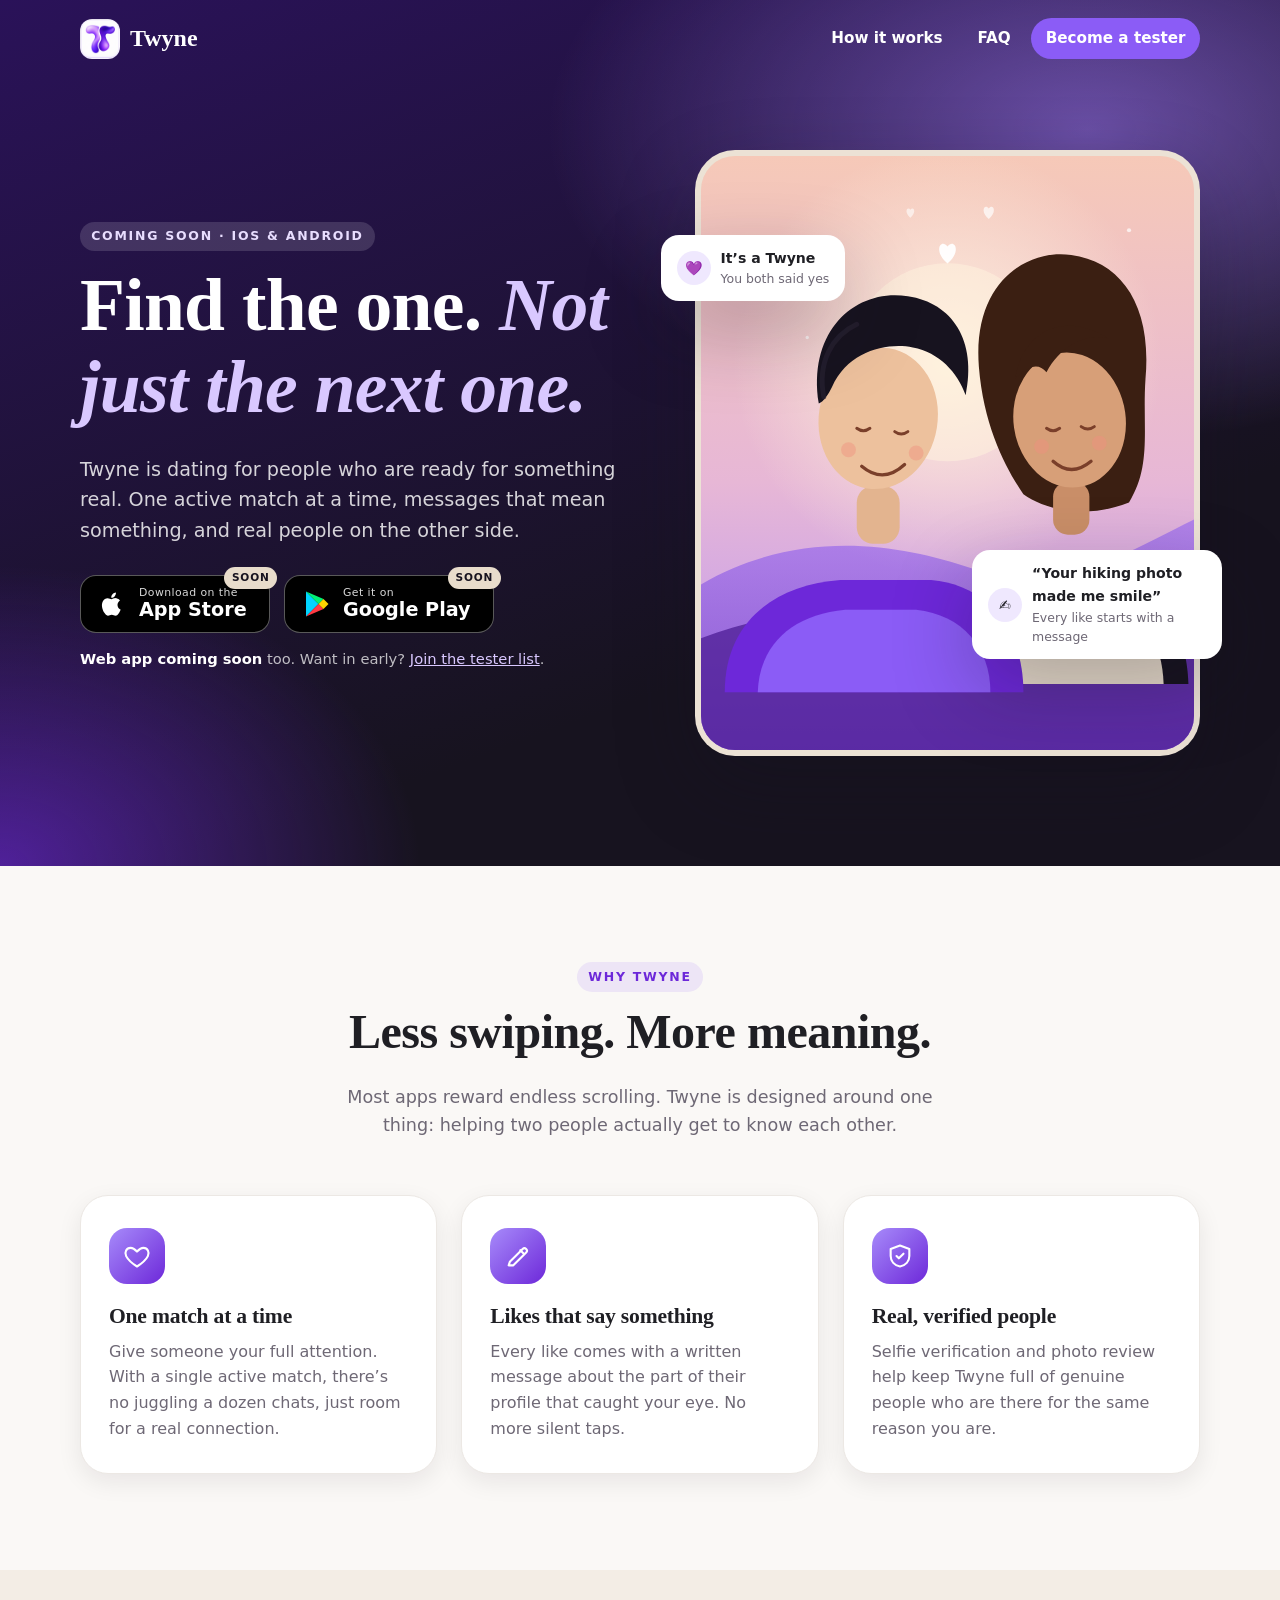
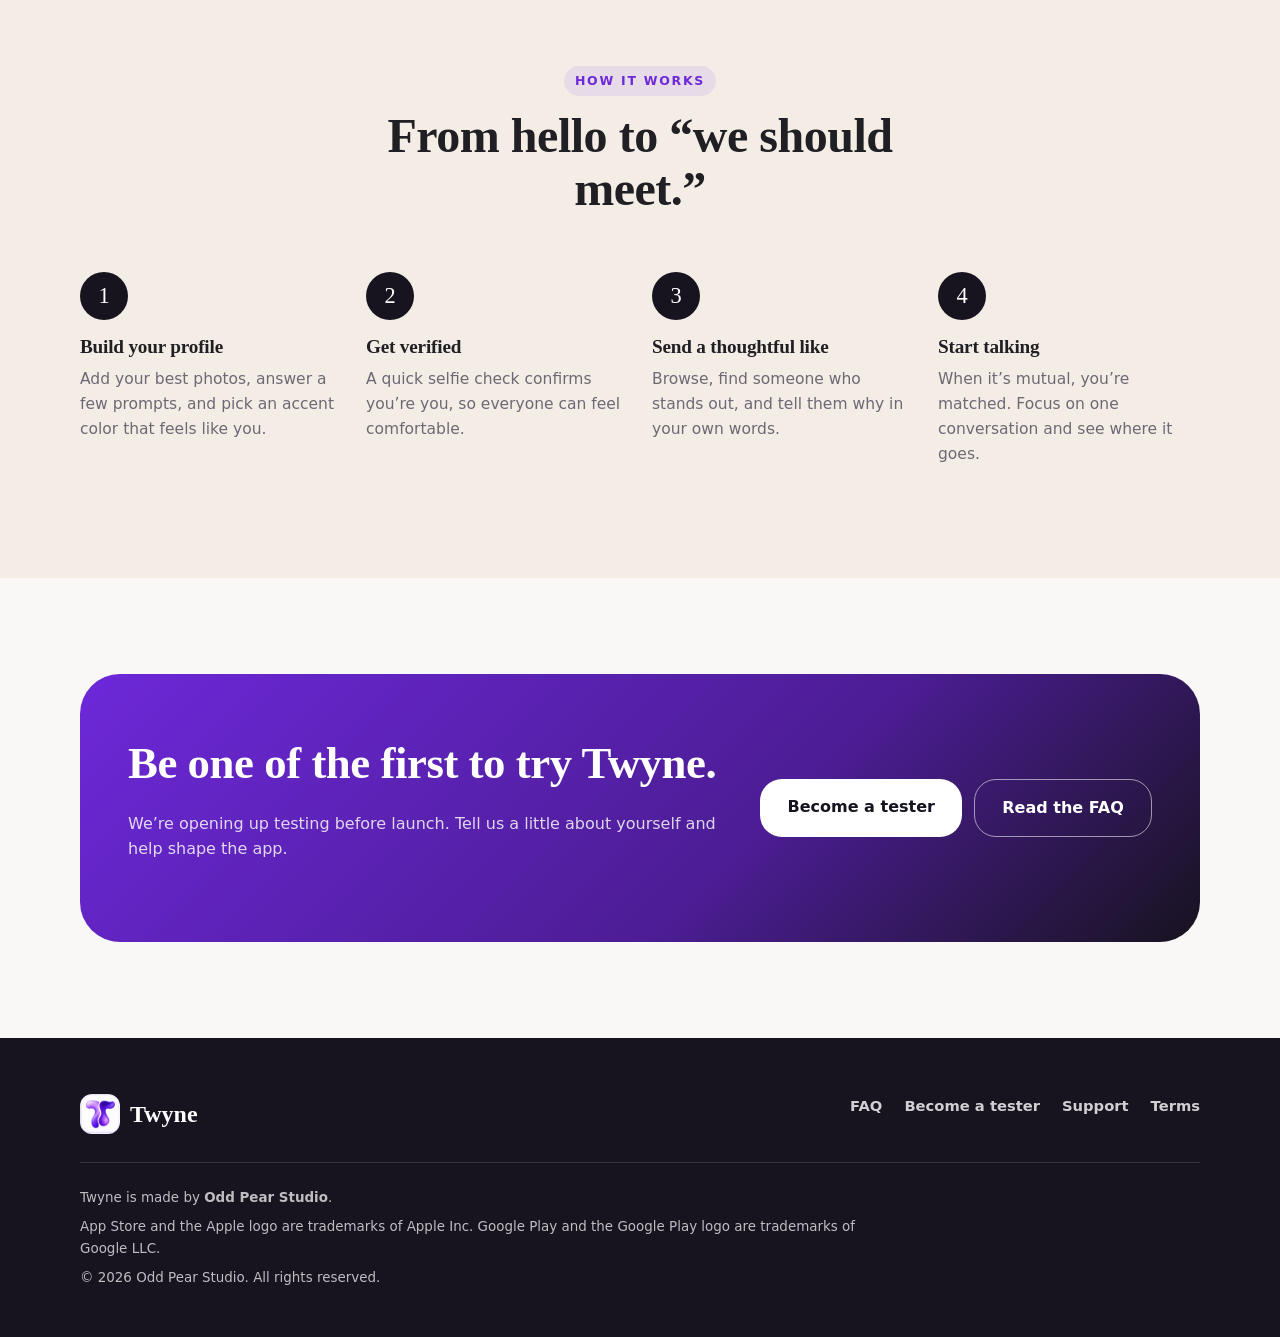
==== index.html @ 993b44e0 "Add support page (with web account-deletion request) and Terms of Service page ADO #266, #267. Foote" ====
<!doctype html>
<html lang="en">
<head>
  <meta charset="utf-8">
  <meta name="viewport" content="width=device-width, initial-scale=1">
  <title>Twyne — Dating for people who want something real</title>
  <meta name="description" content="Twyne is a dating app built for long-term relationships: one active match at a time, thoughtful messages, verified people. Coming soon to the App Store and Google Play.">
  <meta name="theme-color" content="#8B5CF6">
  <link rel="canonical" href="https://twyne-dating.com/">
  <link rel="icon" href="assets/icon-192.png">
  <link rel="apple-touch-icon" href="assets/icon-192.png">
  <meta property="og:type" content="website">
  <meta property="og:title" content="Twyne — Dating for people who want something real">
  <meta property="og:description" content="One match at a time. Thoughtful messages. Verified people. Coming soon to iOS and Android.">
  <meta property="og:url" content="https://twyne-dating.com/">
  <meta property="og:image" content="https://twyne-dating.com/assets/icon-512.png">
  <link rel="stylesheet" href="styles.css">
</head>
<body>

<header class="nav on-dark">
  <div class="wrap">
    <a class="brand" href="./"><img src="assets/icon-192.png" alt="" width="40" height="40">Twyne</a>
    <nav class="nav-links" aria-label="Main">
      <a href="#how">How it works</a>
      <a href="faq.html">FAQ</a>
      <a class="cta" href="testers.html">Become a tester</a>
    </nav>
  </div>
</header>

<main>
  <section class="hero">
    <div class="wrap">
      <div>
        <span class="eyebrow">Coming soon · iOS &amp; Android</span>
        <h1>Find the one. <em>Not just the next one.</em></h1>
        <p class="lead">Twyne is dating for people who are ready for something real. One active match at a time, messages that mean something, and real people on the other side.</p>

        <div class="stores">
          <!-- Replace href="#" with the live store URLs at launch, and remove aria-disabled / the .soon badge. -->
          <a class="store" href="#" aria-disabled="true" aria-label="Download on the App Store — coming soon">
            <svg viewBox="0 0 24 24" fill="#fff" aria-hidden="true"><path d="M16.4 12.6c0-2.3 1.9-3.4 2-3.5-1.1-1.6-2.8-1.8-3.4-1.8-1.4-.1-2.8.9-3.5.9s-1.8-.8-3-.8c-1.5 0-3 .9-3.8 2.3-1.6 2.8-.4 7 1.2 9.3.8 1.1 1.7 2.4 2.9 2.3 1.2 0 1.6-.7 3-.7s1.8.7 3 .7c1.2 0 2-1.1 2.8-2.2.9-1.3 1.2-2.5 1.3-2.6-.1 0-2.5-1-2.5-3.9zM14.2 5.7c.6-.8 1.1-1.8.9-2.9-.9 0-2 .6-2.7 1.4-.6.7-1.1 1.8-1 2.8 1 .1 2-.5 2.8-1.3z"/></svg>
            <span><small>Download on the</small><strong>App Store</strong></span>
            <span class="soon">Soon</span>
          </a>
          <a class="store" href="#" aria-disabled="true" aria-label="Get it on Google Play — coming soon">
            <svg viewBox="0 0 24 24" aria-hidden="true"><path fill="#00D4FF" d="M4 2 14 12 4 22Z"/><path fill="#00F076" d="M4 2 14 12 18 8Z"/><path fill="#FF3A44" d="M4 22 14 12 18 16Z"/><path fill="#FFD400" d="M18 8 22 12 18 16 14 12Z"/></svg>
            <span><small>Get it on</small><strong>Google Play</strong></span>
            <span class="soon">Soon</span>
          </a>
        </div>
        <p class="web-soon"><b>Web app coming soon</b> too. Want in early? <a href="testers.html" style="color:#D9C8FF">Join the tester list</a>.</p>
      </div>

      <div class="hero-art">
        <div class="photo-card">
          <!-- Swap for a real photo any time: save it as assets/couple.jpg and change the src below. -->
          <img src="assets/couple.svg" alt="A couple laughing together, heads leaning in" width="600" height="720">
        </div>
        <div class="chip c1">
          <span class="dot">💜</span>
          <span>It’s a Twyne<small>You both said yes</small></span>
        </div>
        <div class="chip c2">
          <span class="dot">✍️</span>
          <span>“Your hiking photo made me smile”<small>Every like starts with a message</small></span>
        </div>
      </div>
    </div>
  </section>

  <section id="why">
    <div class="wrap">
      <div class="section-head reveal">
        <span class="eyebrow">Why Twyne</span>
        <h2>Less swiping. More meaning.</h2>
        <p>Most apps reward endless scrolling. Twyne is designed around one thing: helping two people actually get to know each other.</p>
      </div>
      <div class="cards">
        <article class="card reveal">
          <div class="icon"><svg viewBox="0 0 24 24"><path d="M12 21s-7-4.4-9.3-8.9C1 8.6 3 5 6.5 5c2 0 3.5 1.1 5.5 3.2C14 6.1 15.5 5 17.5 5 21 5 23 8.6 21.3 12.1 19 16.6 12 21 12 21Z"/></svg></div>
          <h3>One match at a time</h3>
          <p>Give someone your full attention. With a single active match, there’s no juggling a dozen chats, just room for a real connection.</p>
        </article>
        <article class="card reveal">
          <div class="icon"><svg viewBox="0 0 24 24"><path d="M4 20h4L19 9a2.1 2.1 0 0 0-3-3L5 17l-1 3Z"/><path d="m14 7 3 3"/></svg></div>
          <h3>Likes that say something</h3>
          <p>Every like comes with a written message about the part of their profile that caught your eye. No more silent taps.</p>
        </article>
        <article class="card reveal">
          <div class="icon"><svg viewBox="0 0 24 24"><path d="M12 3 4 6v6c0 4.5 3.2 8 8 9 4.8-1 8-4.5 8-9V6l-8-3Z"/><path d="m9 12 2 2 4-4"/></svg></div>
          <h3>Real, verified people</h3>
          <p>Selfie verification and photo review help keep Twyne full of genuine people who are there for the same reason you are.</p>
        </article>
      </div>
    </div>
  </section>

  <section id="how" class="steps">
    <div class="wrap">
      <div class="section-head reveal">
        <span class="eyebrow">How it works</span>
        <h2>From hello to “we should meet.”</h2>
      </div>
      <div class="step-list">
        <div class="step reveal"><h3>Build your profile</h3><p>Add your best photos, answer a few prompts, and pick an accent color that feels like you.</p></div>
        <div class="step reveal"><h3>Get verified</h3><p>A quick selfie check confirms you’re you, so everyone can feel comfortable.</p></div>
        <div class="step reveal"><h3>Send a thoughtful like</h3><p>Browse, find someone who stands out, and tell them why in your own words.</p></div>
        <div class="step reveal"><h3>Start talking</h3><p>When it’s mutual, you’re matched. Focus on one conversation and see where it goes.</p></div>
      </div>
    </div>
  </section>

  <section>
    <div class="wrap">
      <div class="band reveal">
        <div>
          <h2>Be one of the first to try Twyne.</h2>
          <p>We’re opening up testing before launch. Tell us a little about yourself and help shape the app.</p>
        </div>
        <div class="actions">
          <a class="btn light" href="testers.html">Become a tester</a>
          <a class="btn ghost" href="faq.html">Read the FAQ</a>
        </div>
      </div>
    </div>
  </section>
</main>

<footer class="footer">
  <div class="wrap">
    <div class="top">
      <a class="brand" href="./"><img src="assets/icon-192.png" alt="" width="40" height="40">Twyne</a>
      <nav aria-label="Footer"><a href="faq.html">FAQ</a><a href="testers.html">Become a tester</a><a href="support">Support</a><a href="terms">Terms</a></nav>
    </div>
    <div class="fine">
      <p>Twyne is made by <strong>Odd Pear Studio</strong>.</p>
      <p>App Store and the Apple logo are trademarks of Apple Inc. Google Play and the Google Play logo are trademarks of Google LLC.</p>
      <p>&copy; <span id="yr">2026</span> Odd Pear Studio. All rights reserved.</p>
    </div>
  </div>
</footer>

<script src="script.js"></script>
<script>document.getElementById('yr').textContent = new Date().getFullYear();</script>
</body>
</html>
---- styles.css ----
/* Twyne marketing site — theme tokens mirror mobile-app/src/theme/tokens.ts */
:root {
  --bg: #FAF8F6;
  --surface: #FFFFFF;
  --sand: #E8DCCB;
  --sand-soft: #F3EDE5;
  --text: #1F1F24;
  --muted: #6E6875;
  --primary: #8B5CF6;
  --primary-press: #6D28D9;
  --border: #ECE8E4;
  --ink: #17131F;
  --success: #3FAF75;
  --radius-card: 28px;
  --radius-btn: 22px;
  --shadow: 0 8px 24px rgba(23, 19, 31, 0.08);
  --shadow-lg: 0 30px 80px rgba(23, 19, 31, 0.28);
  --serif: "Iowan Old Style", "Palatino Linotype", Palatino, Georgia, "Times New Roman", serif;
  --sans: system-ui, -apple-system, "Segoe UI", Roboto, "Helvetica Neue", Arial, sans-serif;
}

* { box-sizing: border-box; }
html { scroll-behavior: smooth; -webkit-text-size-adjust: 100%; text-size-adjust: 100%; }
body {
  margin: 0;
  font-family: var(--sans);
  color: var(--text);
  background: var(--bg);
  line-height: 1.6;
  -webkit-font-smoothing: antialiased;
}
img, svg { max-width: 100%; display: block; }
a { color: var(--primary-press); }
h1, h2, h3 { font-family: var(--serif); line-height: 1.12; margin: 0 0 .5em; letter-spacing: -0.01em; }
p { margin: 0 0 1em; }

.wrap { width: min(1120px, 100% - 40px); margin-inline: auto; }
.eyebrow {
  display: inline-block; font-size: .78rem; font-weight: 700; letter-spacing: .14em; text-transform: uppercase;
  color: var(--primary-press); background: rgba(139, 92, 246, .12); padding: .4em .9em; border-radius: 999px; margin-bottom: 1em;
}

/* ---------- Nav ---------- */
.nav { position: absolute; inset: 0 0 auto 0; z-index: 10; padding: 18px 0; }
.nav .wrap { display: flex; align-items: center; justify-content: space-between; gap: 12px; flex-wrap: nowrap; }
.nav .brand { min-width: 0; flex: 0 1 auto; }
.nav-links { flex: none; }
.brand { display: flex; align-items: center; gap: 10px; text-decoration: none; color: inherit; font-family: var(--serif); font-size: 1.5rem; font-weight: 700; }
.brand img { width: 40px; height: 40px; border-radius: 12px; }
.nav-links { display: flex; align-items: center; gap: 6px; }
.nav-links a { white-space: nowrap; text-decoration: none; color: inherit; font-weight: 600; font-size: .95rem; padding: .55em .95em; border-radius: 999px; }
.nav-links a:hover { background: rgba(139, 92, 246, .14); }
.nav-links a.cta { background: var(--primary); color: #fff; }
.nav-links a.cta:hover { background: var(--primary-press); }
.nav.on-dark { color: #fff; }
.nav.on-dark .nav-links a:hover { background: rgba(255, 255, 255, .14); }
.nav.on-light { position: relative; background: var(--bg); border-bottom: 1px solid var(--border); }

/* ---------- Hero ---------- */
.hero {
  position: relative; overflow: hidden; color: #fff; padding: 150px 0 110px;
  background:
    radial-gradient(900px 520px at 85% 15%, rgba(167, 128, 255, .55), transparent 60%),
    radial-gradient(700px 500px at 0% 100%, rgba(109, 40, 217, .65), transparent 60%),
    linear-gradient(160deg, #2a1259 0%, #17131F 70%);
}
.hero .wrap { display: grid; grid-template-columns: 1.05fr .95fr; gap: 56px; align-items: center; }
.hero h1 { font-size: clamp(2.6rem, 6vw, 4.6rem); margin-bottom: .35em; }
.hero h1 em { font-style: italic; color: #D9C8FF; }
.hero .lead { font-size: 1.2rem; color: rgba(255, 255, 255, .82); max-width: 34em; }
.hero .eyebrow { background: rgba(255, 255, 255, .14); color: #E9DEFF; }

.stores { display: flex; flex-wrap: wrap; gap: 14px; margin: 28px 0 14px; }
.store {
  position: relative; display: inline-flex; align-items: center; gap: 12px; padding: 11px 22px 11px 16px; min-width: 190px;
  background: #000; color: #fff; text-decoration: none; border-radius: 16px; border: 1px solid rgba(255, 255, 255, .35);
  transition: transform .2s, box-shadow .2s;
}
.store:hover { transform: translateY(-2px); box-shadow: 0 10px 30px rgba(0, 0, 0, .35); }
.store svg { width: 30px; height: 30px; flex: none; }
.store small { display: block; font-size: .68rem; letter-spacing: .04em; opacity: .85; line-height: 1.1; }
.store strong { display: block; font-size: 1.2rem; line-height: 1.15; font-weight: 600; }
.store .soon {
  position: absolute; top: -9px; right: -8px; background: var(--sand); color: var(--ink); font-size: .66rem; font-weight: 800;
  letter-spacing: .08em; text-transform: uppercase; padding: .25em .7em; border-radius: 999px;
}
.web-soon { font-size: .92rem; color: rgba(255, 255, 255, .72); }
.web-soon b { color: #fff; }

.hero-art { position: relative; }
.photo-card {
  position: relative; border-radius: 40px; overflow: hidden; box-shadow: var(--shadow-lg); border: 6px solid rgba(255, 255, 255, .18);
  aspect-ratio: 5 / 6; background: var(--sand);
}
.photo-card img { width: 100%; height: 100%; object-fit: cover; }
.chip {
  position: absolute; background: var(--surface); color: var(--text); border-radius: 18px; padding: 12px 16px; font-size: .88rem;
  box-shadow: var(--shadow-lg); display: flex; align-items: center; gap: 10px; font-weight: 600; max-width: 250px;
}
.chip .dot { width: 34px; height: 34px; border-radius: 50%; display: grid; place-items: center; background: rgba(139, 92, 246, .14); flex: none; }
.chip small { display: block; font-weight: 400; color: var(--muted); font-size: .78rem; }
.chip.c1 { left: -34px; top: 14%; animation: float 6s ease-in-out infinite; }
.chip.c2 { right: -22px; bottom: 16%; animation: float 7s ease-in-out -2s infinite; }
@keyframes float { 50% { transform: translateY(-10px); } }

/* ---------- Sections ---------- */
section { padding: 96px 0; }
.center { text-align: center; }
.section-head { max-width: 40em; margin: 0 auto 56px; text-align: center; }
.section-head h2 { font-size: clamp(2rem, 4vw, 3rem); }
.section-head p { color: var(--muted); font-size: 1.1rem; }

.cards { display: grid; grid-template-columns: repeat(3, 1fr); gap: 24px; }
.card {
  background: var(--surface); border: 1px solid var(--border); border-radius: var(--radius-card); padding: 32px 28px; box-shadow: var(--shadow);
  transition: transform .25s, box-shadow .25s;
}
.card:hover { transform: translateY(-4px); box-shadow: 0 16px 40px rgba(139, 92, 246, .16); }
.card .icon { width: 56px; height: 56px; border-radius: 18px; display: grid; place-items: center; background: linear-gradient(135deg, #A78BFA, var(--primary-press)); margin-bottom: 20px; }
.card .icon svg { width: 28px; height: 28px; stroke: #fff; fill: none; stroke-width: 1.8; stroke-linecap: round; stroke-linejoin: round; }
.card h3 { font-size: 1.35rem; }
.card p { color: var(--muted); margin: 0; }

.steps { background: var(--sand-soft); }
.step-list { display: grid; grid-template-columns: repeat(4, 1fr); gap: 24px; counter-reset: s; }
.step { position: relative; padding-top: 64px; }
.step::before {
  counter-increment: s; content: counter(s); position: absolute; top: 0; left: 0; width: 48px; height: 48px; border-radius: 50%;
  background: var(--ink); color: #fff; display: grid; place-items: center; font-family: var(--serif); font-size: 1.4rem;
}
.step h3 { font-size: 1.2rem; }
.step p { color: var(--muted); font-size: .97rem; }

.band {
  background: linear-gradient(135deg, var(--primary-press), #4c1d95 60%, var(--ink)); color: #fff; border-radius: 40px; padding: 64px 48px;
  display: grid; grid-template-columns: 1.2fr .8fr; gap: 32px; align-items: center; position: relative; overflow: hidden;
}
.band h2 { font-size: clamp(1.8rem, 3.6vw, 2.8rem); }
.band p { color: rgba(255, 255, 255, .82); }
.band .actions { display: flex; flex-wrap: wrap; gap: 12px; justify-content: flex-end; }

.btn {
  display: inline-block; text-decoration: none; font-weight: 700; padding: .95em 1.7em; border-radius: var(--radius-btn);
  background: var(--primary); color: #fff; transition: background .2s, transform .2s; border: 0; cursor: pointer; font-size: 1rem;
}
.btn:hover { background: var(--primary-press); transform: translateY(-1px); }
.btn.light { background: #fff; color: var(--ink); }
.btn.light:hover { background: var(--sand); }
.btn.ghost { background: transparent; color: #fff; border: 1.5px solid rgba(255, 255, 255, .55); }
.btn.ghost:hover { background: rgba(255, 255, 255, .12); }

/* ---------- Page header (inner pages) ---------- */
.page-head { padding: 72px 0 40px; text-align: center; background: linear-gradient(180deg, var(--sand-soft), var(--bg)); }
.page-head h1 { font-size: clamp(2.2rem, 5vw, 3.6rem); }
.page-head p { color: var(--muted); font-size: 1.15rem; max-width: 36em; margin-inline: auto; }

/* ---------- FAQ ---------- */
.faq-wrap { max-width: 800px; margin-inline: auto; padding-bottom: 96px; }
.faq-group { margin: 48px 0 14px; font-size: 1.5rem; }
details {
  background: var(--surface); border: 1px solid var(--border); border-radius: 22px; margin-bottom: 12px; box-shadow: var(--shadow); overflow: hidden;
  transition: border-color .2s;
}
details[open] { border-color: var(--primary); }
summary {
  list-style: none; cursor: pointer; padding: 20px 24px; font-weight: 650; font-size: 1.05rem; display: flex; justify-content: space-between; align-items: center; gap: 16px;
}
summary::-webkit-details-marker { display: none; }
summary::after {
  content: ""; flex: none; width: 12px; height: 12px; border-right: 2.5px solid var(--primary); border-bottom: 2.5px solid var(--primary);
  transform: rotate(45deg); transition: transform .25s; margin-top: -4px;
}
details[open] summary::after { transform: rotate(-135deg); margin-top: 4px; }
summary:focus-visible, .btn:focus-visible, a:focus-visible { outline: 3px solid var(--primary); outline-offset: 2px; }
details .answer { padding: 0 24px 22px; color: var(--muted); }
details .answer p:last-child { margin-bottom: 0; }
.faq-tools { display: flex; justify-content: flex-end; margin-top: 8px; }
.linkbtn { background: none; border: 0; color: var(--primary-press); font-weight: 600; cursor: pointer; font-size: .95rem; }

/* ---------- Testers ---------- */
.tester-grid { display: grid; grid-template-columns: .8fr 1.2fr; gap: 40px; align-items: start; padding-bottom: 96px; }
.perks { list-style: none; margin: 0 0 24px; padding: 0; }
.perks li { display: flex; gap: 12px; padding: 10px 0; }
.perks li::before {
  content: "✓"; flex: none; width: 26px; height: 26px; border-radius: 50%; background: rgba(63, 175, 117, .16); color: var(--success);
  display: grid; place-items: center; font-weight: 800; font-size: .85rem; margin-top: 2px;
}
.form-card { background: var(--surface); border: 1px solid var(--border); border-radius: var(--radius-card); box-shadow: var(--shadow); padding: 12px; overflow: hidden; }
.form-card iframe { width: 100%; height: 1330px; border: 0; border-radius: 20px; display: block; }
.form-placeholder { padding: 64px 32px; text-align: center; color: var(--muted); }
.form-placeholder h3 { color: var(--text); }

/* ---------- Footer ---------- */
.footer { background: var(--ink); color: rgba(255, 255, 255, .72); padding: 56px 0 40px; font-size: .92rem; }
.footer .top { display: flex; flex-wrap: wrap; justify-content: space-between; gap: 24px; margin-bottom: 28px; }
.footer .brand { color: #fff; }
.footer nav a { color: rgba(255, 255, 255, .8); margin-left: 22px; text-decoration: none; font-weight: 600; }
.footer nav a:hover { color: #fff; }
.footer .fine { border-top: 1px solid rgba(255, 255, 255, .14); padding-top: 24px; font-size: .84rem; }
.footer .fine p { margin: 0 0 .6em; max-width: 60em; }
.footer .fine a { color: #D9C8FF; }

/* ---------- Reveal ---------- */
.reveal { opacity: 0; transform: translateY(24px); transition: opacity .7s, transform .7s; }
.reveal.in { opacity: 1; transform: none; }
@media (prefers-reduced-motion: reduce) {
  .reveal { opacity: 1; transform: none; transition: none; }
  .chip { animation: none !important; }
  html { scroll-behavior: auto; }
}

/* ---------- Responsive ---------- */
@media (max-width: 900px) {
  .hero { padding: 120px 0 80px; }
  .hero .wrap { grid-template-columns: 1fr; gap: 48px; }
  .hero-art { max-width: 440px; margin-inline: auto; }
  .chip.c1 { left: -8px; } .chip.c2 { right: -8px; }
  .cards { grid-template-columns: 1fr; }
  .step-list { grid-template-columns: 1fr 1fr; }
  .band { grid-template-columns: 1fr; padding: 44px 28px; }
  .band .actions { justify-content: flex-start; }
  .tester-grid { grid-template-columns: 1fr; }
  section { padding: 72px 0; }
}
@media (max-width: 560px) {
  .step-list { grid-template-columns: 1fr; }
  .nav-links a:not(.cta) { display: none; }
  .brand { font-size: 1.25rem; gap: 8px; }
  .brand img { width: 34px; height: 34px; border-radius: 10px; }
  .nav-links a.cta { font-size: .88rem; padding: .5em .9em; }
  .store { flex: 1 1 100%; }
  .footer nav a { margin: 0 18px 0 0; }
}

/* ---------- Support ---------- */
.support-wrap { max-width: 800px; margin-inline: auto; padding-bottom: 96px; }
.support-cards { display: grid; grid-template-columns: repeat(auto-fit, minmax(220px, 1fr)); gap: 16px; margin-top: 8px; }
.support-card { display: block; background: var(--surface); border: 1px solid var(--border); border-radius: var(--radius-card); box-shadow: var(--shadow); padding: 22px 24px; text-decoration: none; color: inherit; transition: border-color .2s, transform .2s; }
.support-card:hover { border-color: var(--primary); transform: translateY(-2px); }
.support-card h2 { font-size: 1.2rem; margin: 0 0 .4em; }
.support-card p { margin: 0; color: var(--muted); font-size: .96rem; }
.delete-box { background: var(--surface); border: 1px solid var(--border); border-radius: var(--radius-card); box-shadow: var(--shadow); padding: 28px; }
.delete-box h3 { margin-top: 0; }
.delete-box h3:not(:first-child) { margin-top: 1.8em; }
.delete-box p, .delete-box li { color: var(--muted); }
.support-form label { display: block; font-weight: 600; margin: 16px 0 6px; }
.support-form .opt { color: var(--muted); font-weight: 400; }
.support-form input, .support-form textarea { width: 100%; font: inherit; padding: .7em .9em; border: 1.5px solid var(--border); border-radius: 14px; background: var(--bg); color: var(--text); }
.support-form input:focus-visible, .support-form textarea:focus-visible { outline: 3px solid var(--primary); outline-offset: 1px; }
.support-form .btn { margin-top: 18px; border: 0; cursor: pointer; font: inherit; font-weight: 700; }
.form-msg { color: #B3261E; font-weight: 600; margin: 12px 0 0; }
.form-note { font-size: .88rem; margin-top: 14px; }
.support-legal { text-align: center; color: var(--muted); margin-top: 40px; }

/* ---------- Legal ---------- */
.legal { max-width: 800px; padding-bottom: 96px; }
.legal h2 { font-size: 1.4rem; margin: 2em 0 .5em; }
.legal li { margin-bottom: .45em; }
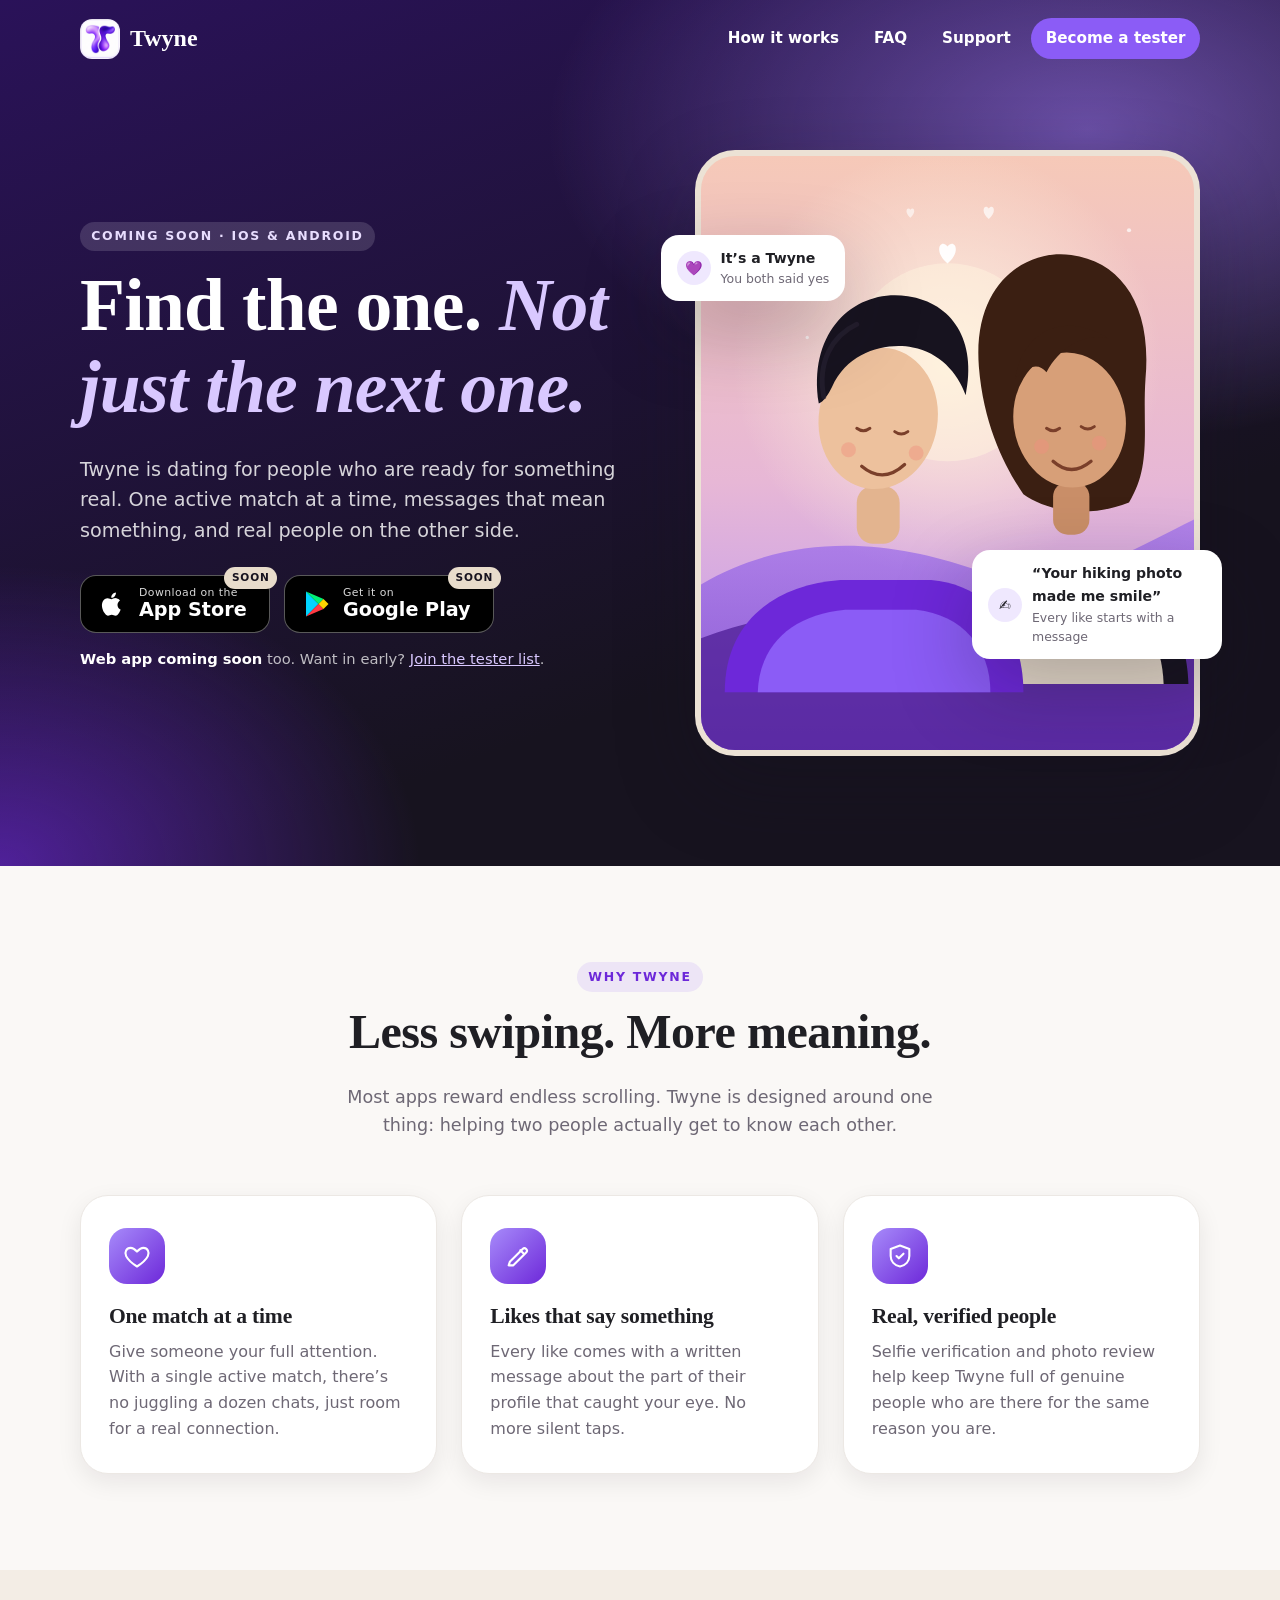
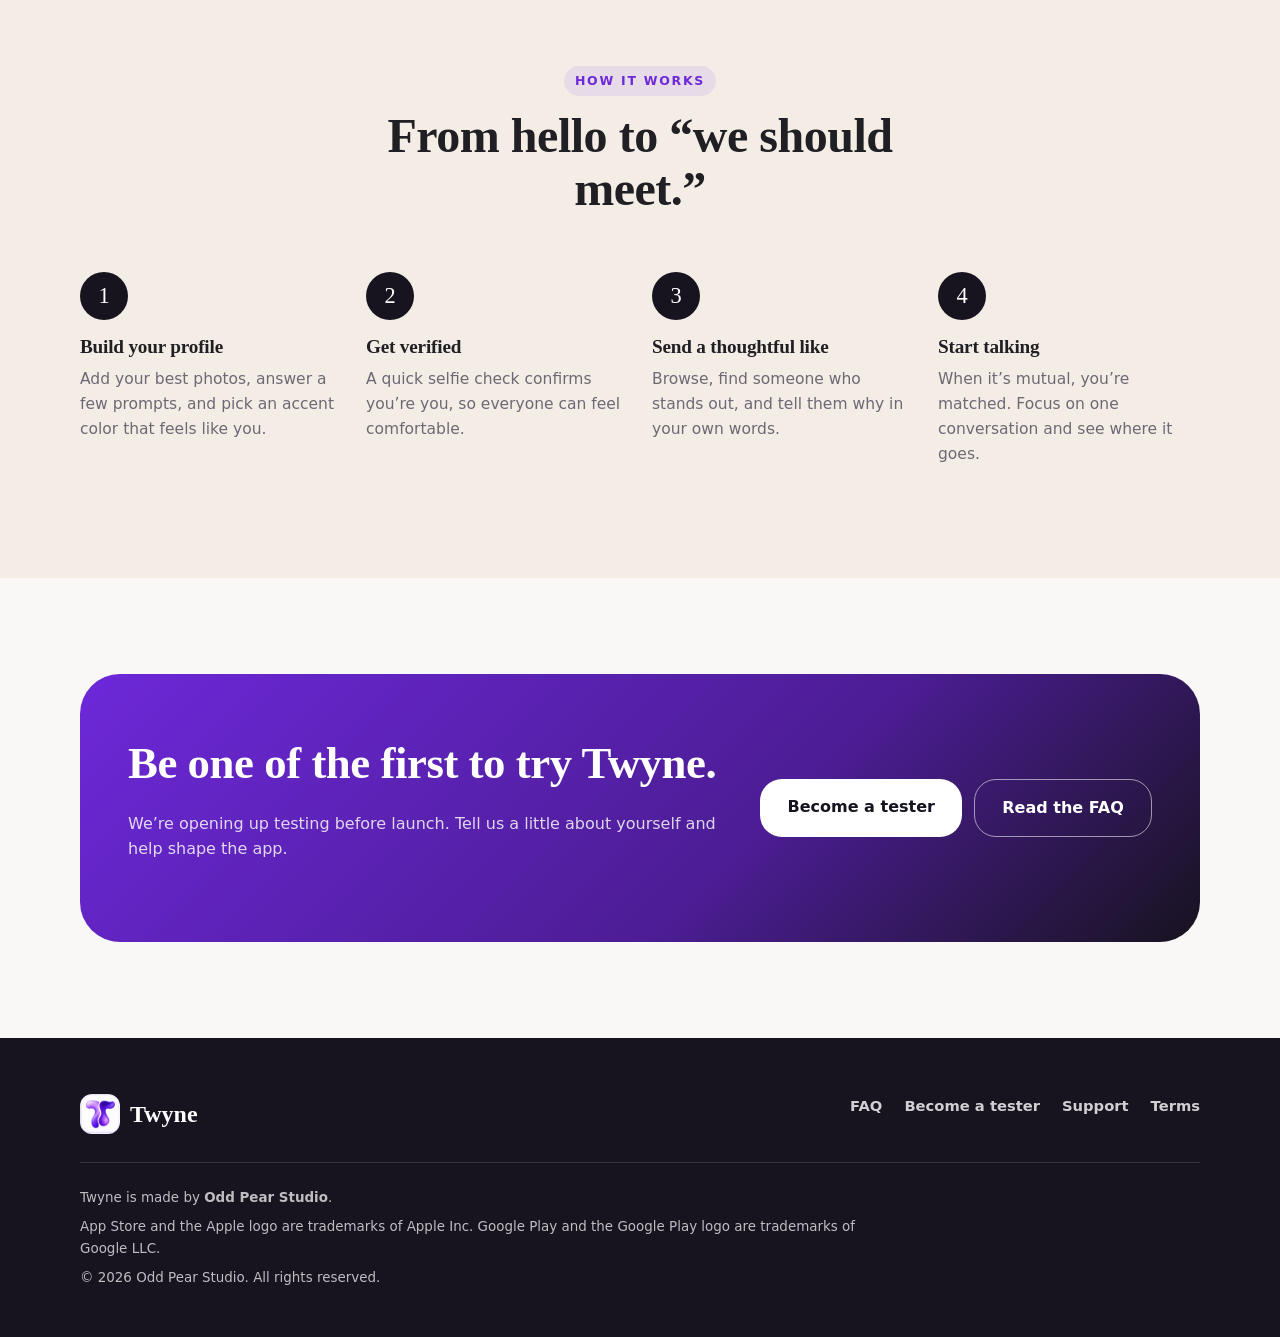
==== commit 8afdcbf2: "Align support/terms with in-app legal copy (#206): Settings path, retention, ban/suspension; add Sup" ====
--- a/index.html
+++ b/index.html
@@ -24,6 +24,7 @@
     <nav class="nav-links" aria-label="Main">
       <a href="#how">How it works</a>
       <a href="faq.html">FAQ</a>
+      <a href="support">Support</a>
       <a class="cta" href="testers.html">Become a tester</a>
     </nav>
   </div>
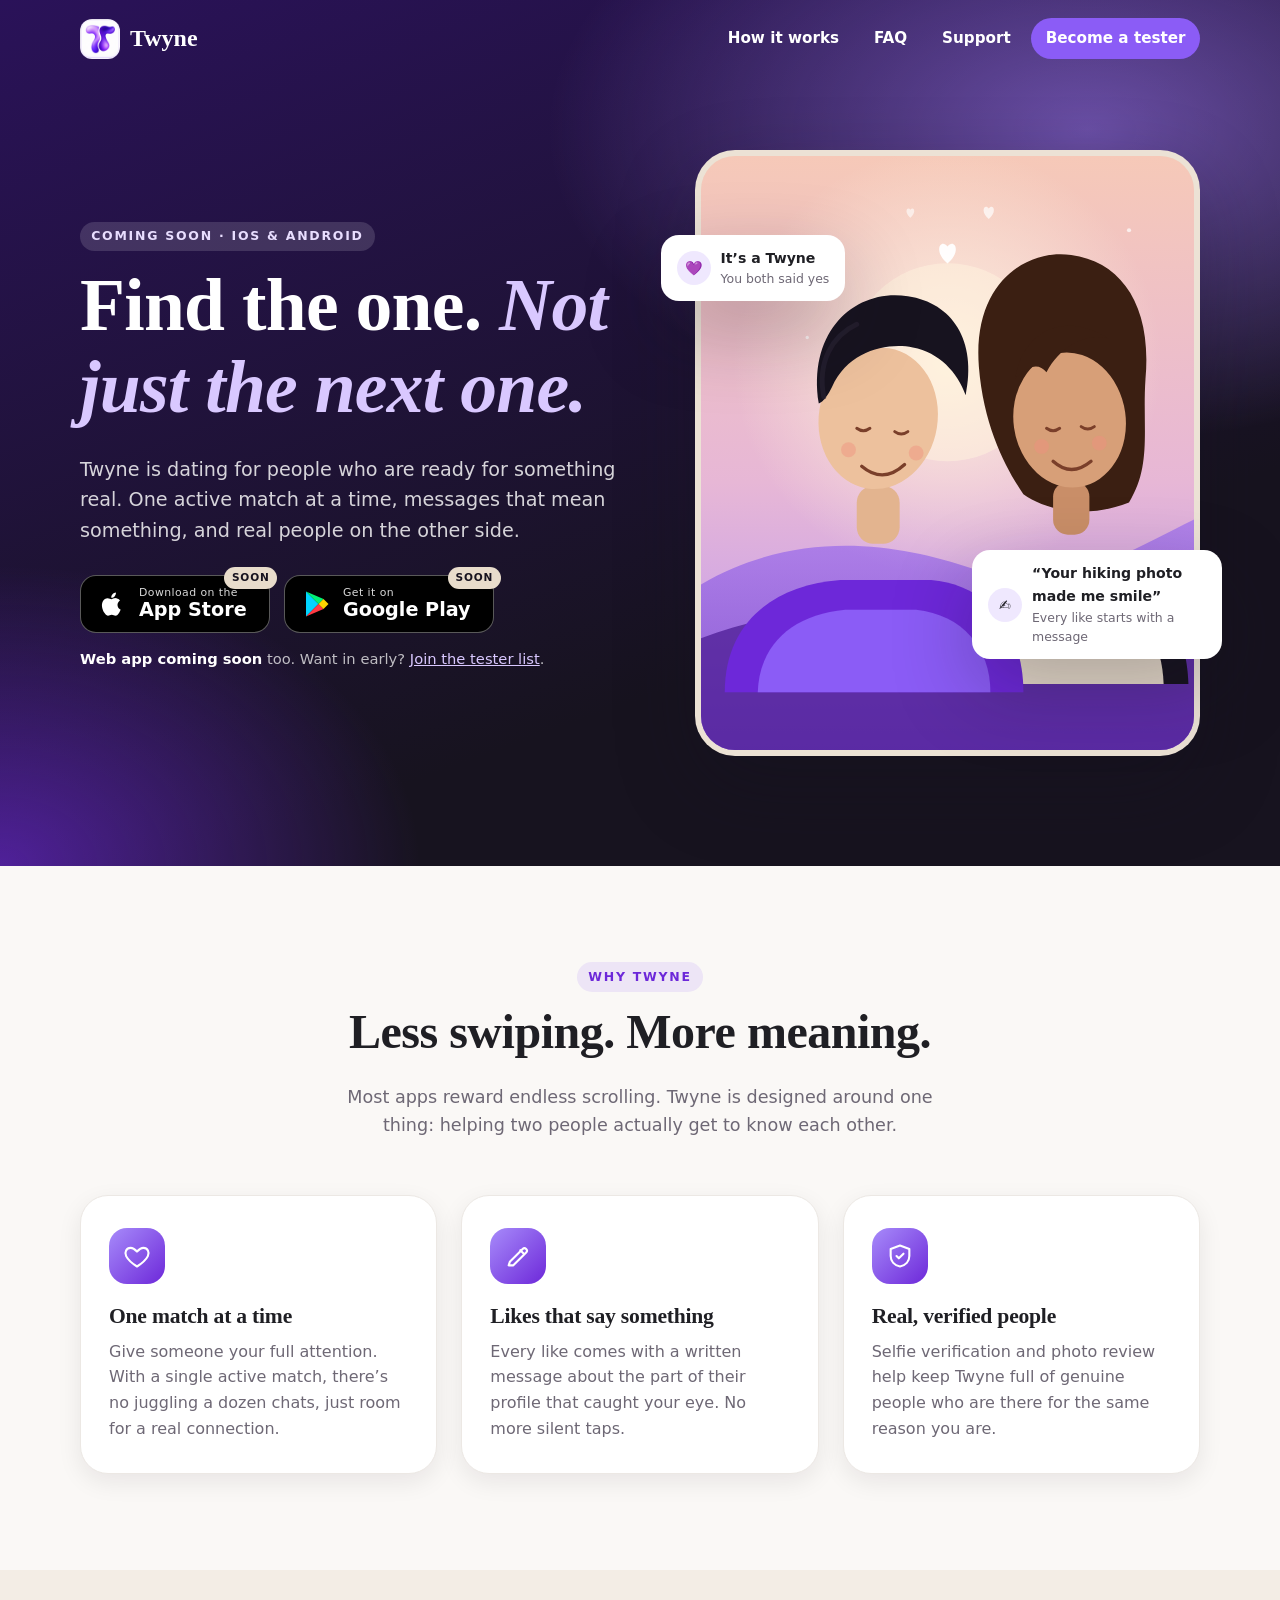
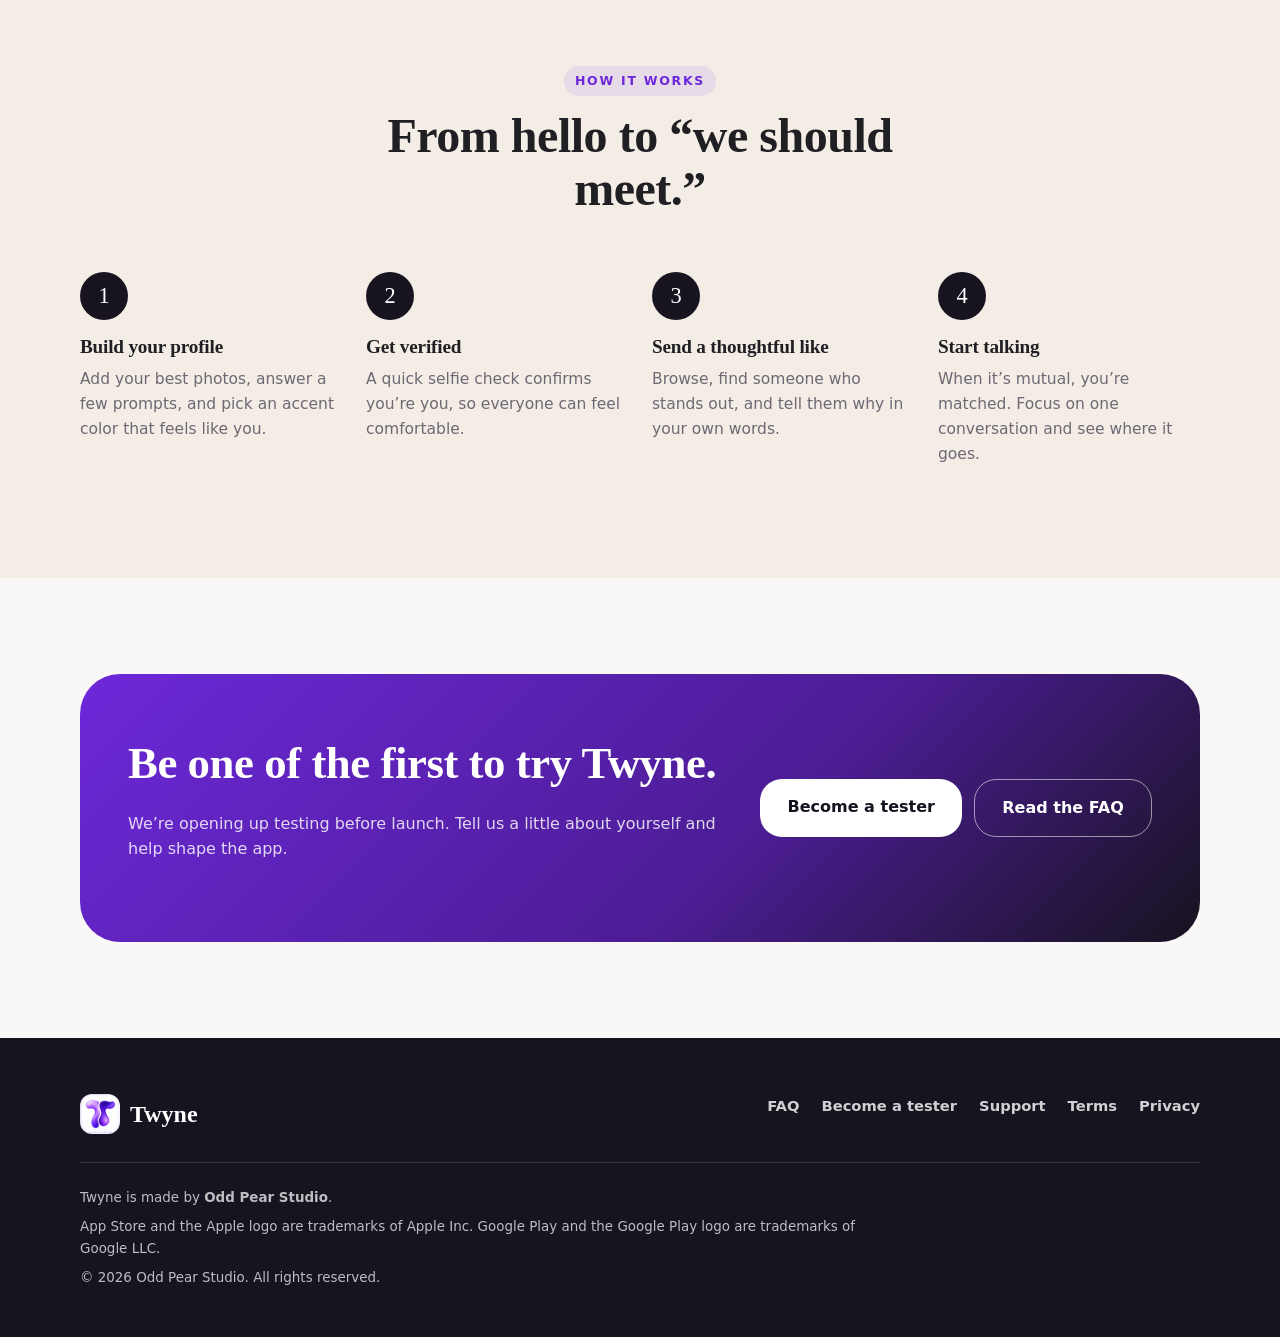
==== commit 4b1751da: "Add Privacy Policy page; link from footer, support and terms (ADO #270) Co-Authored-By: Claude Sonne" ====
--- a/index.html
+++ b/index.html
@@ -133,7 +133,7 @@
   <div class="wrap">
     <div class="top">
       <a class="brand" href="./"><img src="assets/icon-192.png" alt="" width="40" height="40">Twyne</a>
-      <nav aria-label="Footer"><a href="faq.html">FAQ</a><a href="testers.html">Become a tester</a><a href="support">Support</a><a href="terms">Terms</a></nav>
+      <nav aria-label="Footer"><a href="faq.html">FAQ</a><a href="testers.html">Become a tester</a><a href="support">Support</a><a href="terms">Terms</a><a href="privacy">Privacy</a></nav>
     </div>
     <div class="fine">
       <p>Twyne is made by <strong>Odd Pear Studio</strong>.</p>
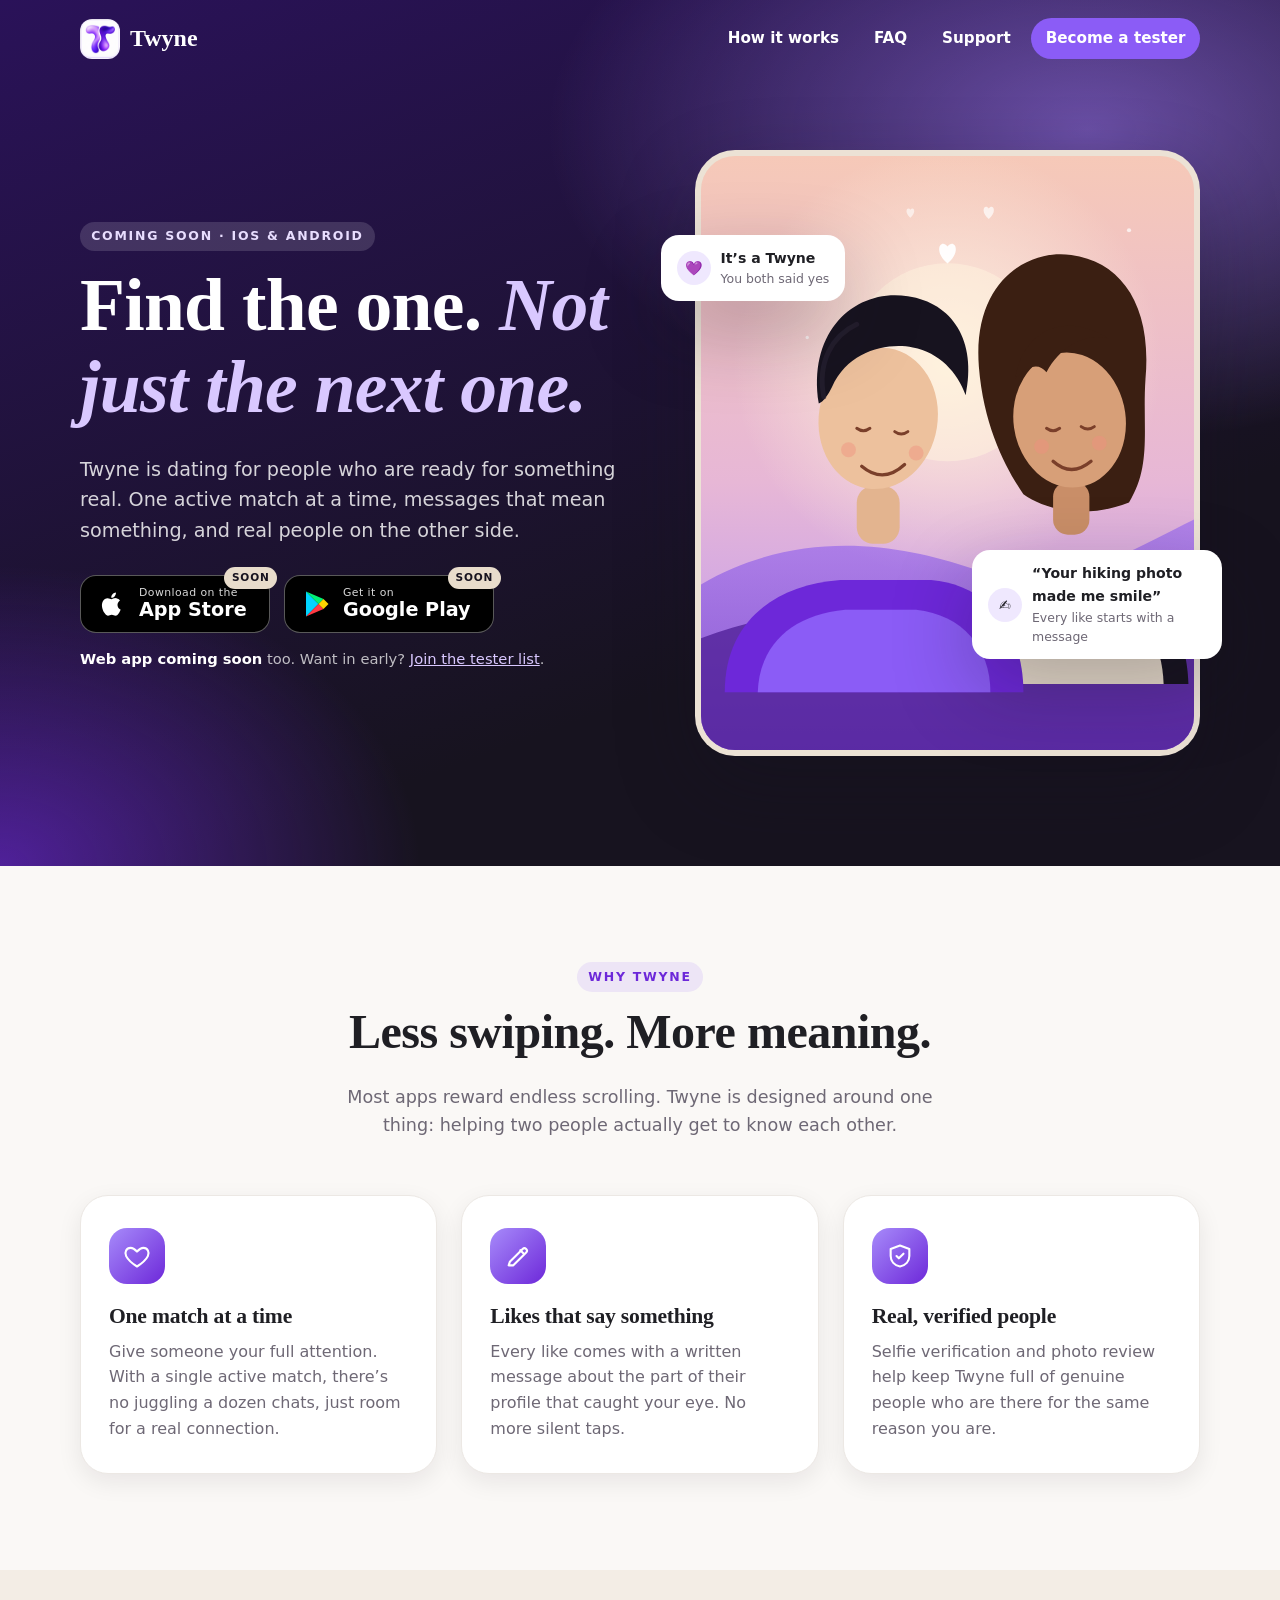
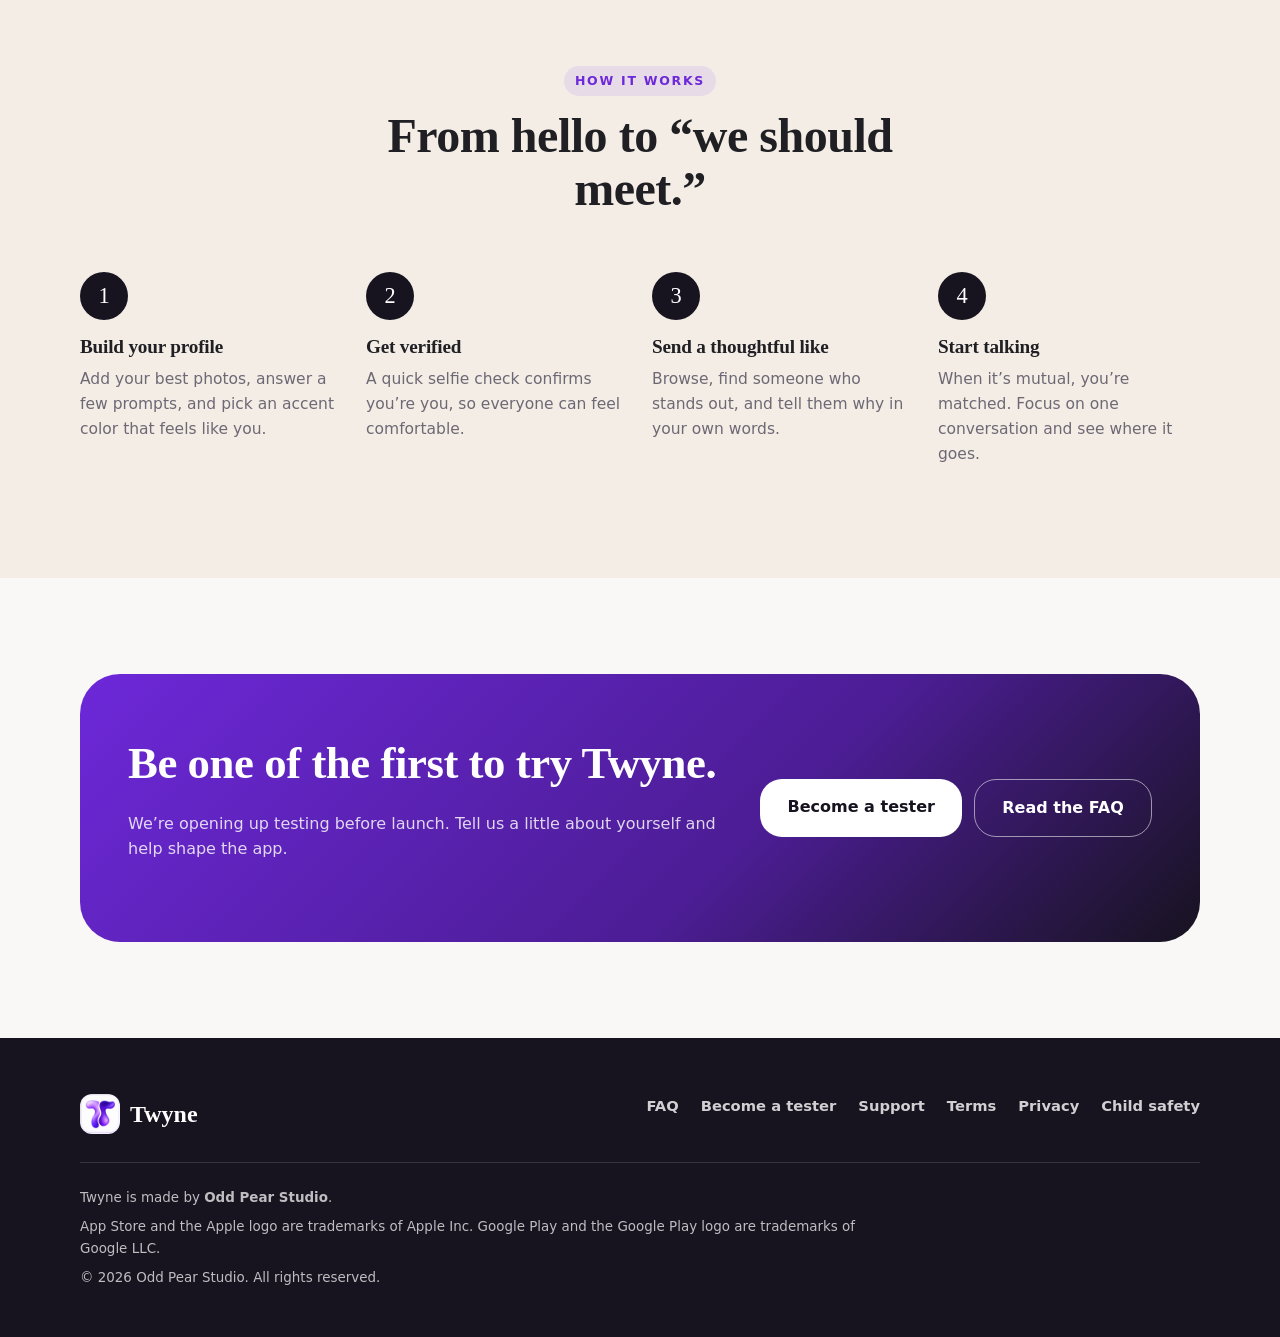
==== commit 87d4804e: "Add Child Safety Standards page (Google Play CSAE requirement); link from footers Co-Authored-By: Cl" ====
--- a/index.html
+++ b/index.html
@@ -133,7 +133,7 @@
   <div class="wrap">
     <div class="top">
       <a class="brand" href="./"><img src="assets/icon-192.png" alt="" width="40" height="40">Twyne</a>
-      <nav aria-label="Footer"><a href="faq.html">FAQ</a><a href="testers.html">Become a tester</a><a href="support">Support</a><a href="terms">Terms</a><a href="privacy">Privacy</a></nav>
+      <nav aria-label="Footer"><a href="faq.html">FAQ</a><a href="testers.html">Become a tester</a><a href="support">Support</a><a href="terms">Terms</a><a href="privacy">Privacy</a><a href="child-safety">Child safety</a></nav>
     </div>
     <div class="fine">
       <p>Twyne is made by <strong>Odd Pear Studio</strong>.</p>
--- a/styles.css
+++ b/styles.css
@@ -256,3 +256,14 @@
 .legal { max-width: 800px; padding-bottom: 96px; }
 .legal h2 { font-size: 1.4rem; margin: 2em 0 .5em; }
 .legal li { margin-bottom: .45em; }
+
+.support-form select { width: 100%; font: inherit; padding: .7em .9em; border: 1.5px solid var(--border); border-radius: 14px; background: var(--bg); color: var(--text); }
+.support-form select:focus-visible { outline: 3px solid var(--primary); outline-offset: 1px; }
+.support-form .hp { position: absolute; left: -9999px; width: 1px; height: 1px; overflow: hidden; }
+.form-success { text-align: center; padding: 24px 8px; }
+.form-success h3 { margin: 0 0 .4em; }
+.form-success p { margin: 0; color: var(--muted); }
+
+.deletion-note { background: var(--sand-soft); border: 1px solid var(--sand); border-radius: 18px; padding: 4px 18px; margin-top: 16px; }
+.deletion-note[hidden], [data-subject-row][hidden] { display: none; }
+.deletion-note p { margin: .8em 0; color: var(--text); font-size: .95rem; }
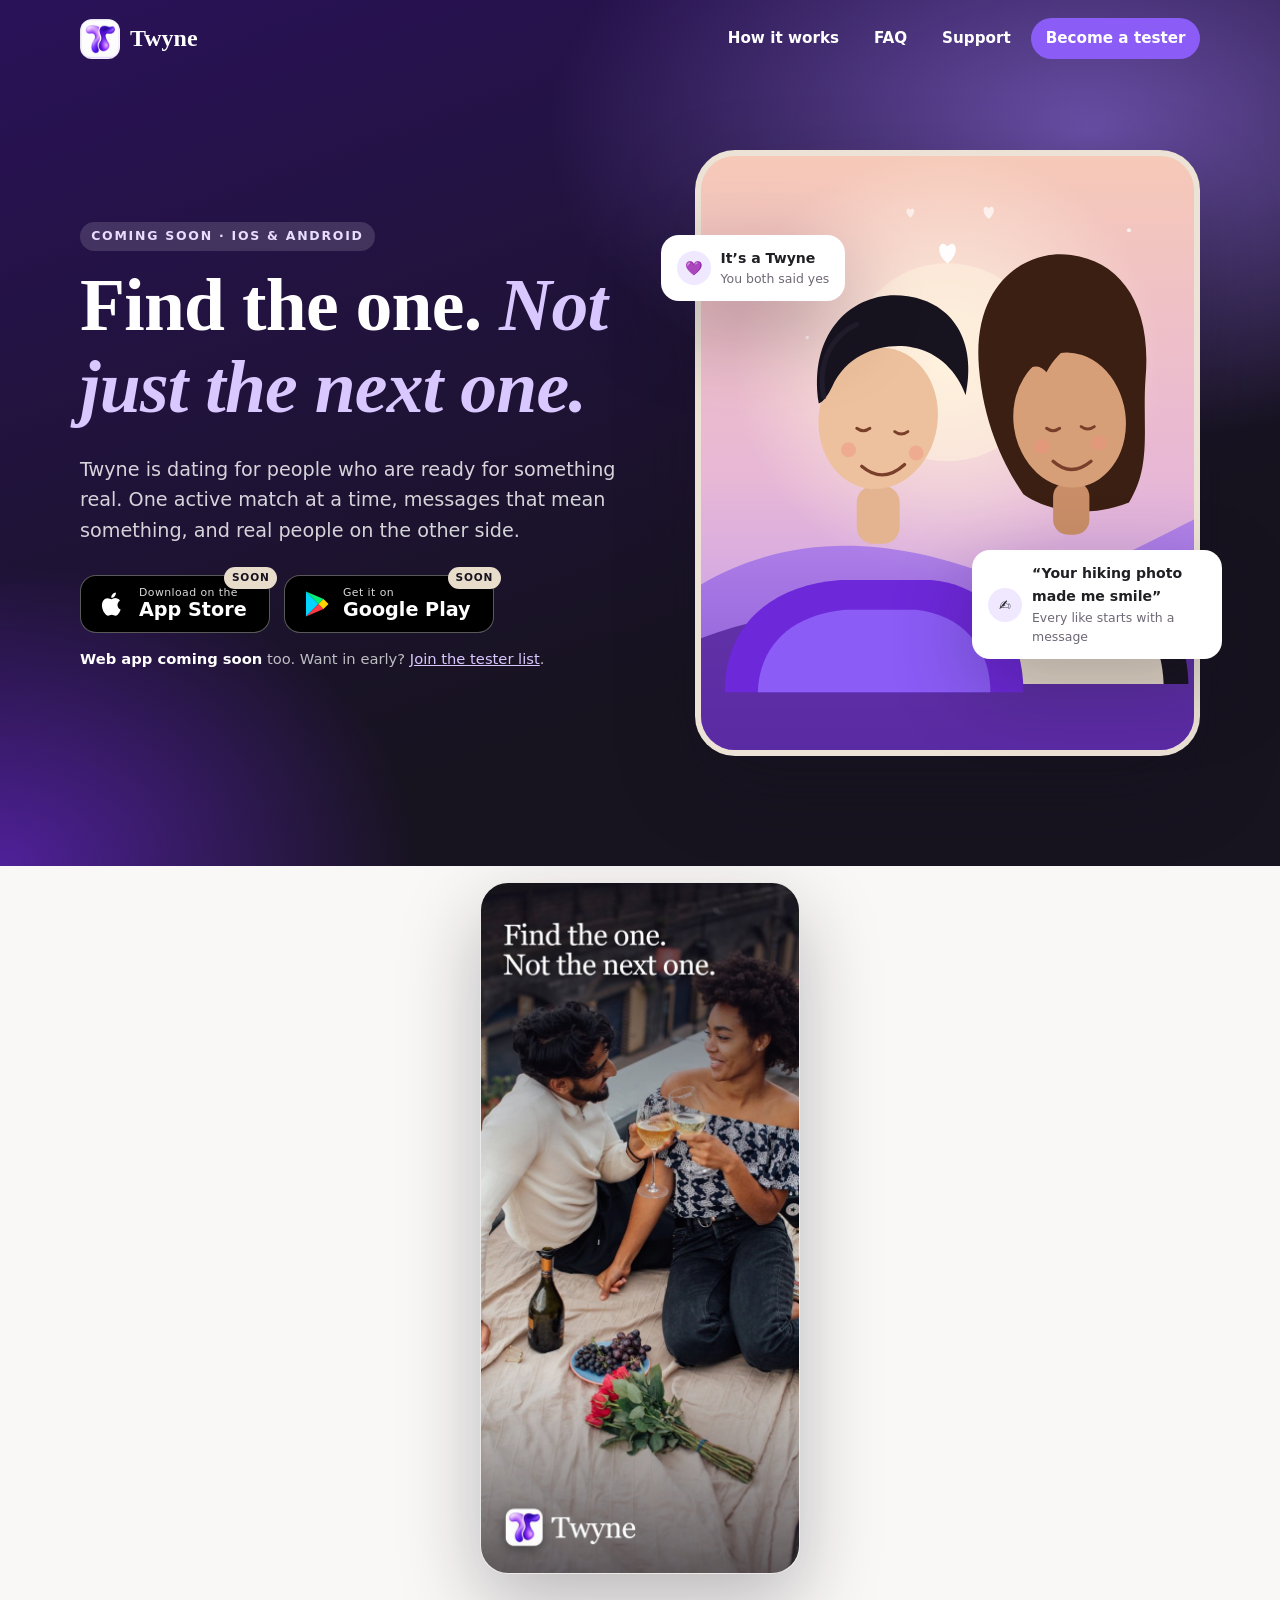
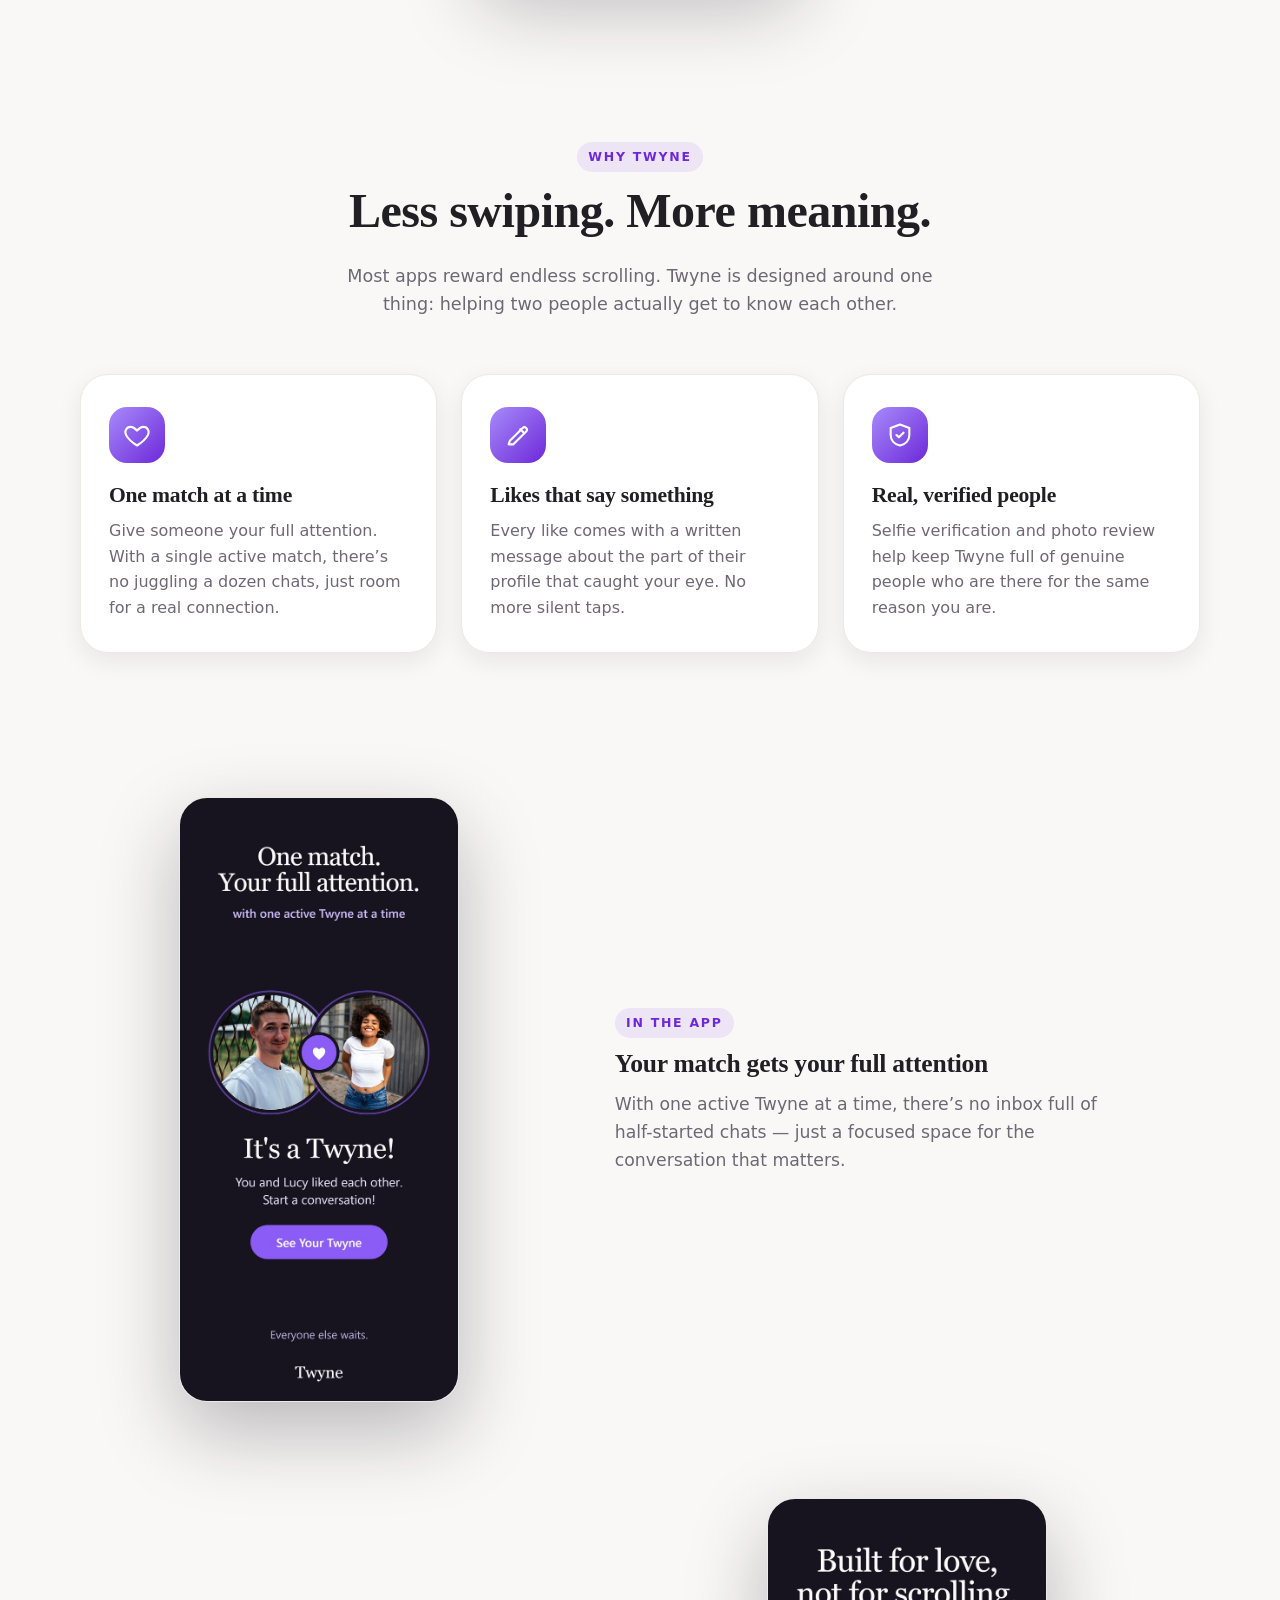
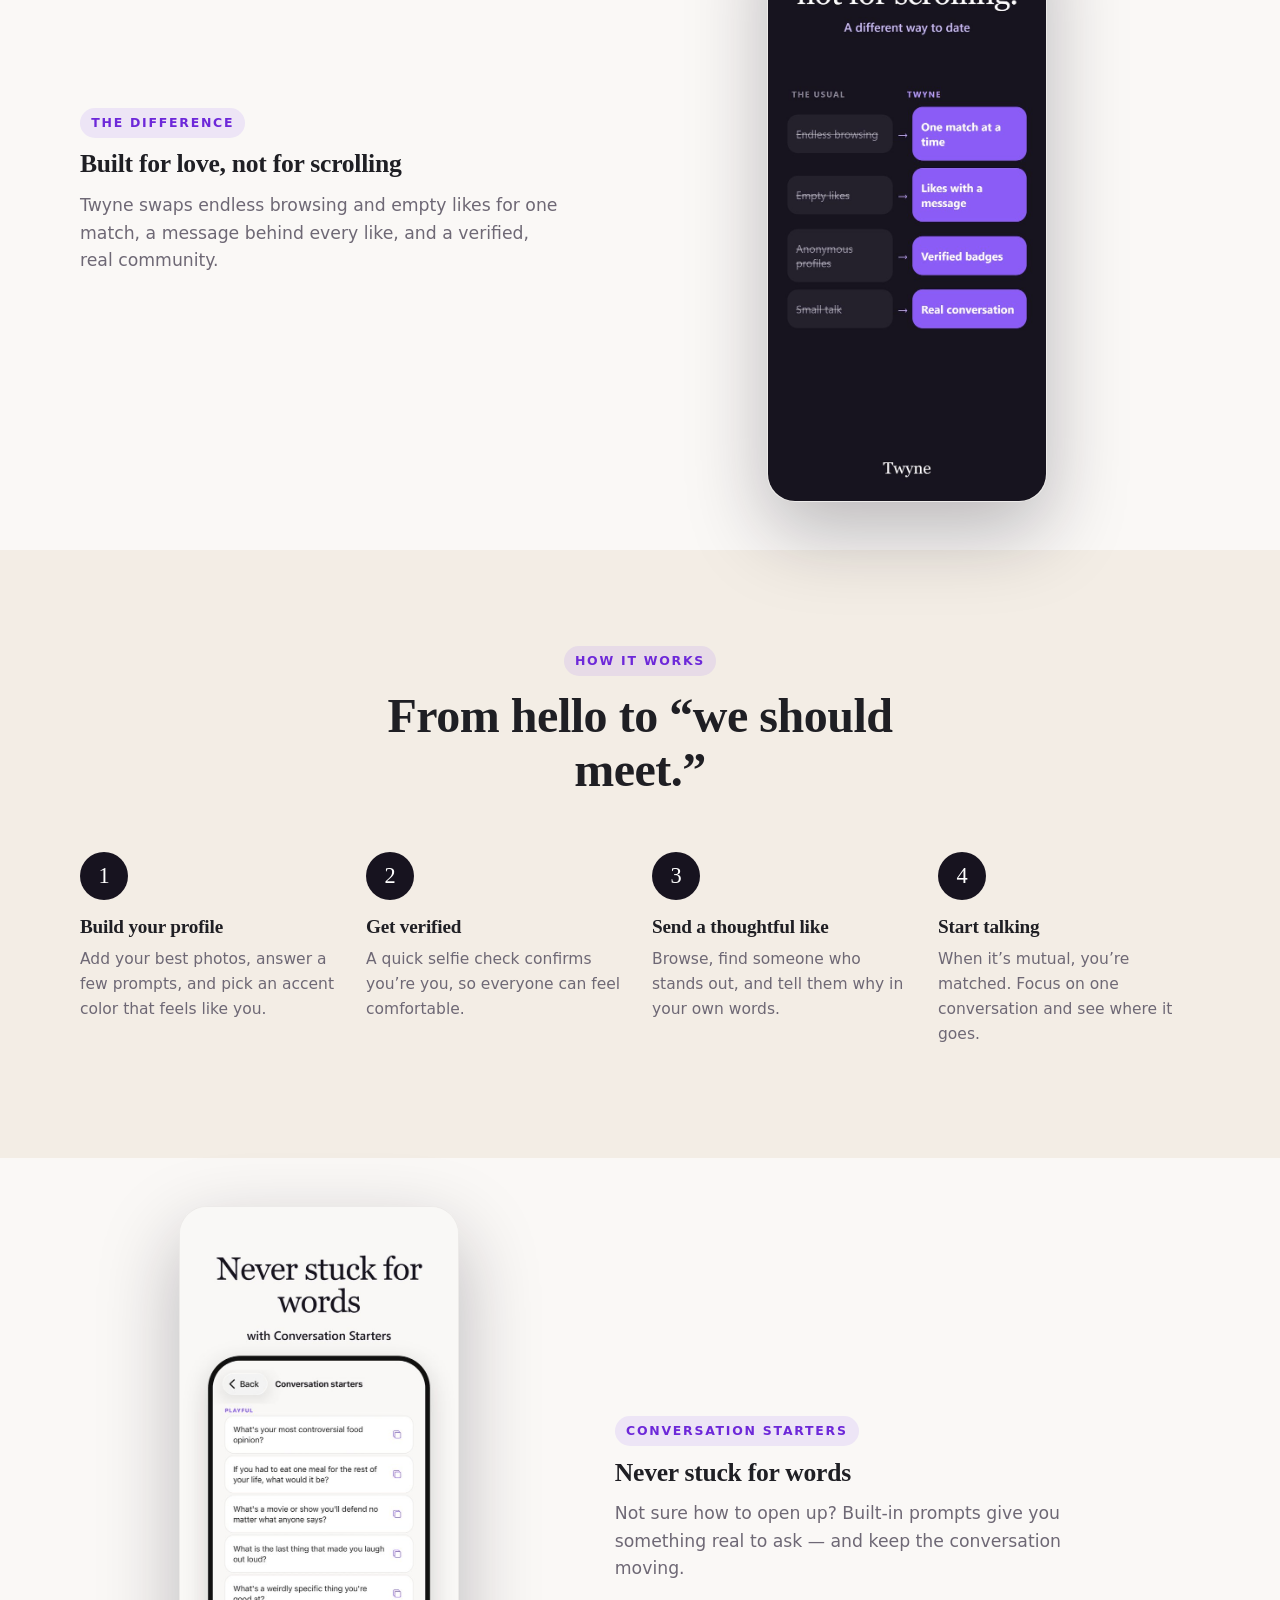
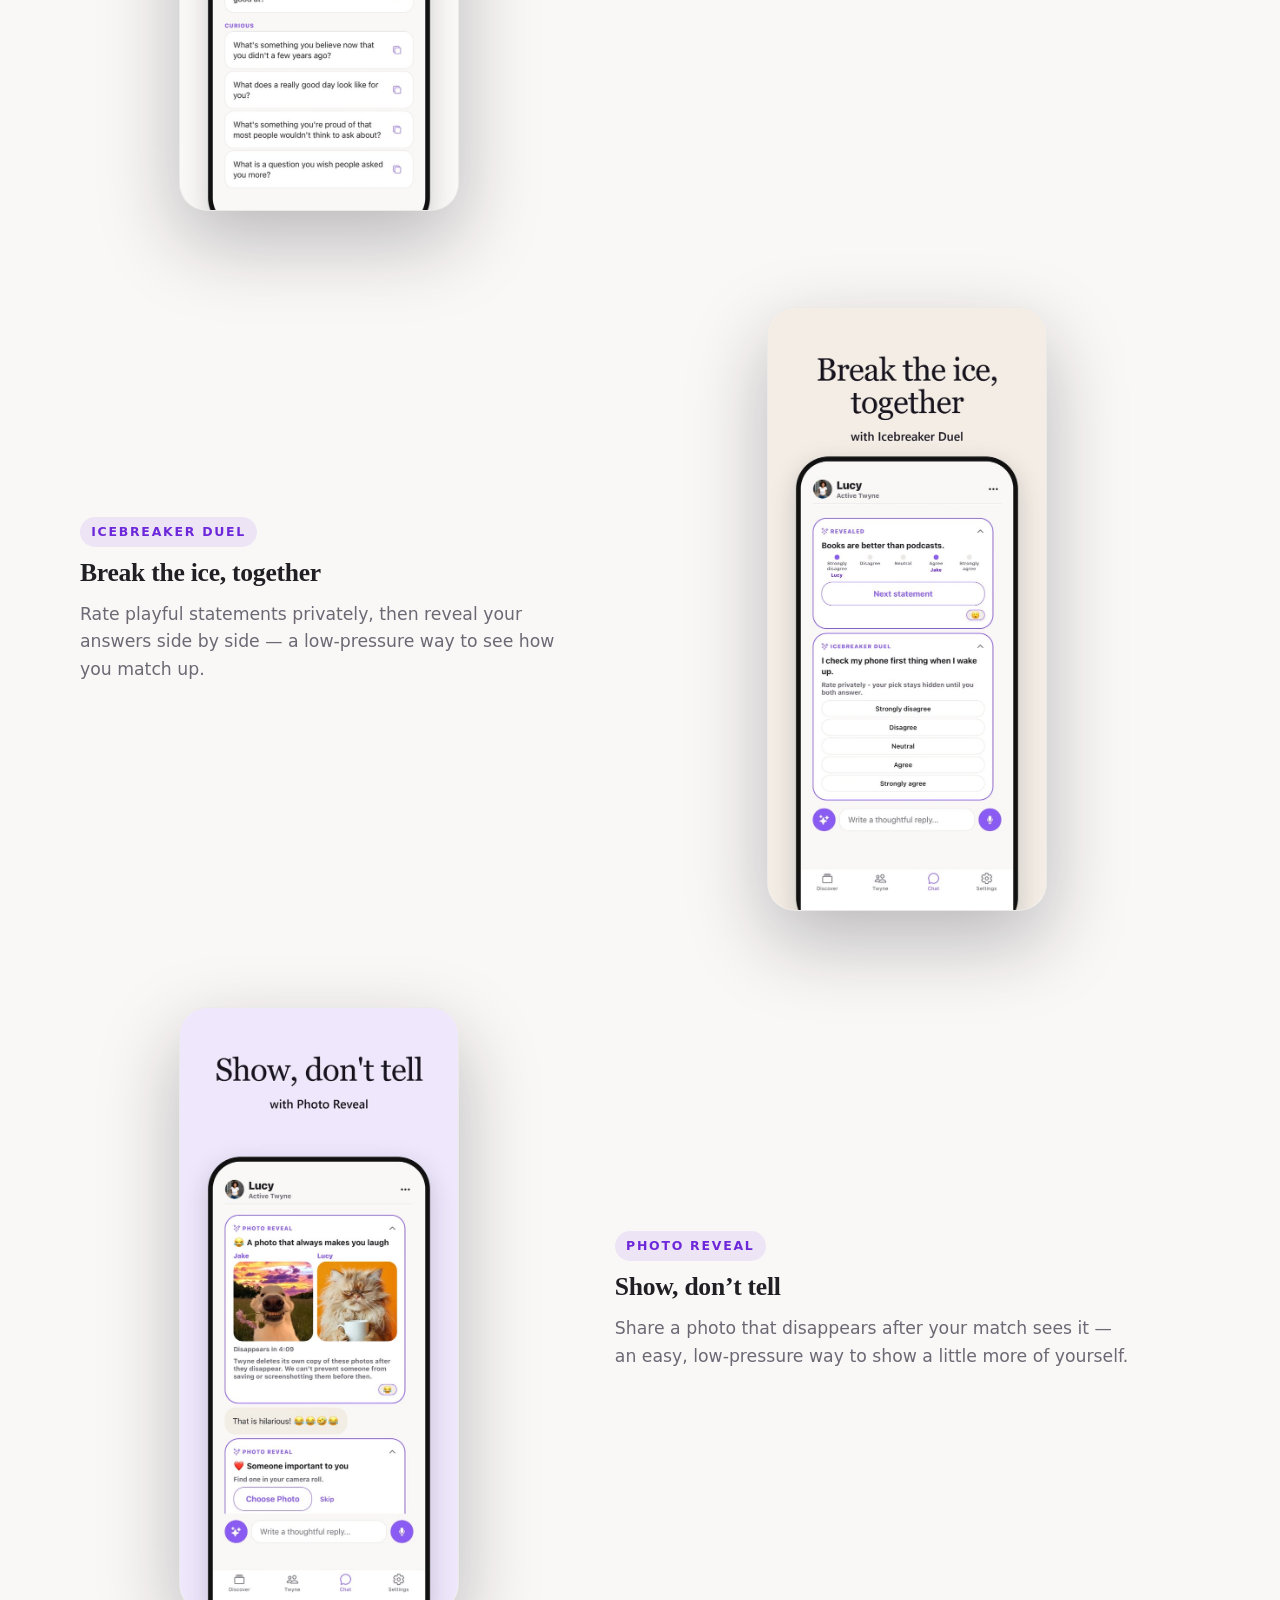
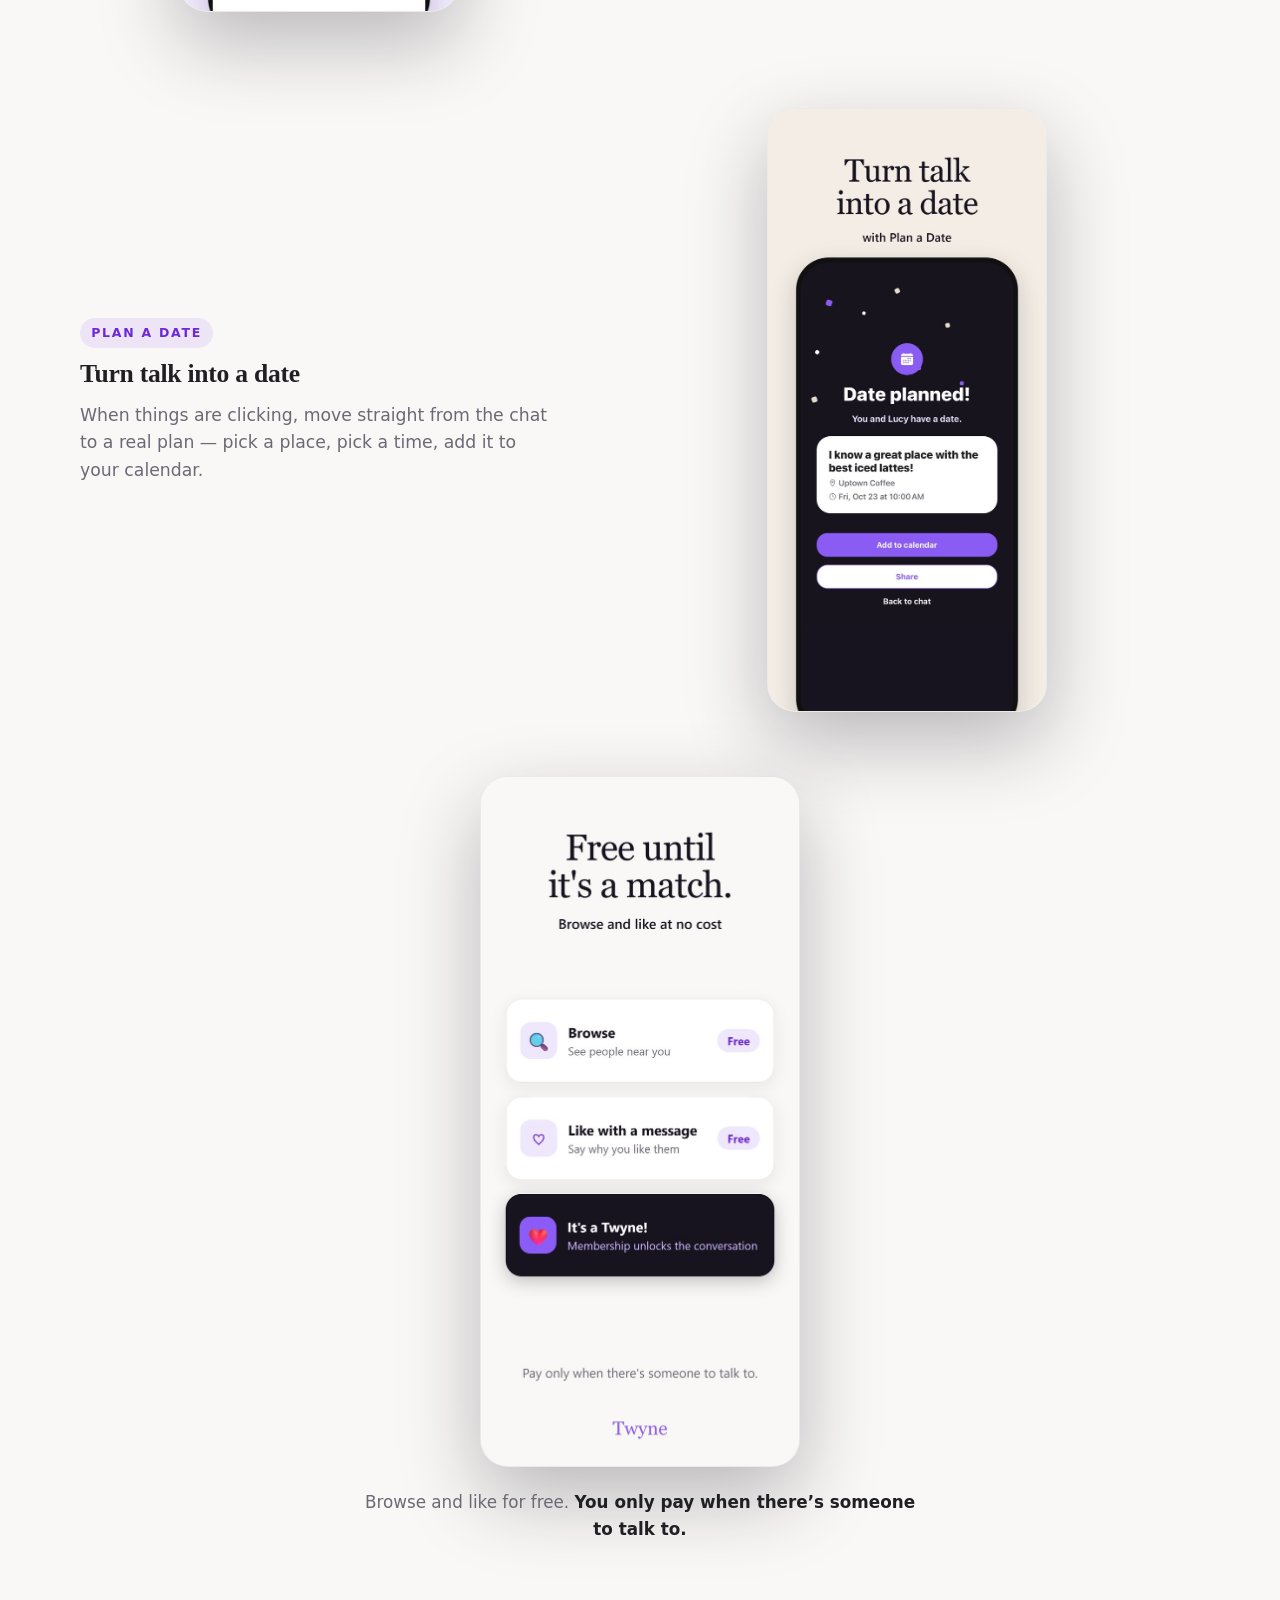
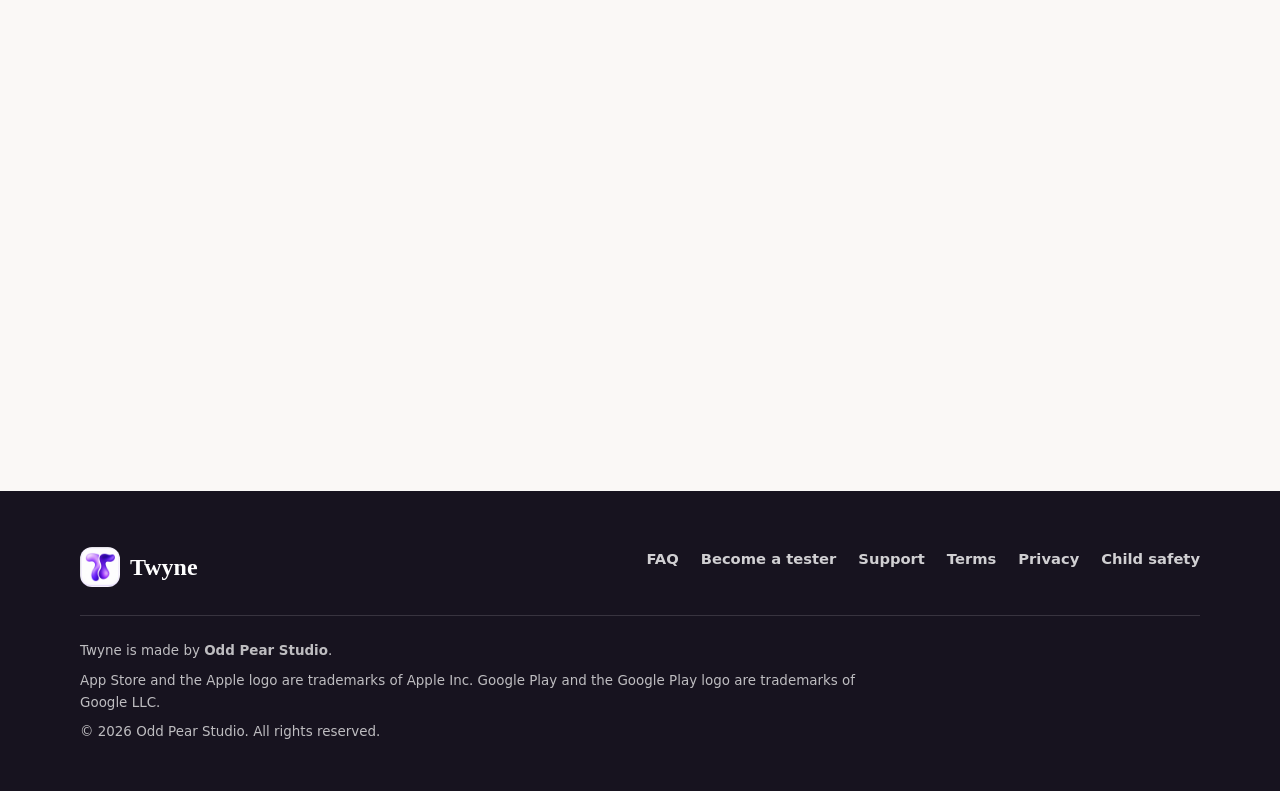
==== commit ac1c3145: "Showcase iOS app screens on homepage" ====
--- a/index.html
+++ b/index.html
@@ -71,6 +71,14 @@
     </div>
   </section>
 
+  <section class="showcase-banner">
+    <div class="wrap">
+      <div class="shot reveal">
+        <img src="assets/screens/twyne-ios-7.jpg" alt="Twyne app screenshot: a couple toasting on a rooftop picnic, with the headline 'Find the one. Not the next one.'" width="640" height="1387" loading="lazy">
+      </div>
+    </div>
+  </section>
+
   <section id="why">
     <div class="wrap">
       <div class="section-head reveal">
@@ -98,6 +106,32 @@
     </div>
   </section>
 
+  <section class="showcase">
+    <div class="wrap">
+      <div class="shot-col shot reveal">
+        <img src="assets/screens/twyne-ios-6a.jpg" alt="Twyne app screenshot showing a match screen: It's a Twyne! You and Lucy liked each other." width="640" height="1387" loading="lazy">
+      </div>
+      <div class="text-col reveal">
+        <span class="eyebrow">In the app</span>
+        <h3>Your match gets your full attention</h3>
+        <p>With one active Twyne at a time, there’s no inbox full of half-started chats — just a focused space for the conversation that matters.</p>
+      </div>
+    </div>
+  </section>
+
+  <section class="showcase flip">
+    <div class="wrap">
+      <div class="shot-col shot reveal">
+        <img src="assets/screens/twyne-ios-9b.jpg" alt="Twyne app screenshot comparing 'the usual' dating app habits to Twyne: one match at a time, likes with a message, verified badges, real conversation." width="640" height="1387" loading="lazy">
+      </div>
+      <div class="text-col reveal">
+        <span class="eyebrow">The difference</span>
+        <h3>Built for love, not for scrolling</h3>
+        <p>Twyne swaps endless browsing and empty likes for one match, a message behind every like, and a verified, real community.</p>
+      </div>
+    </div>
+  </section>
+
   <section id="how" class="steps">
     <div class="wrap">
       <div class="section-head reveal">
@@ -113,6 +147,67 @@
     </div>
   </section>
 
+  <section class="showcase">
+    <div class="wrap">
+      <div class="shot-col shot reveal">
+        <img src="assets/screens/twyne-ios-5.jpg" alt="Twyne app screenshot of the Conversation Starters screen with playful and curious prompts." width="640" height="1387" loading="lazy">
+      </div>
+      <div class="text-col reveal">
+        <span class="eyebrow">Conversation starters</span>
+        <h3>Never stuck for words</h3>
+        <p>Not sure how to open up? Built-in prompts give you something real to ask — and keep the conversation moving.</p>
+      </div>
+    </div>
+  </section>
+
+  <section class="showcase flip">
+    <div class="wrap">
+      <div class="shot-col shot reveal">
+        <img src="assets/screens/twyne-ios-10.jpg" alt="Twyne app screenshot of Icebreaker Duel, where both people privately rate a statement and reveal their answers together." width="640" height="1387" loading="lazy">
+      </div>
+      <div class="text-col reveal">
+        <span class="eyebrow">Icebreaker Duel</span>
+        <h3>Break the ice, together</h3>
+        <p>Rate playful statements privately, then reveal your answers side by side — a low-pressure way to see how you match up.</p>
+      </div>
+    </div>
+  </section>
+
+  <section class="showcase">
+    <div class="wrap">
+      <div class="shot-col shot reveal">
+        <img src="assets/screens/twyne-ios-11.jpg" alt="Twyne app screenshot of Photo Reveal, sharing a photo that disappears after a few minutes." width="640" height="1387" loading="lazy">
+      </div>
+      <div class="text-col reveal">
+        <span class="eyebrow">Photo Reveal</span>
+        <h3>Show, don’t tell</h3>
+        <p>Share a photo that disappears after your match sees it — an easy, low-pressure way to show a little more of yourself.</p>
+      </div>
+    </div>
+  </section>
+
+  <section class="showcase flip">
+    <div class="wrap">
+      <div class="shot-col shot reveal">
+        <img src="assets/screens/twyne-ios-13.jpg" alt="Twyne app screenshot of Plan a Date, confirming a coffee date with location and time." width="640" height="1387" loading="lazy">
+      </div>
+      <div class="text-col reveal">
+        <span class="eyebrow">Plan a date</span>
+        <h3>Turn talk into a date</h3>
+        <p>When things are clicking, move straight from the chat to a real plan — pick a place, pick a time, add it to your calendar.</p>
+      </div>
+    </div>
+  </section>
+
+  <section class="showcase-banner">
+    <div class="wrap">
+      <div class="shot reveal">
+        <img src="assets/screens/twyne-ios-8a.jpg" alt="Twyne app screenshot: Free until it's a match. Browsing and liking are free; membership unlocks the conversation." width="640" height="1387" loading="lazy">
+      </div>
+      <p class="caption">Browse and like for free. <b>You only pay when there’s someone to talk to.</b></p>
+    </div>
+  </section>
+
   <section>
     <div class="wrap">
       <div class="band reveal">
--- a/styles.css
+++ b/styles.css
@@ -252,6 +252,32 @@
 .form-note { font-size: .88rem; margin-top: 14px; }
 .support-legal { text-align: center; color: var(--muted); margin-top: 40px; }
 
+/* ---------- Screenshot showcase ---------- */
+.shot { border-radius: 28px; overflow: hidden; box-shadow: var(--shadow-lg); max-width: 280px; margin: 0 auto; border: 1px solid rgba(23, 19, 31, .06); }
+.shot img { width: 100%; height: auto; display: block; }
+
+.showcase { padding: 48px 0; }
+.showcase .wrap { display: grid; grid-template-columns: .9fr 1.1fr; gap: 56px; align-items: center; }
+.showcase .shot-col { order: 1; }
+.showcase .text-col { order: 2; }
+.showcase.flip .shot-col { order: 2; }
+.showcase.flip .text-col { order: 1; }
+.showcase h3 { font-size: 1.6rem; }
+.showcase .text-col p { color: var(--muted); font-size: 1.08rem; max-width: 30em; }
+
+.showcase-banner { padding: 16px 0 72px; text-align: center; }
+.showcase-banner .shot { max-width: 320px; }
+.showcase-banner .caption { margin-top: 22px; color: var(--muted); font-size: 1.05rem; max-width: 34em; margin-inline: auto; }
+.showcase-banner .caption b { color: var(--text); }
+
+@media (max-width: 900px) {
+  .showcase .wrap { grid-template-columns: 1fr; text-align: center; gap: 28px; }
+  .showcase .shot-col, .showcase.flip .shot-col { order: 1; }
+  .showcase .text-col, .showcase.flip .text-col { order: 2; }
+  .showcase .text-col p { margin-inline: auto; }
+  .showcase { padding: 32px 0; }
+}
+
 /* ---------- Legal ---------- */
 .legal { max-width: 800px; padding-bottom: 96px; }
 .legal h2 { font-size: 1.4rem; margin: 2em 0 .5em; }
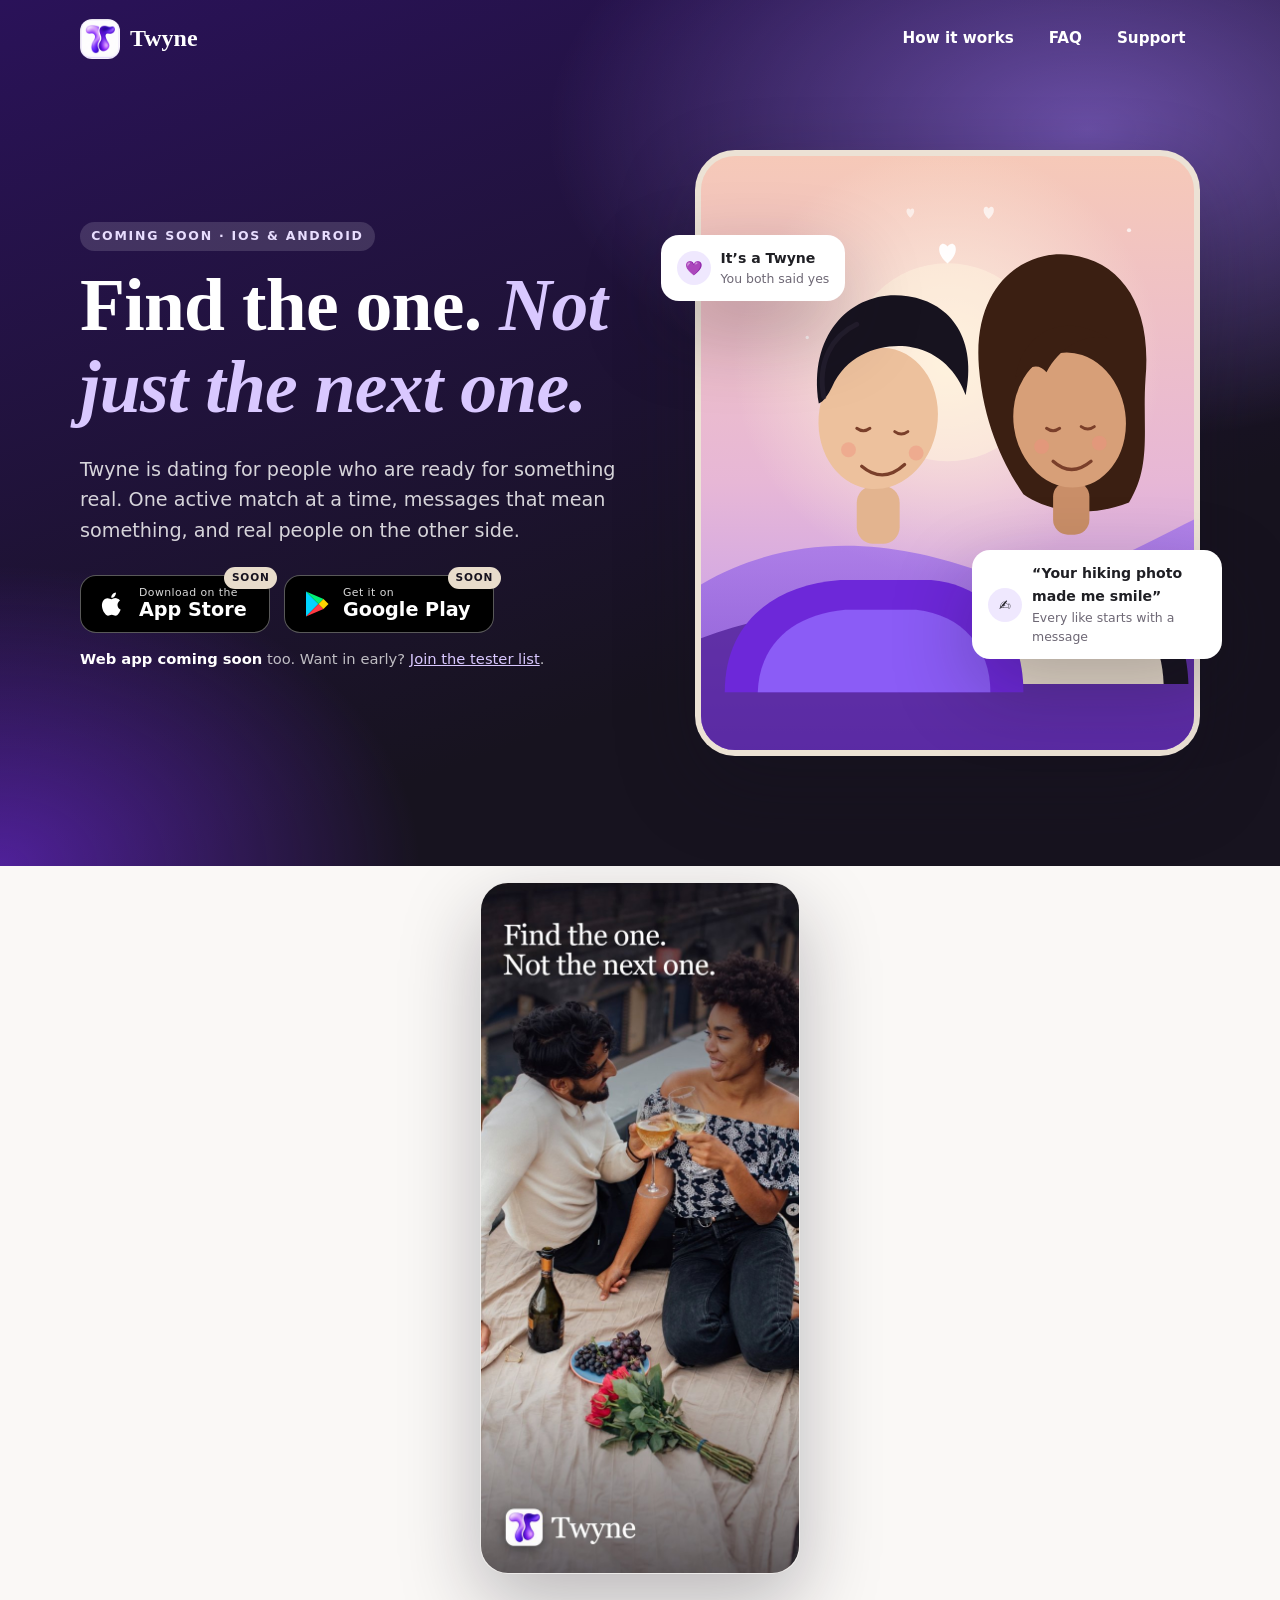
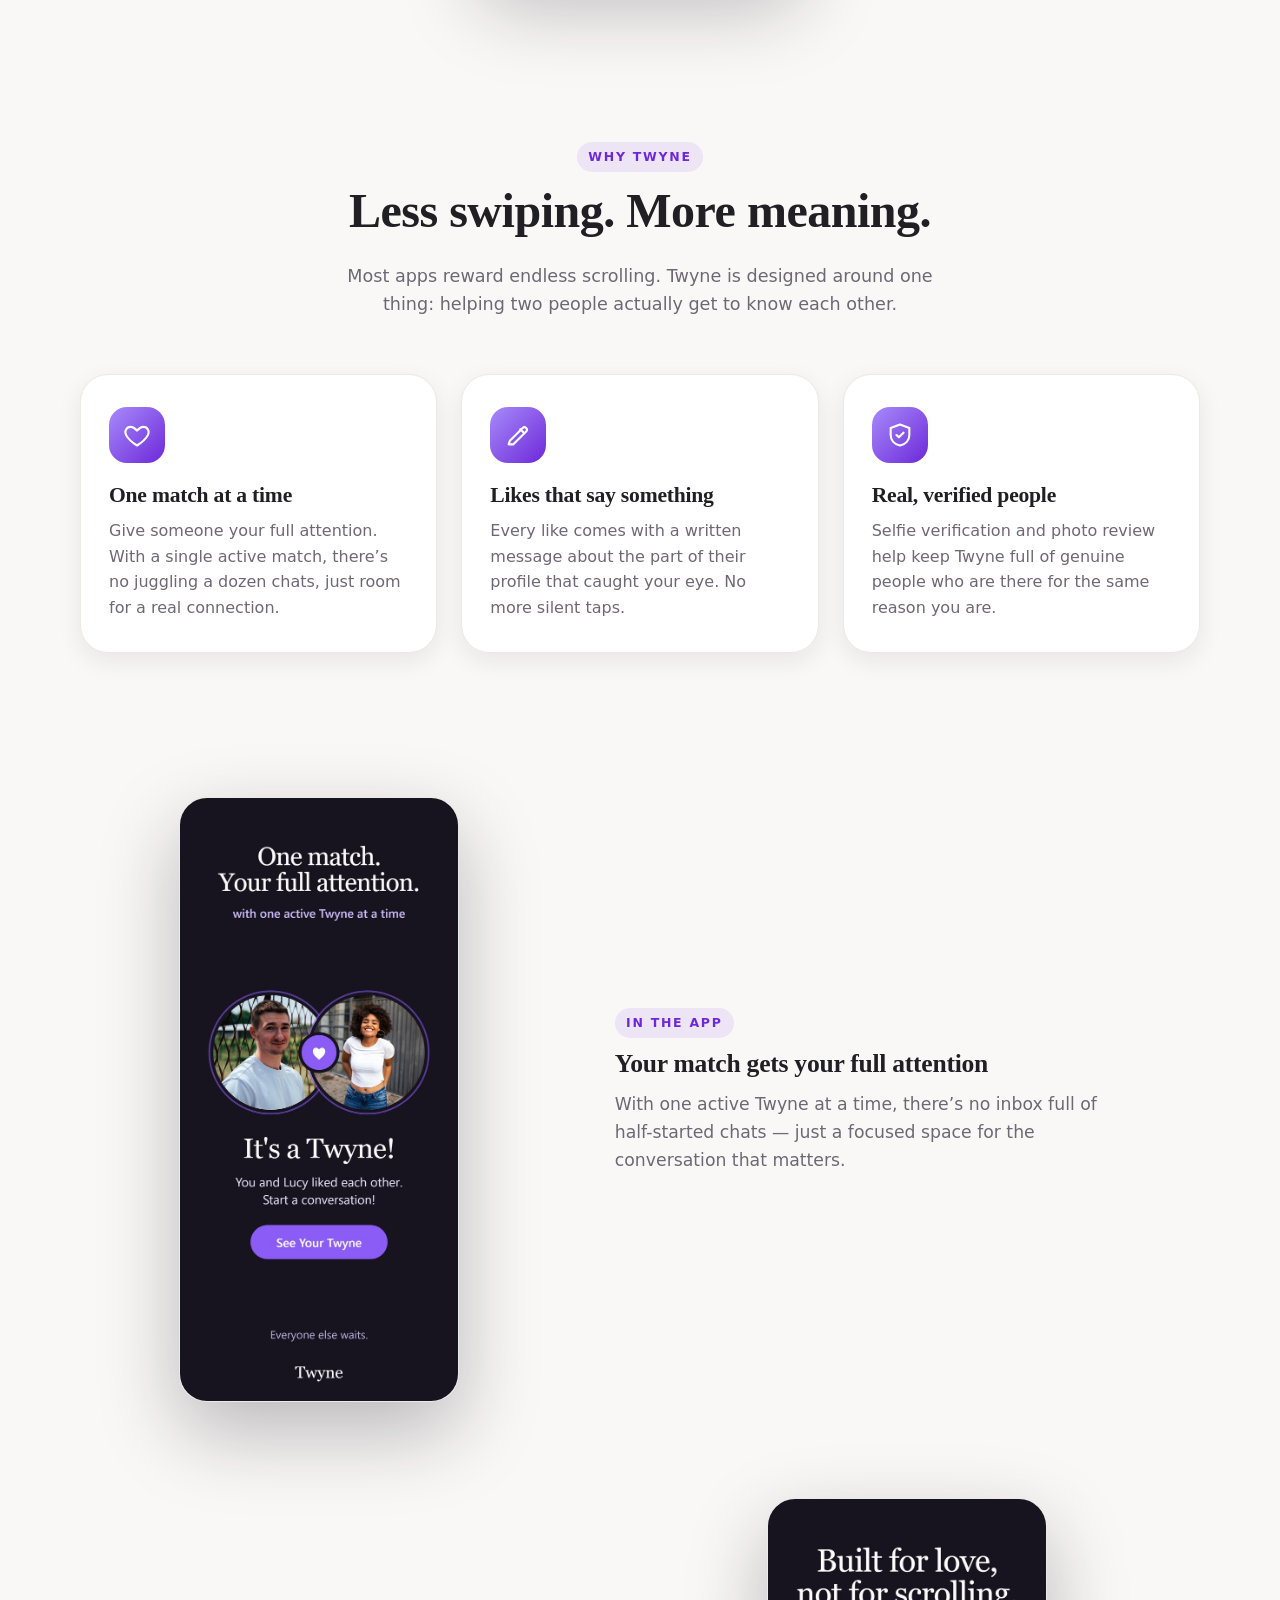
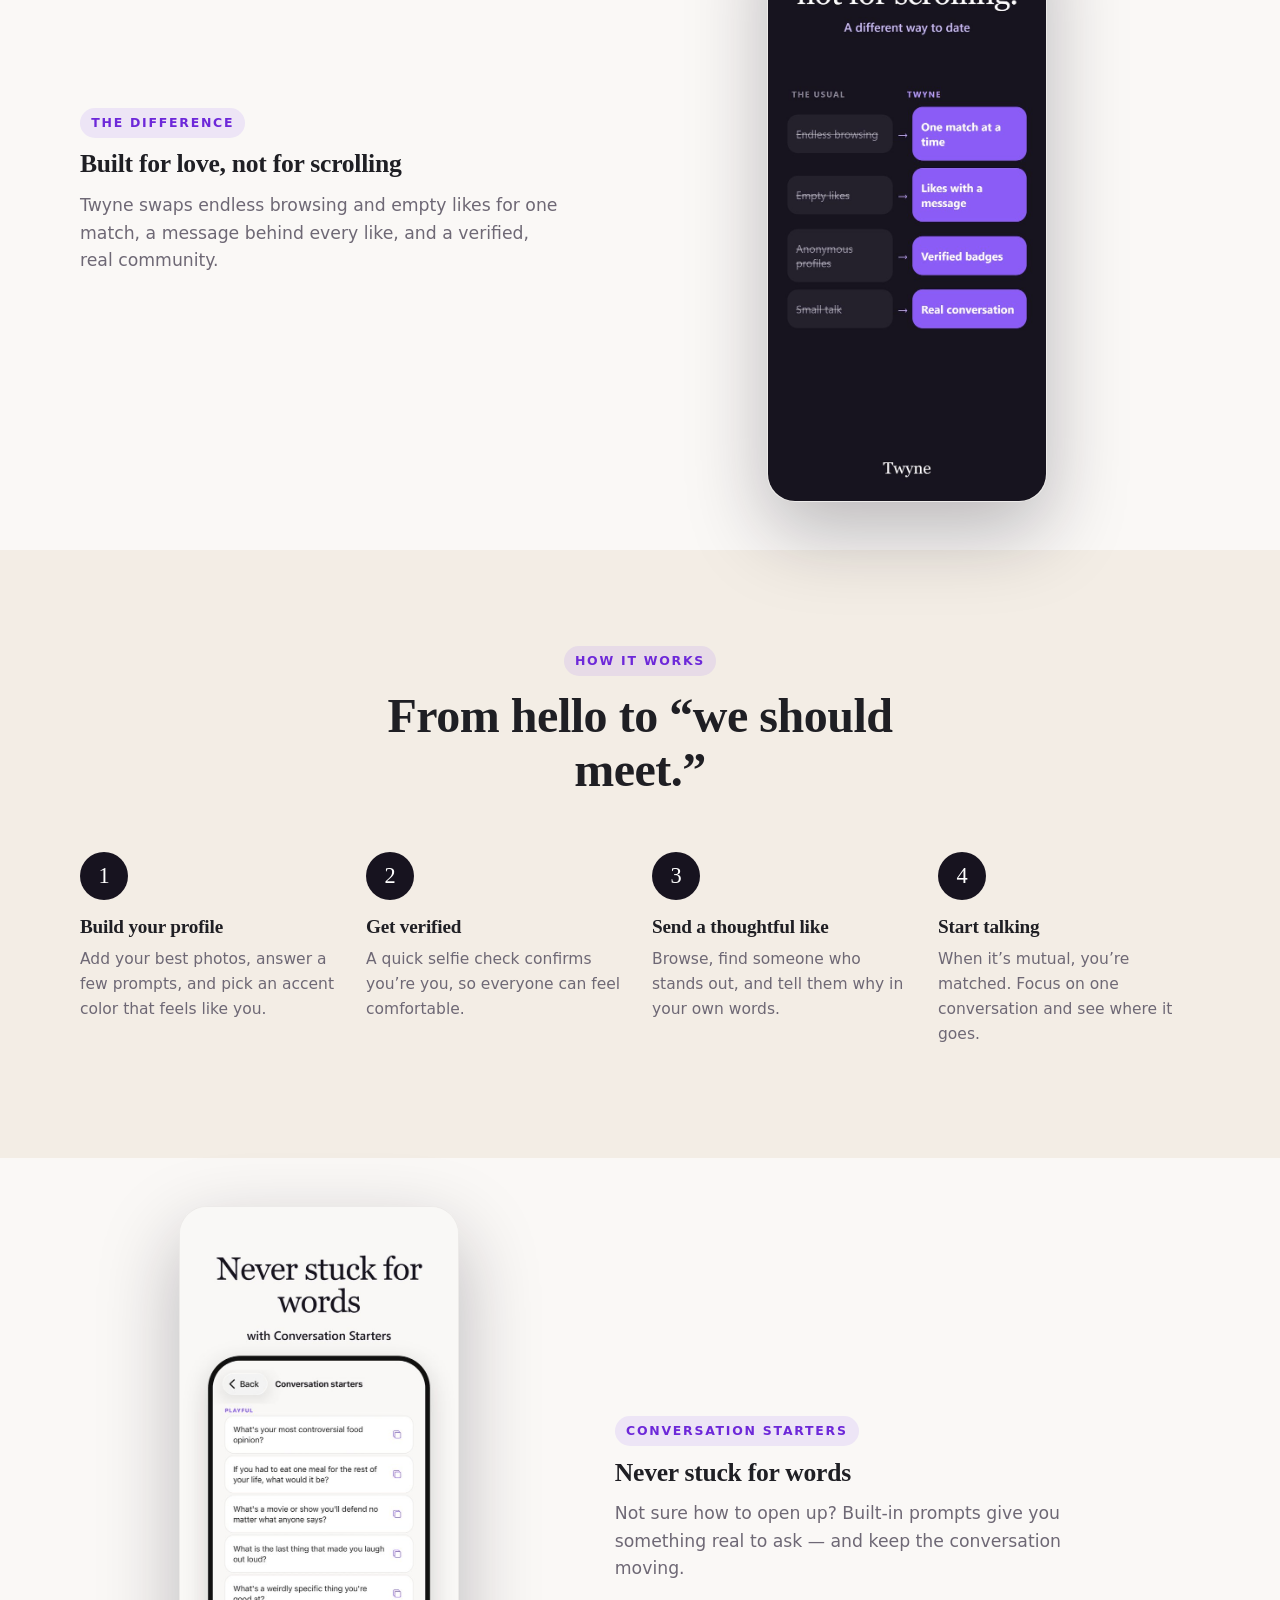
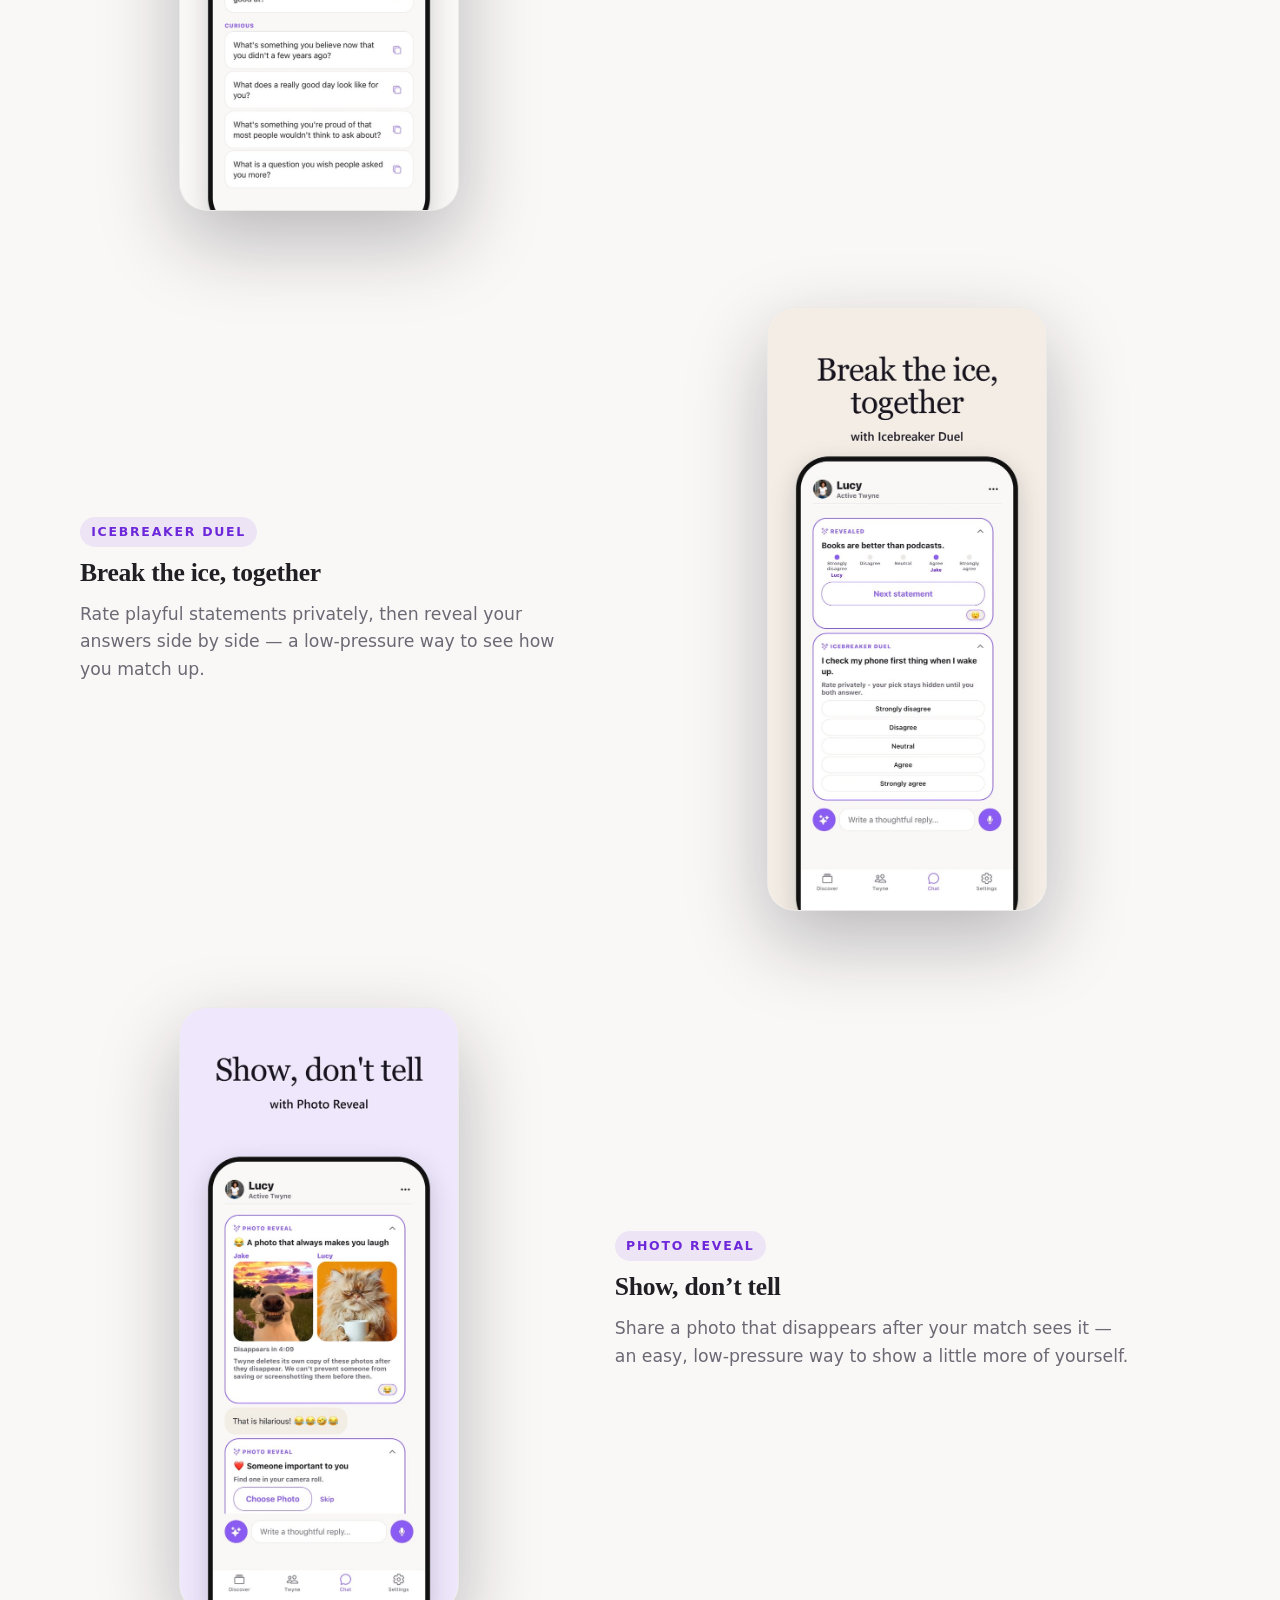
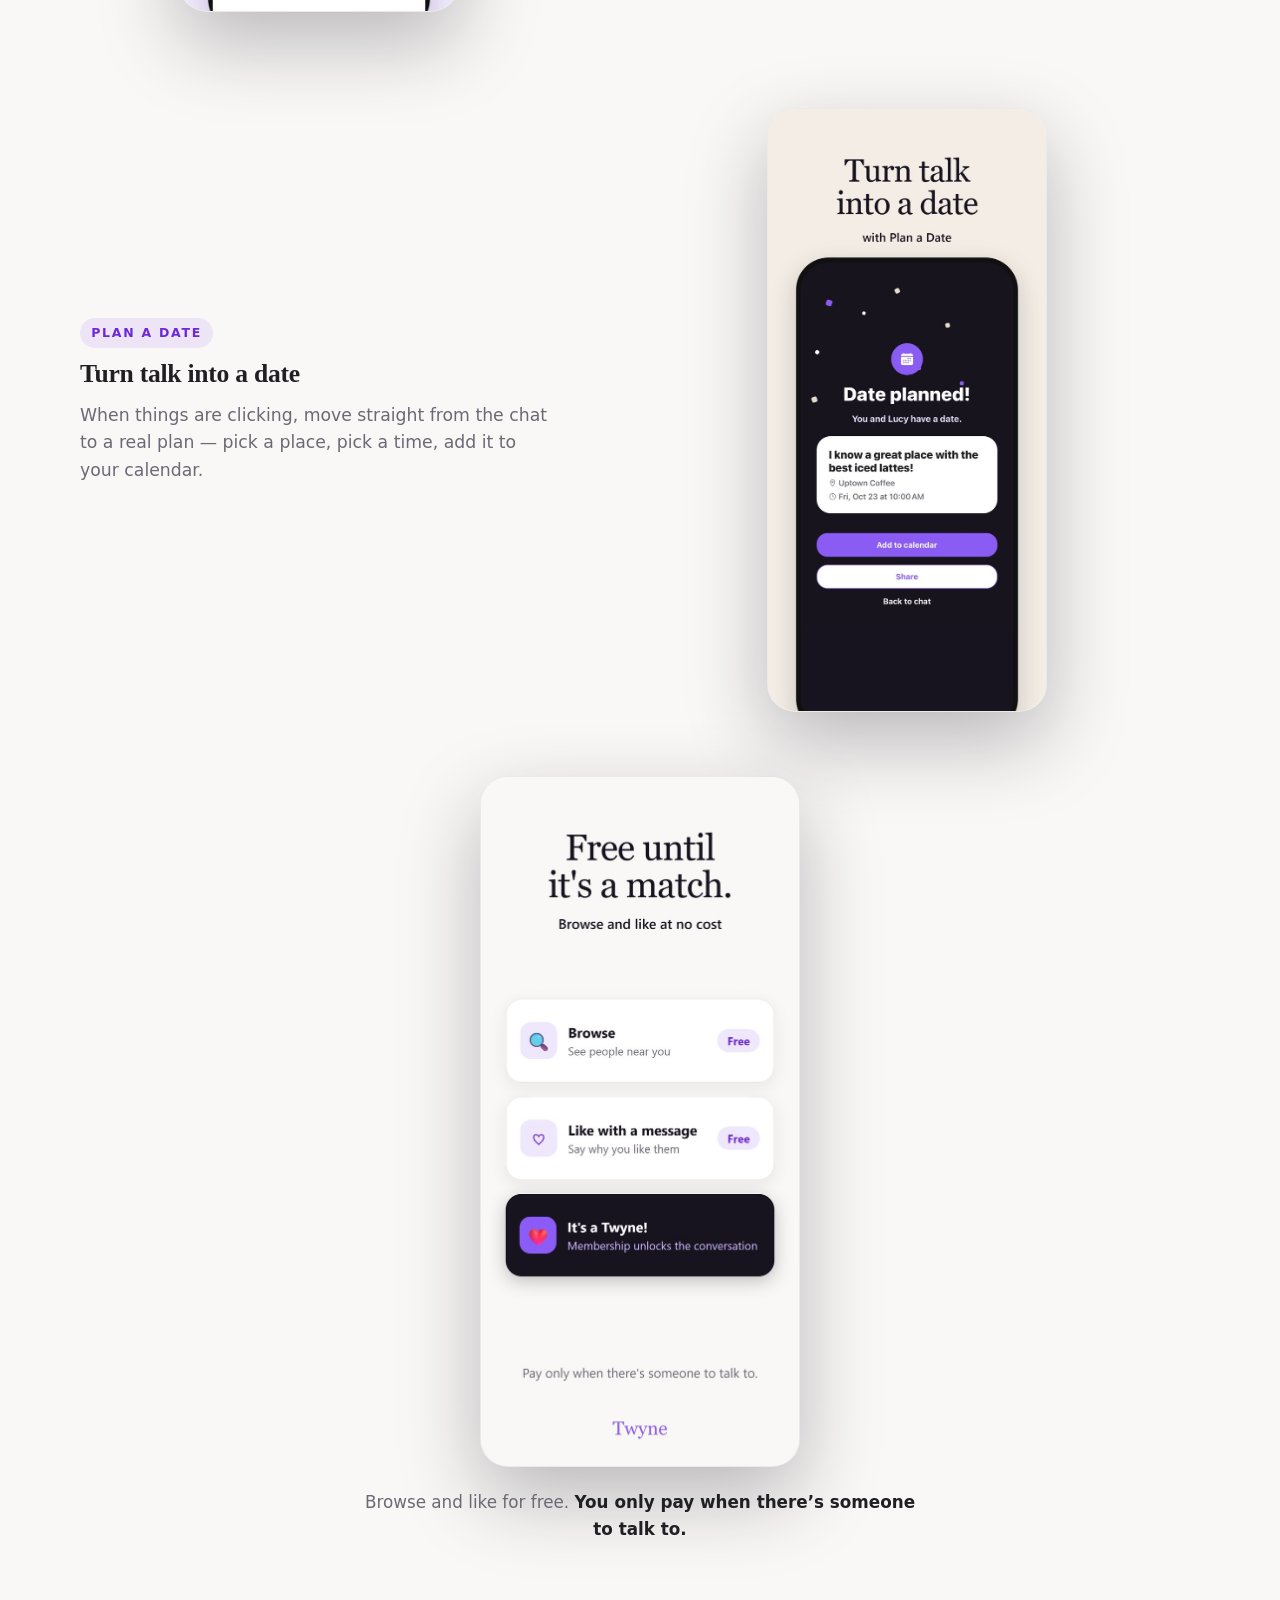
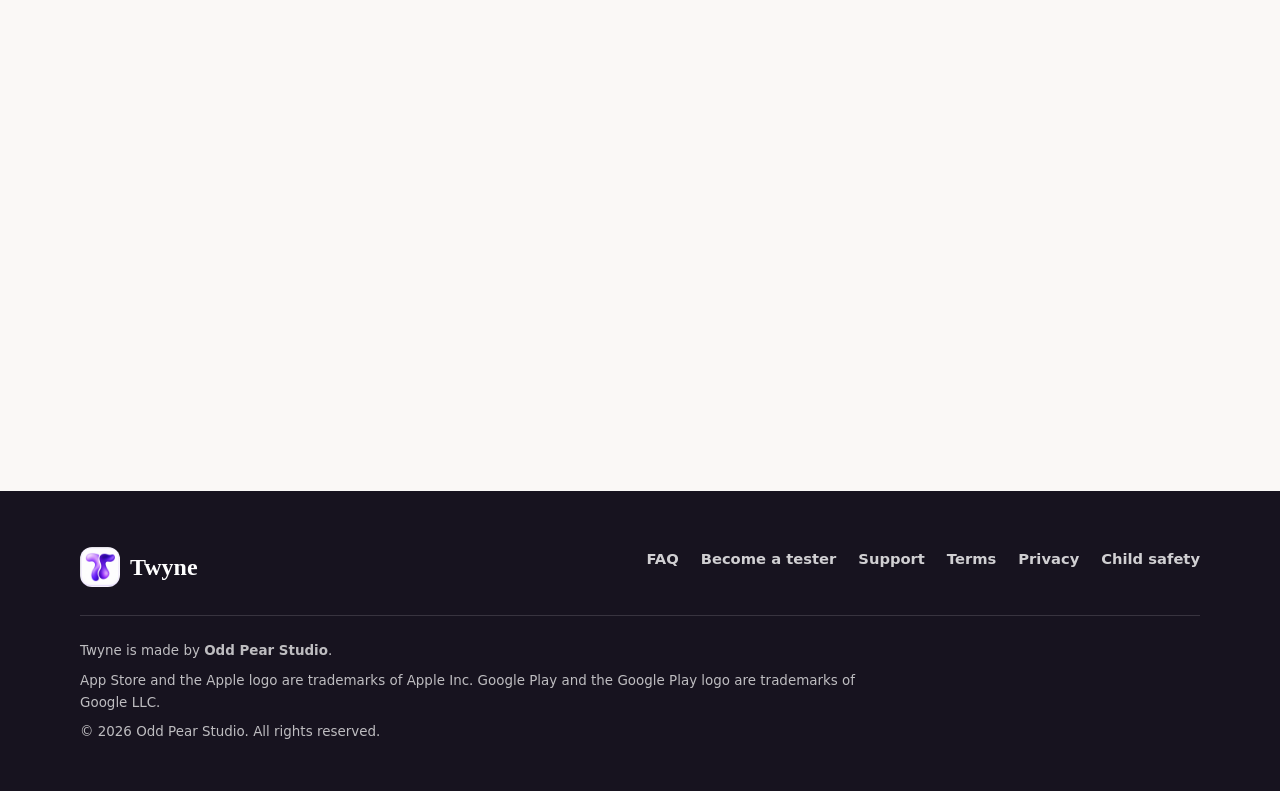
==== commit 850c496e: "Remove homepage tester buttons" ====
--- a/index.html
+++ b/index.html
@@ -25,7 +25,6 @@
       <a href="#how">How it works</a>
       <a href="faq.html">FAQ</a>
       <a href="support">Support</a>
-      <a class="cta" href="testers.html">Become a tester</a>
     </nav>
   </div>
 </header>
@@ -216,7 +215,6 @@
           <p>We’re opening up testing before launch. Tell us a little about yourself and help shape the app.</p>
         </div>
         <div class="actions">
-          <a class="btn light" href="testers.html">Become a tester</a>
           <a class="btn ghost" href="faq.html">Read the FAQ</a>
         </div>
       </div>
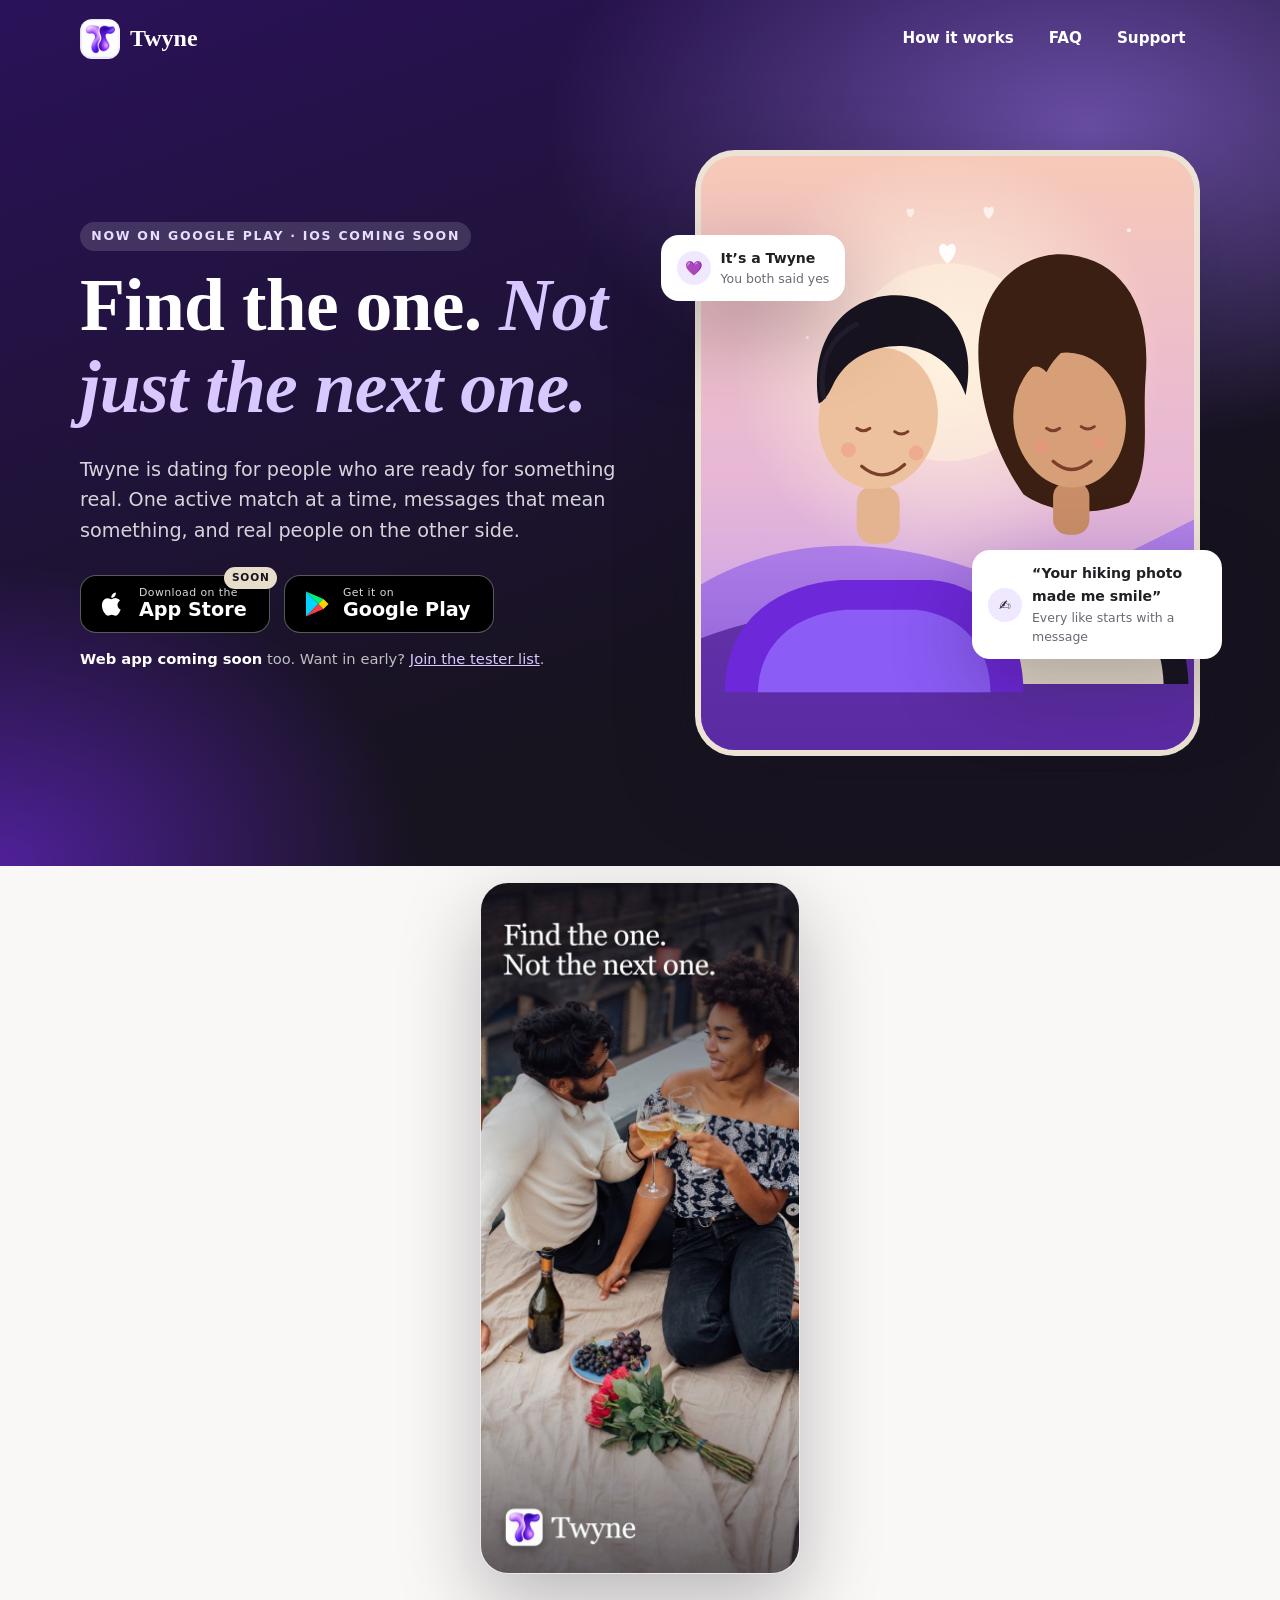
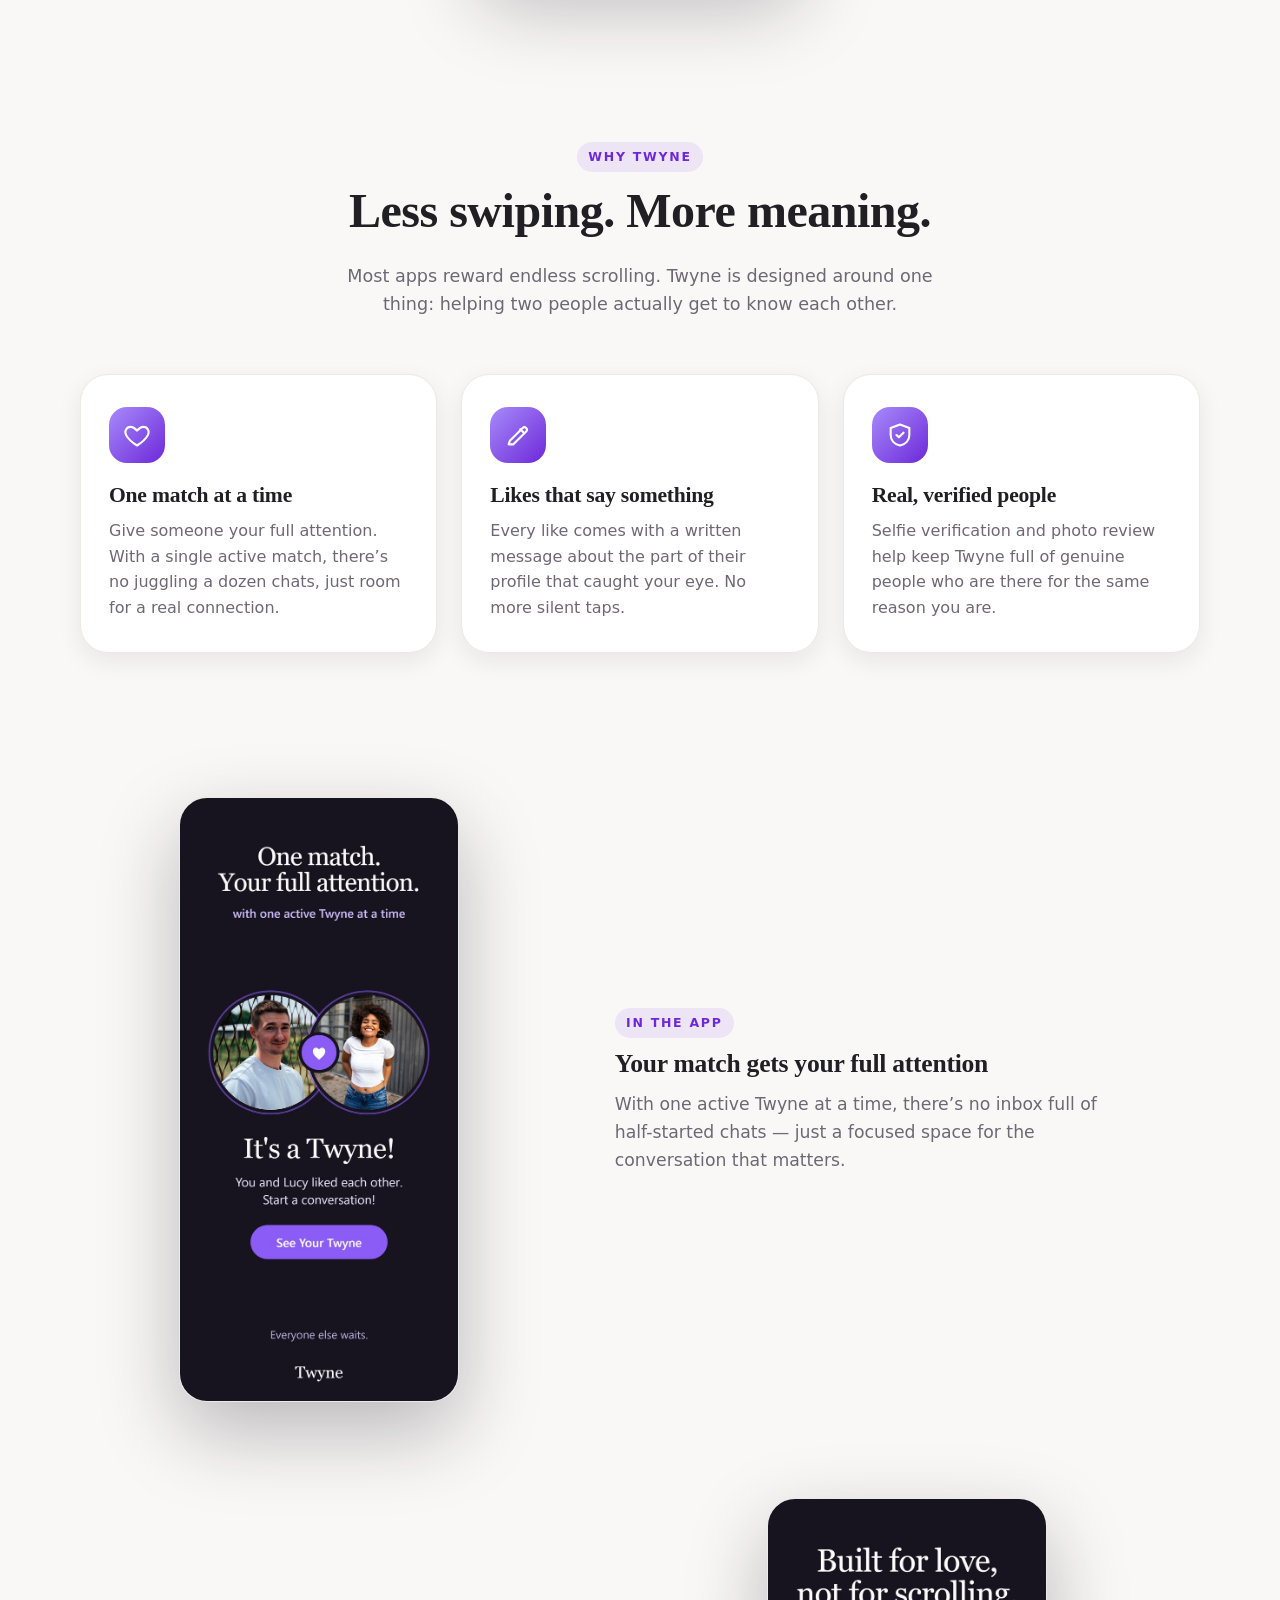
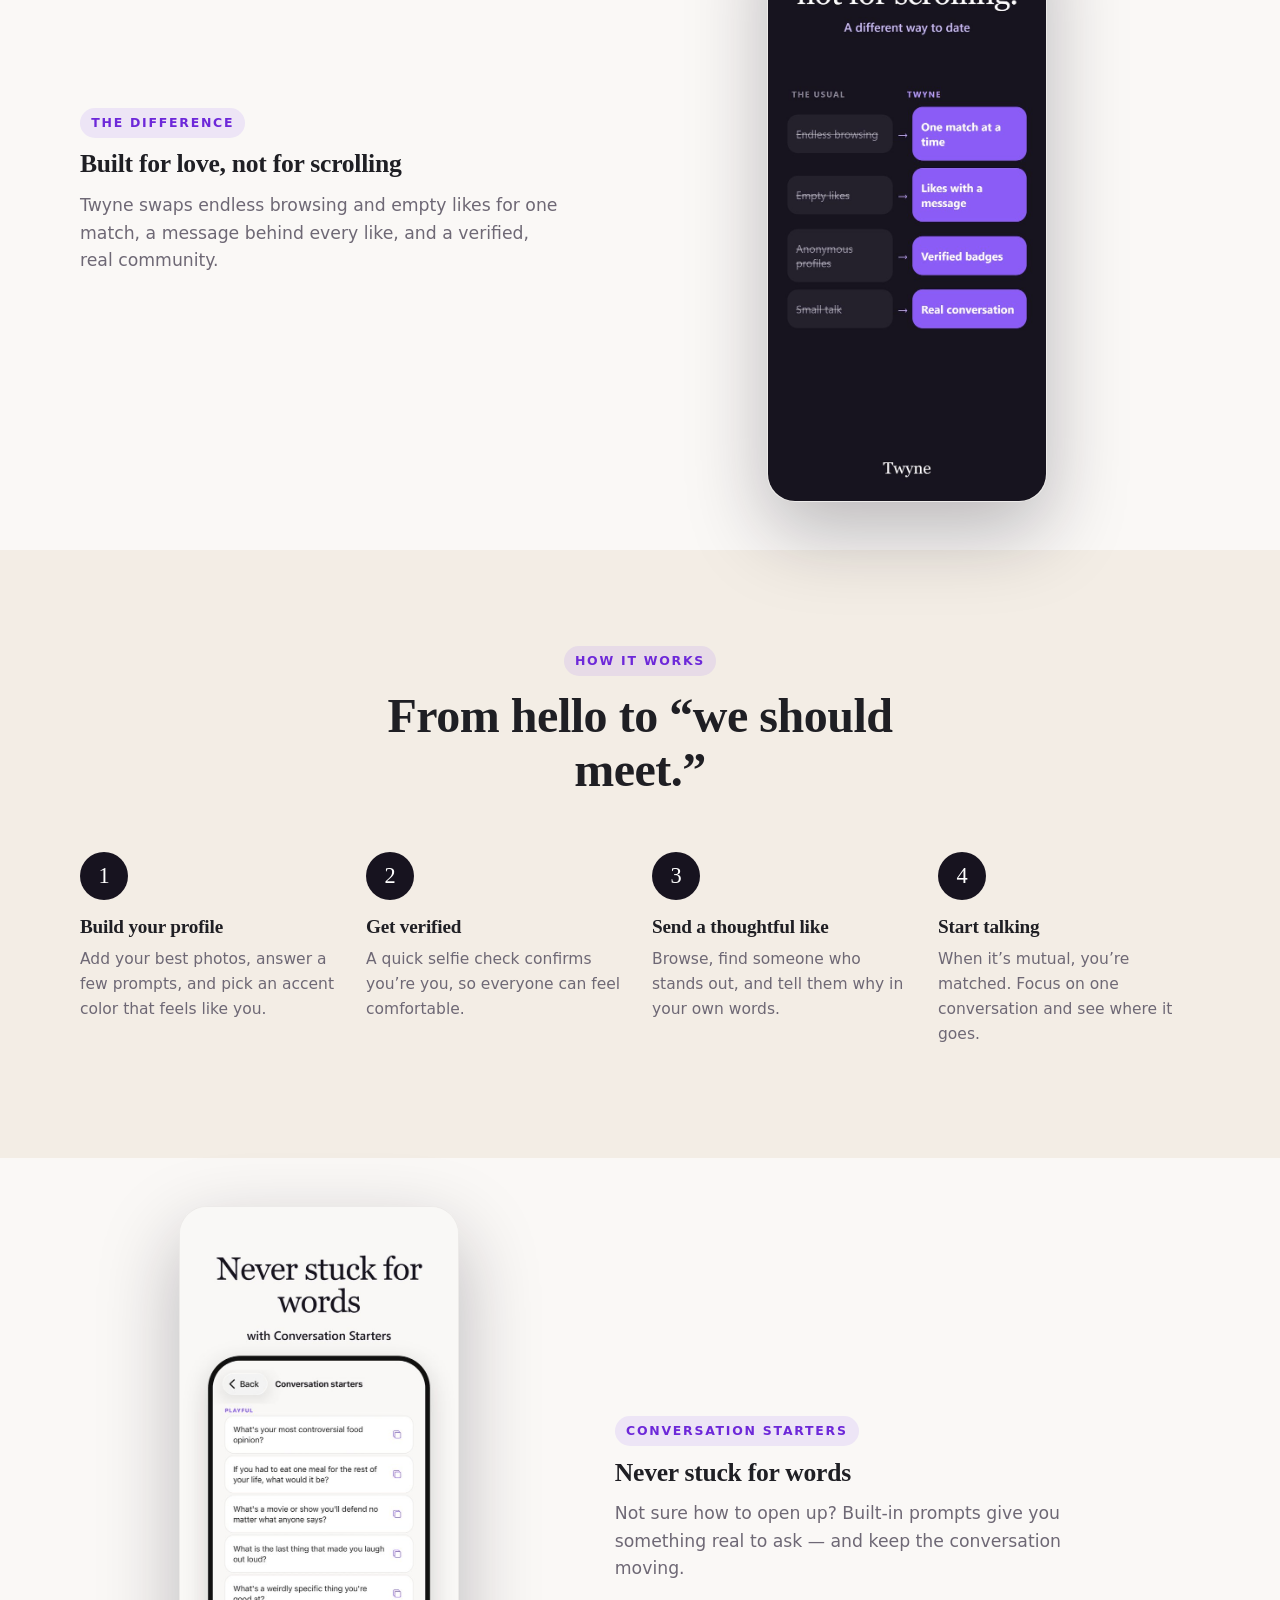
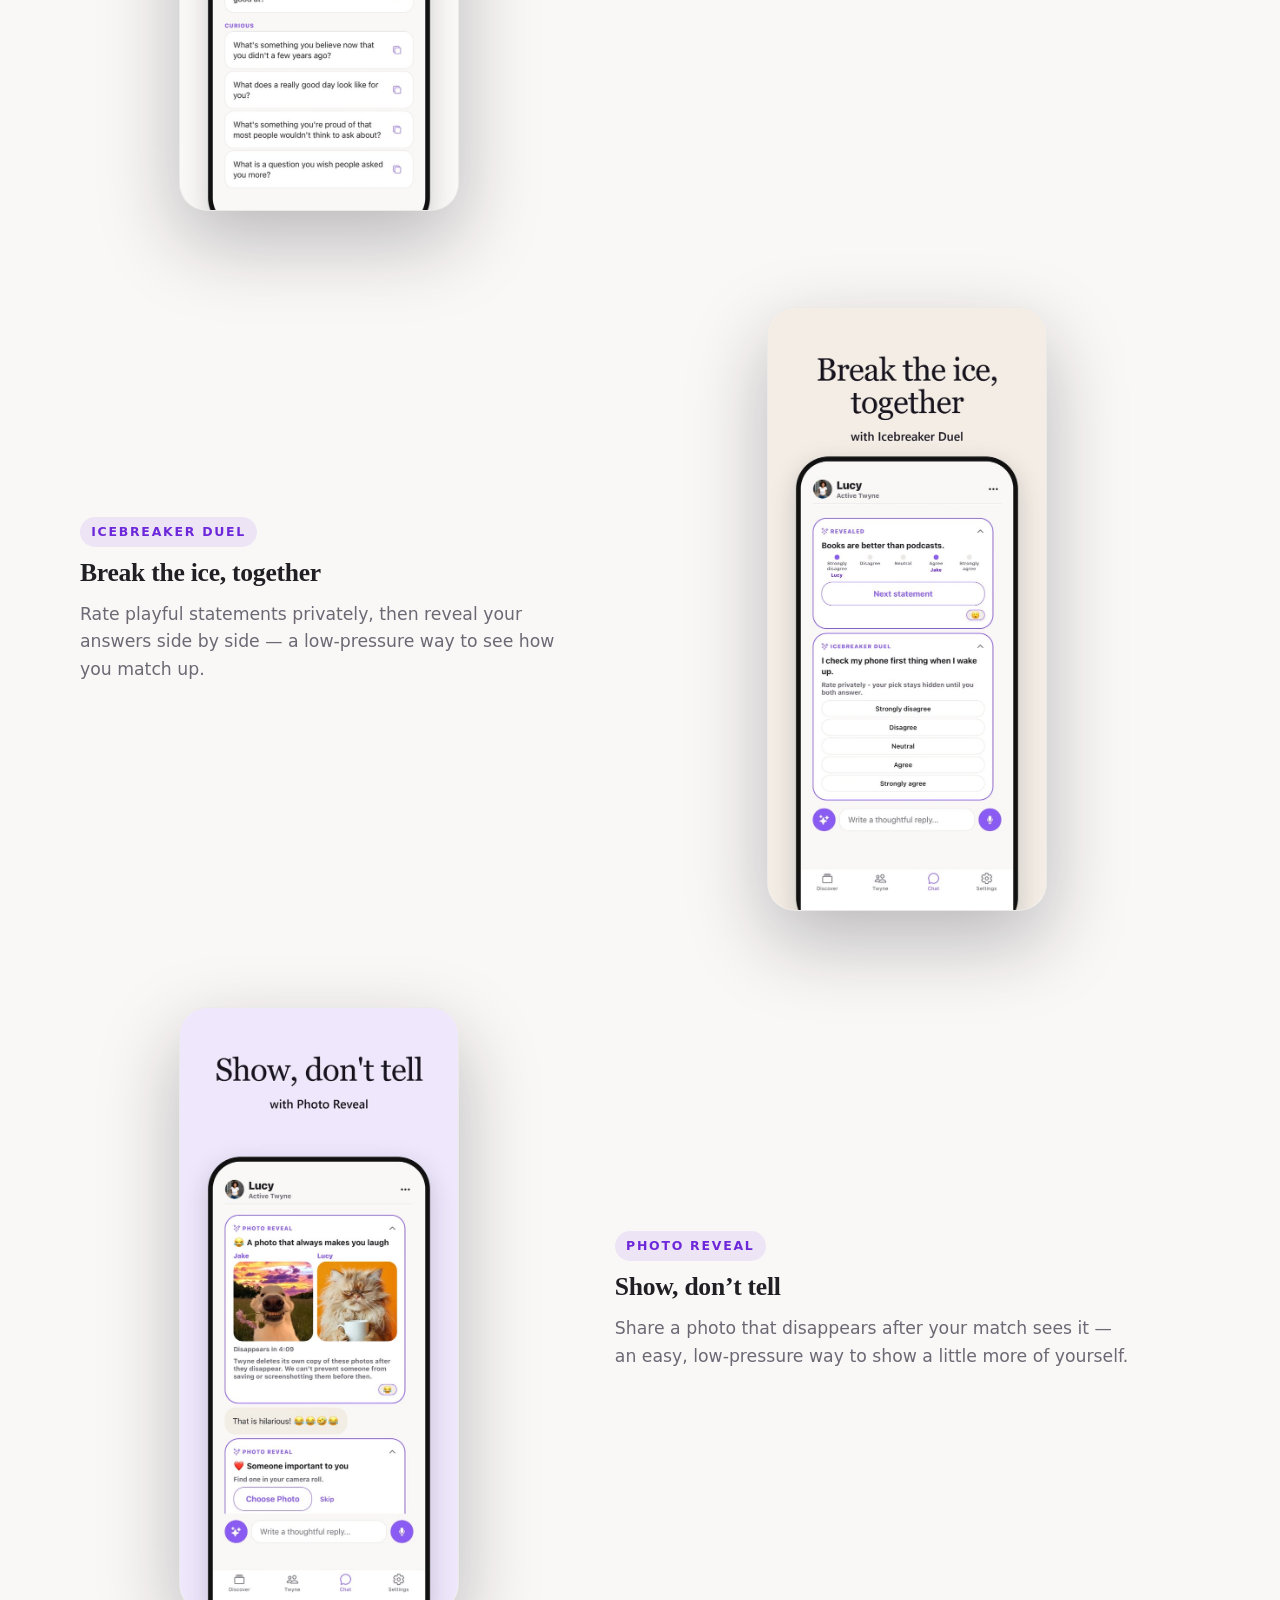
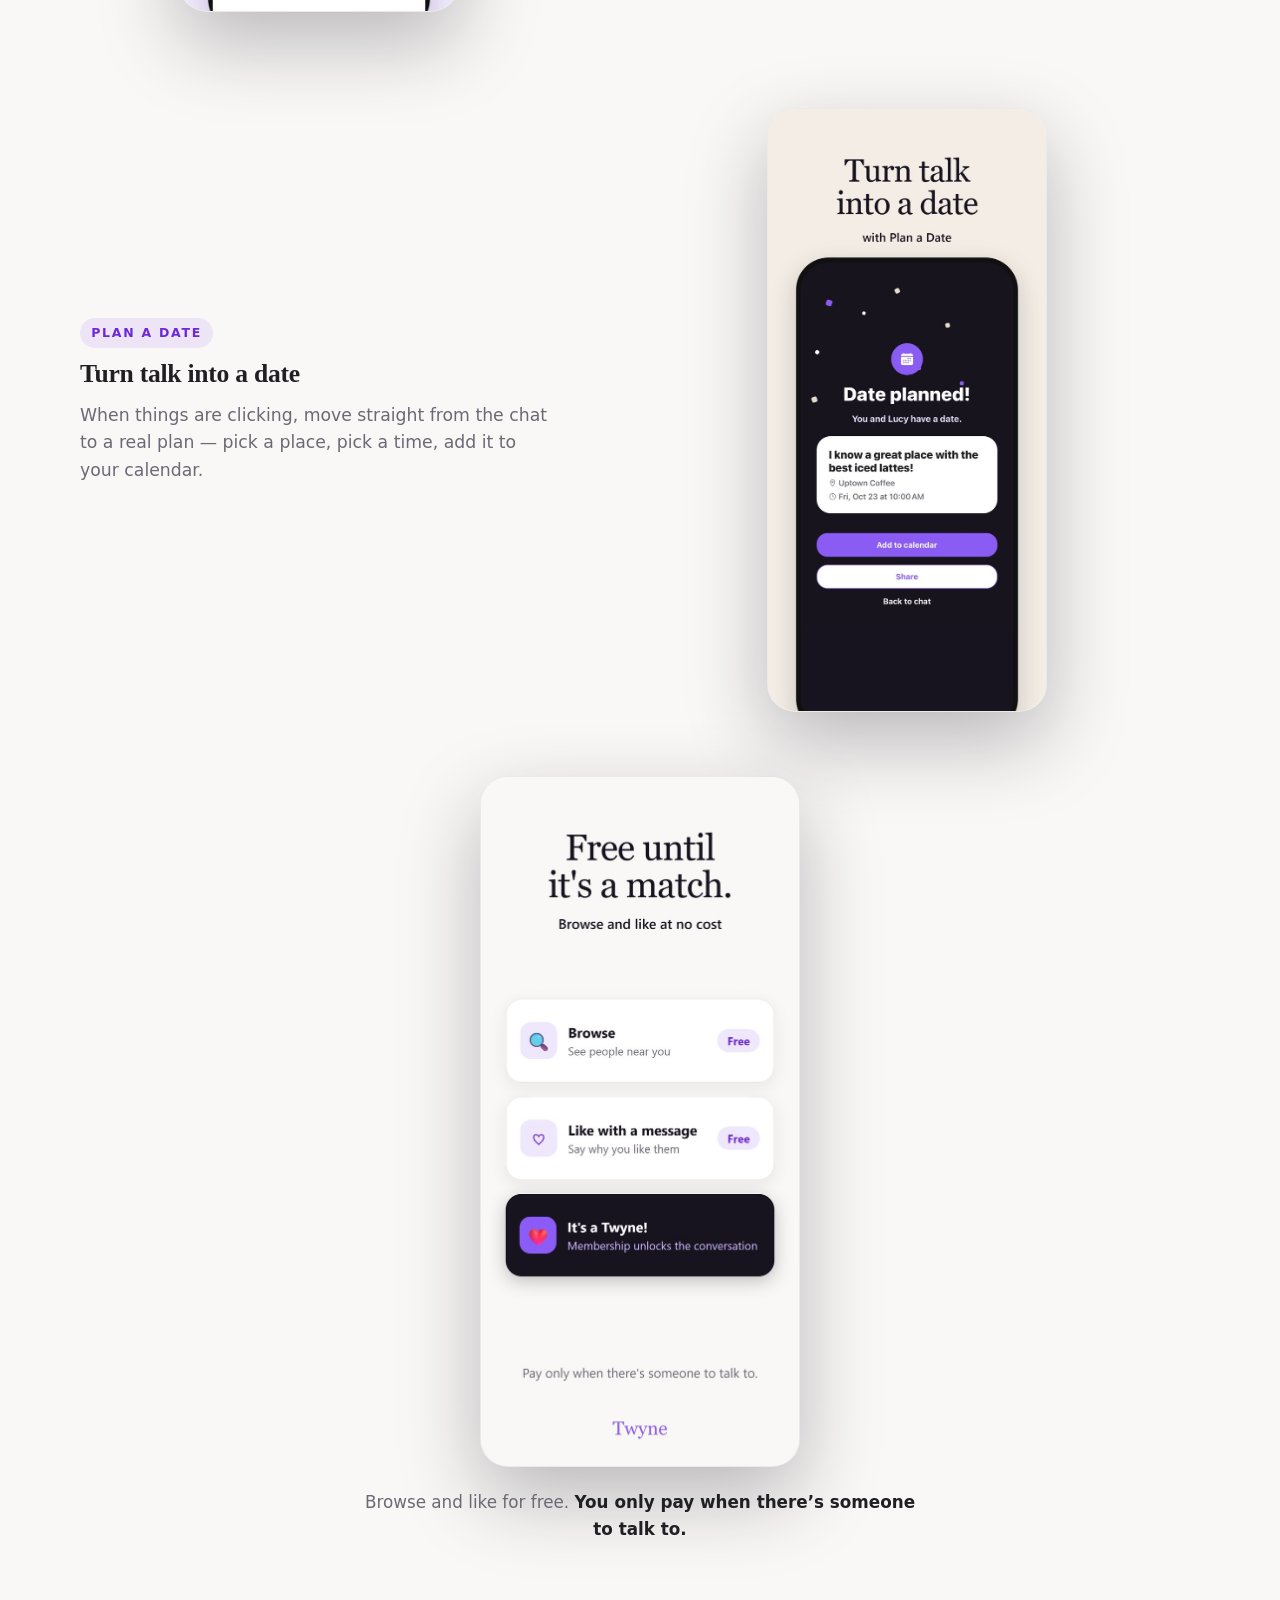
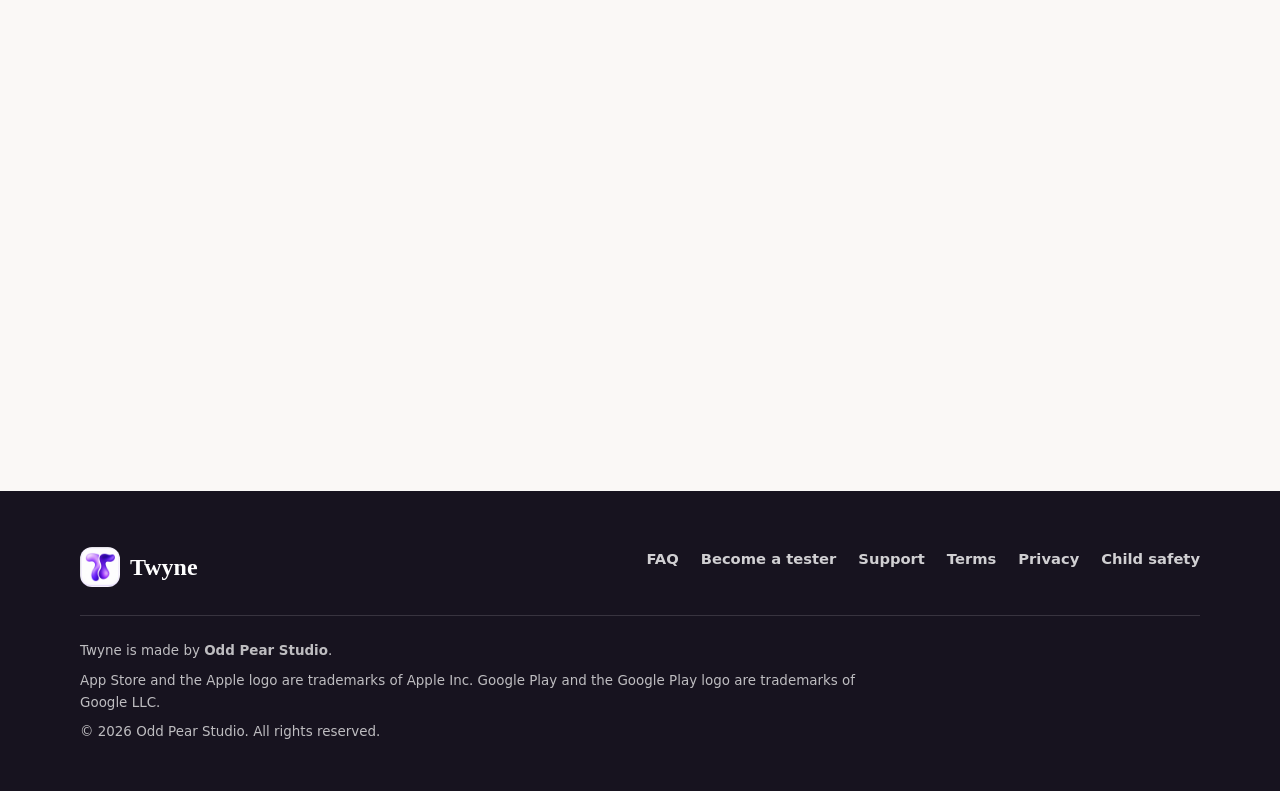
==== commit f75cb006: "Link homepage to Google Play listing" ====
--- a/index.html
+++ b/index.html
@@ -4,14 +4,14 @@
   <meta charset="utf-8">
   <meta name="viewport" content="width=device-width, initial-scale=1">
   <title>Twyne — Dating for people who want something real</title>
-  <meta name="description" content="Twyne is a dating app built for long-term relationships: one active match at a time, thoughtful messages, verified people. Coming soon to the App Store and Google Play.">
+  <meta name="description" content="Twyne is a dating app built for long-term relationships: one active match at a time, thoughtful messages, verified people. Available now on Google Play.">
   <meta name="theme-color" content="#8B5CF6">
   <link rel="canonical" href="https://twyne-dating.com/">
   <link rel="icon" href="assets/icon-192.png">
   <link rel="apple-touch-icon" href="assets/icon-192.png">
   <meta property="og:type" content="website">
   <meta property="og:title" content="Twyne — Dating for people who want something real">
-  <meta property="og:description" content="One match at a time. Thoughtful messages. Verified people. Coming soon to iOS and Android.">
+  <meta property="og:description" content="One match at a time. Thoughtful messages. Verified people. Available now on Google Play.">
   <meta property="og:url" content="https://twyne-dating.com/">
   <meta property="og:image" content="https://twyne-dating.com/assets/icon-512.png">
   <link rel="stylesheet" href="styles.css">
@@ -33,21 +33,20 @@
   <section class="hero">
     <div class="wrap">
       <div>
-        <span class="eyebrow">Coming soon · iOS &amp; Android</span>
+        <span class="eyebrow">Now on Google Play · iOS coming soon</span>
         <h1>Find the one. <em>Not just the next one.</em></h1>
         <p class="lead">Twyne is dating for people who are ready for something real. One active match at a time, messages that mean something, and real people on the other side.</p>
 
         <div class="stores">
-          <!-- Replace href="#" with the live store URLs at launch, and remove aria-disabled / the .soon badge. -->
+          <!-- Replace the App Store placeholder at iOS launch and remove aria-disabled / the .soon badge. -->
           <a class="store" href="#" aria-disabled="true" aria-label="Download on the App Store — coming soon">
             <svg viewBox="0 0 24 24" fill="#fff" aria-hidden="true"><path d="M16.4 12.6c0-2.3 1.9-3.4 2-3.5-1.1-1.6-2.8-1.8-3.4-1.8-1.4-.1-2.8.9-3.5.9s-1.8-.8-3-.8c-1.5 0-3 .9-3.8 2.3-1.6 2.8-.4 7 1.2 9.3.8 1.1 1.7 2.4 2.9 2.3 1.2 0 1.6-.7 3-.7s1.8.7 3 .7c1.2 0 2-1.1 2.8-2.2.9-1.3 1.2-2.5 1.3-2.6-.1 0-2.5-1-2.5-3.9zM14.2 5.7c.6-.8 1.1-1.8.9-2.9-.9 0-2 .6-2.7 1.4-.6.7-1.1 1.8-1 2.8 1 .1 2-.5 2.8-1.3z"/></svg>
             <span><small>Download on the</small><strong>App Store</strong></span>
             <span class="soon">Soon</span>
           </a>
-          <a class="store" href="#" aria-disabled="true" aria-label="Get it on Google Play — coming soon">
+          <a class="store" href="https://play.google.com/store/apps/details?id=app.twyne.dating" aria-label="Get Twyne on Google Play">
             <svg viewBox="0 0 24 24" aria-hidden="true"><path fill="#00D4FF" d="M4 2 14 12 4 22Z"/><path fill="#00F076" d="M4 2 14 12 18 8Z"/><path fill="#FF3A44" d="M4 22 14 12 18 16Z"/><path fill="#FFD400" d="M18 8 22 12 18 16 14 12Z"/></svg>
             <span><small>Get it on</small><strong>Google Play</strong></span>
-            <span class="soon">Soon</span>
           </a>
         </div>
         <p class="web-soon"><b>Web app coming soon</b> too. Want in early? <a href="testers.html" style="color:#D9C8FF">Join the tester list</a>.</p>
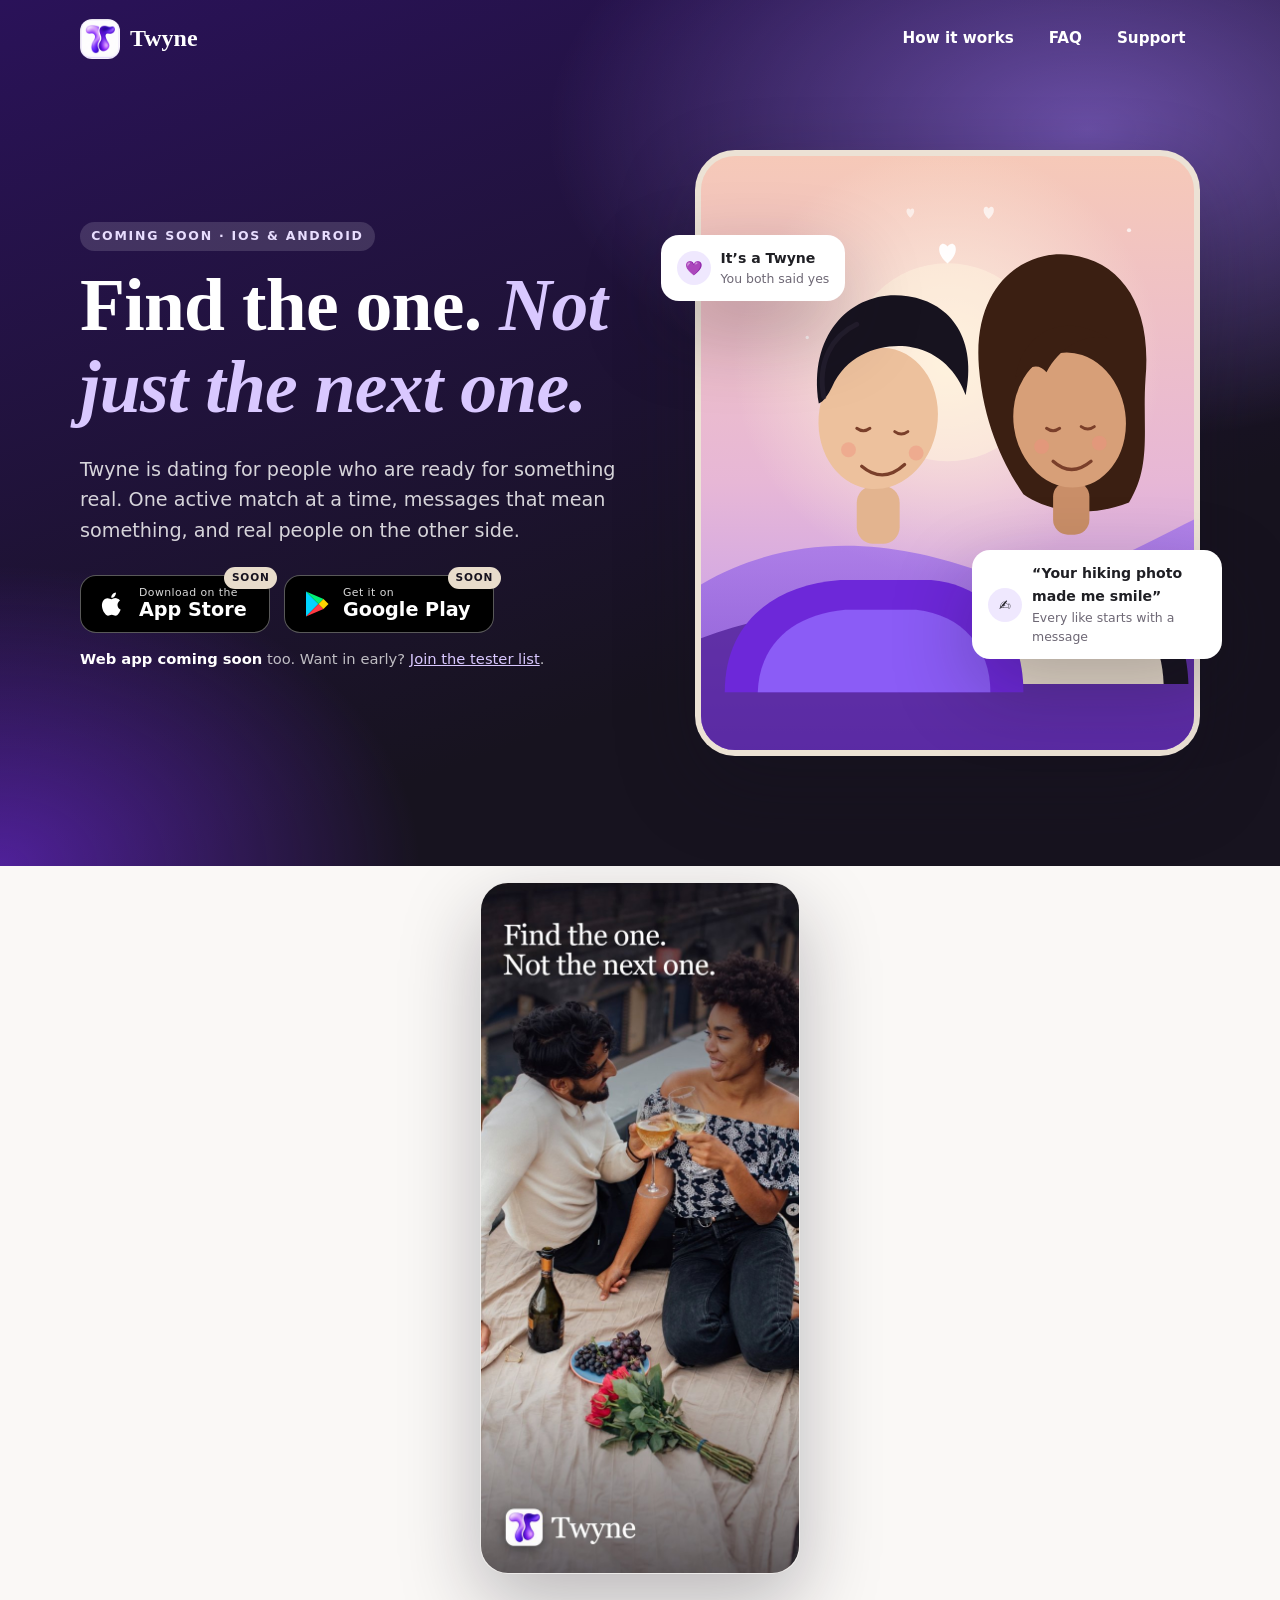
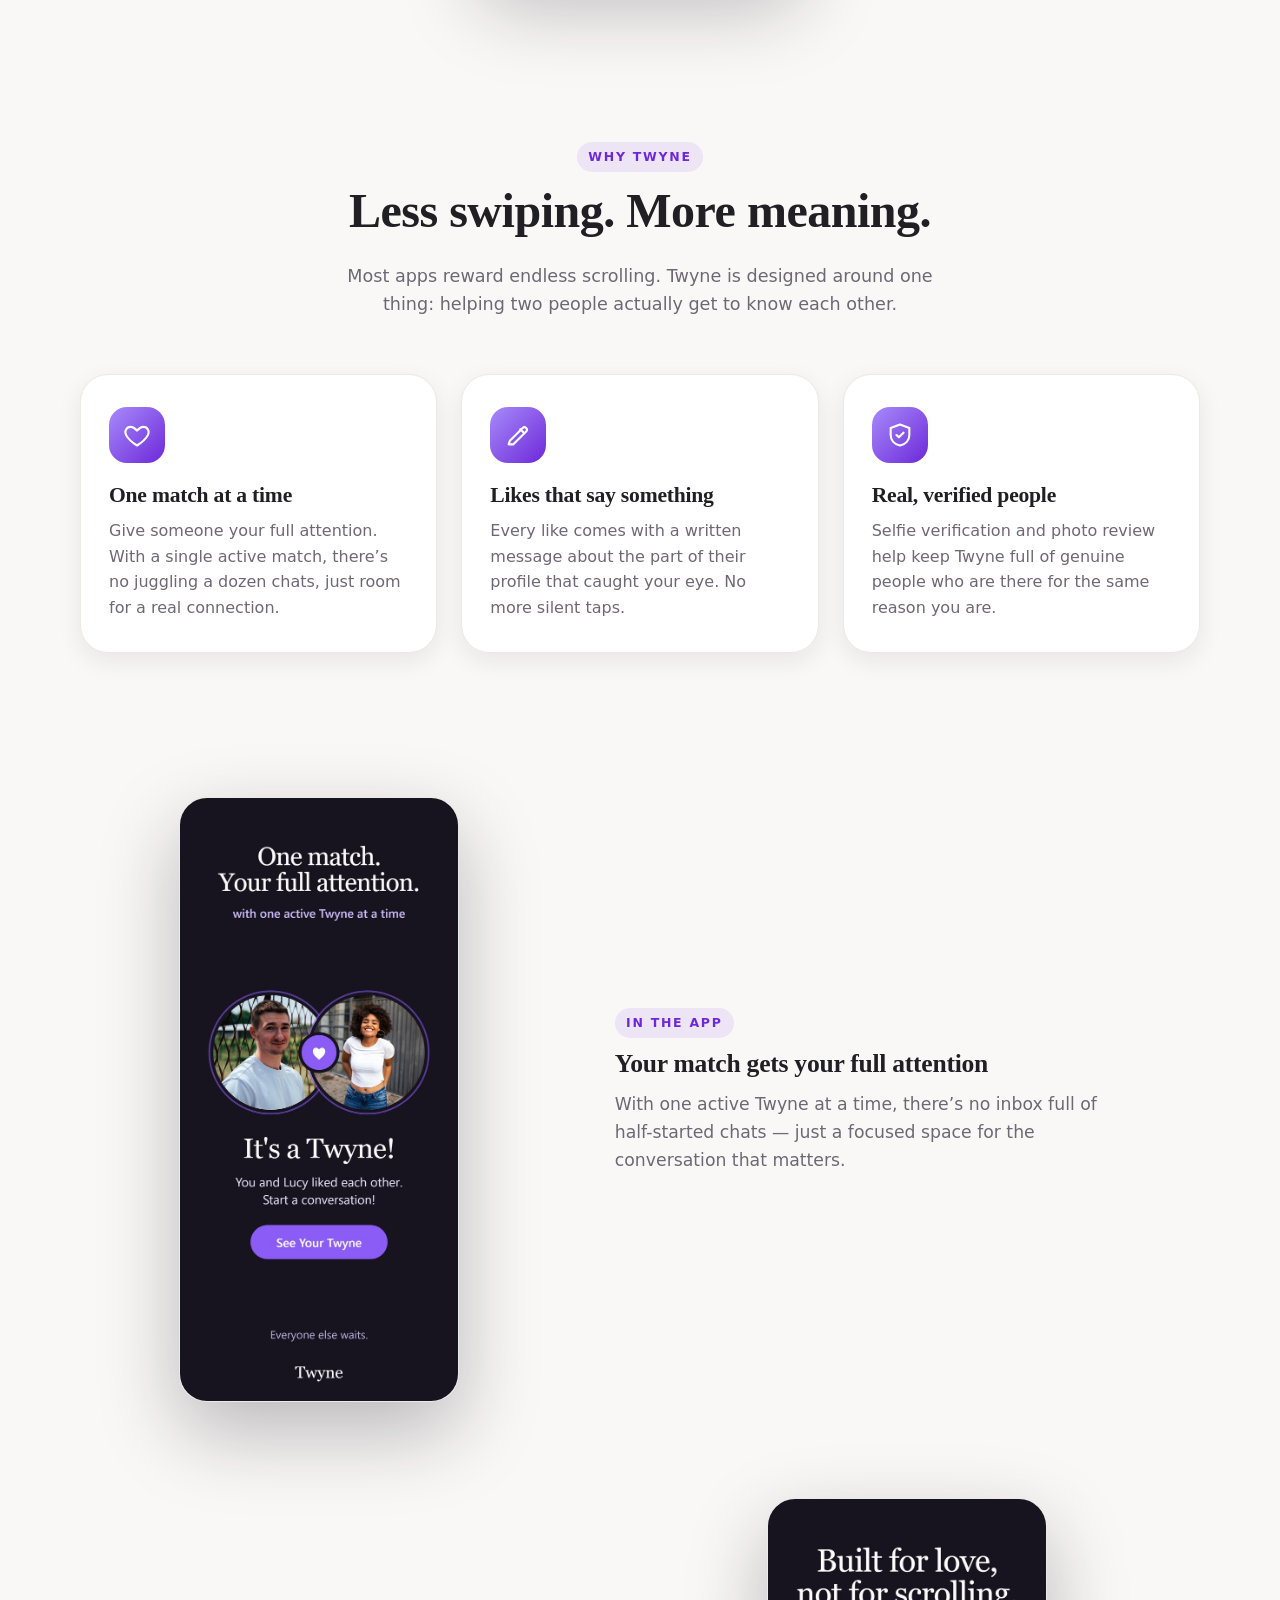
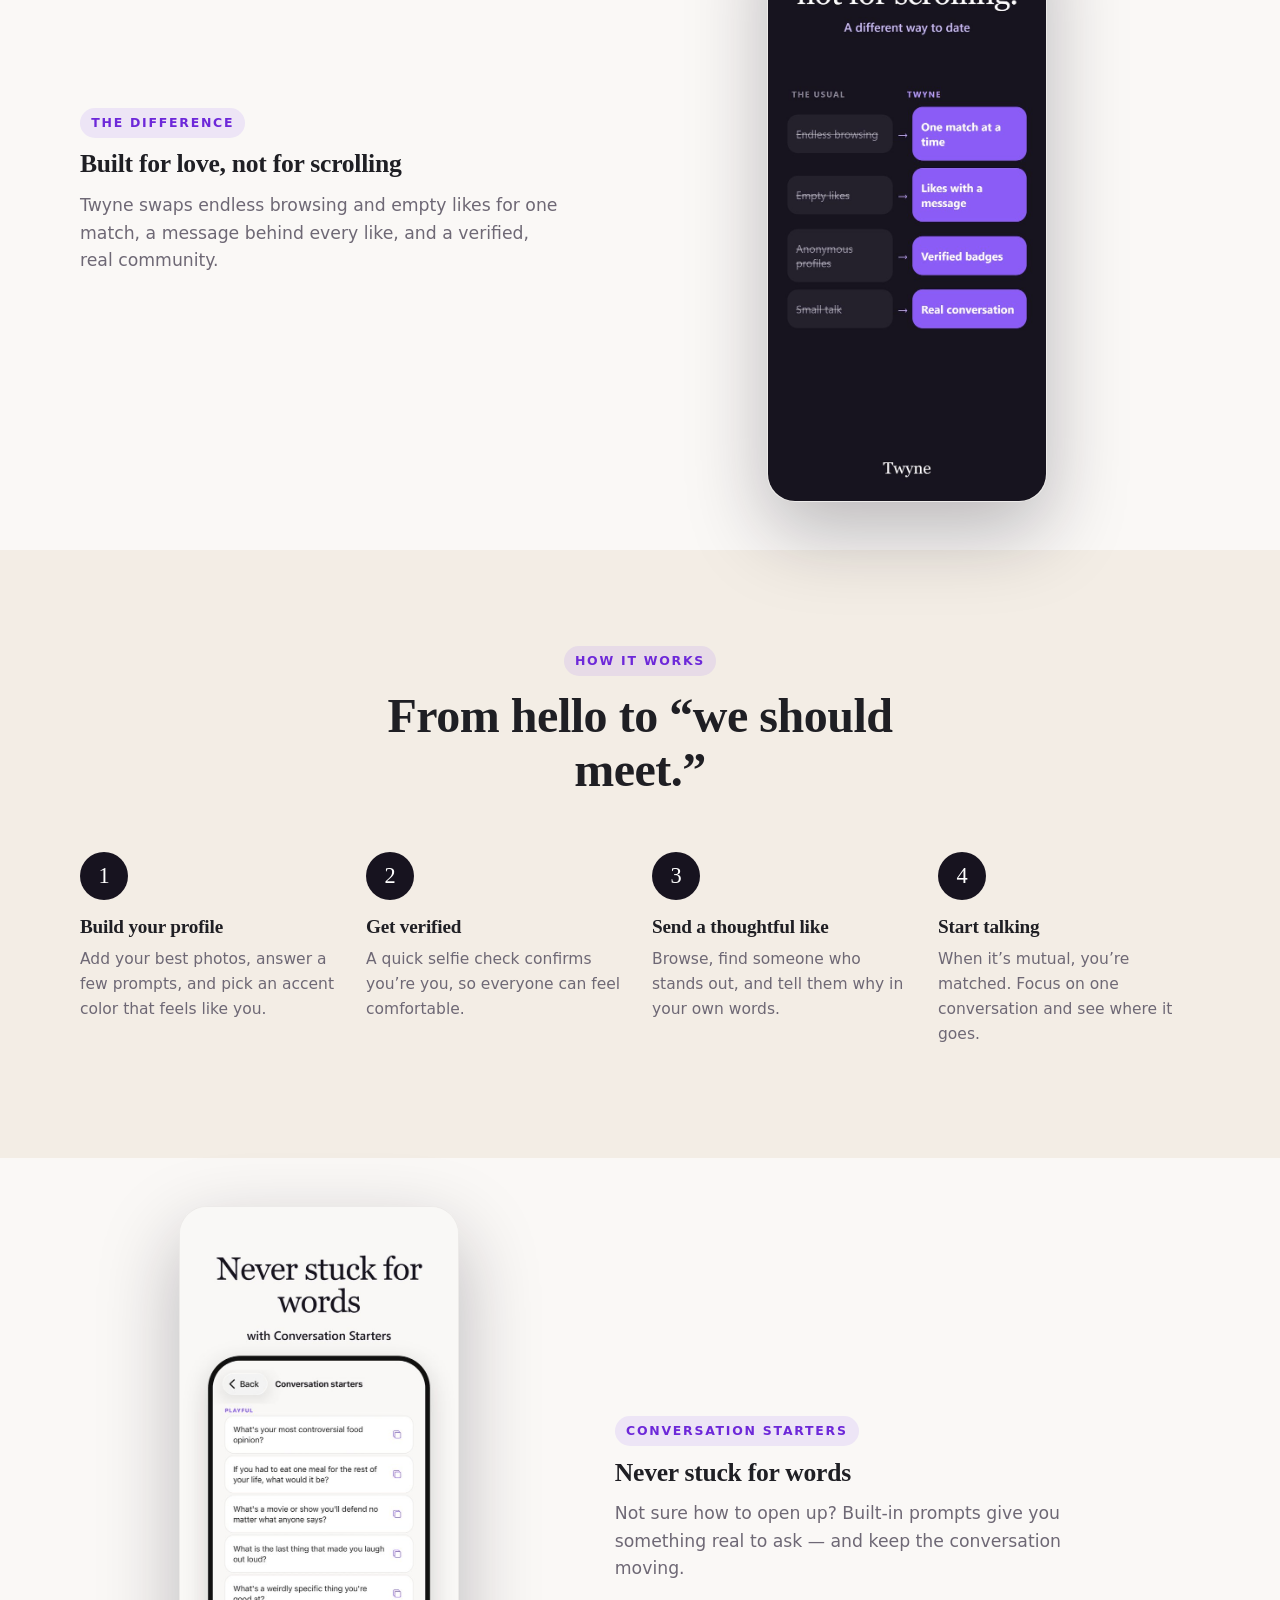
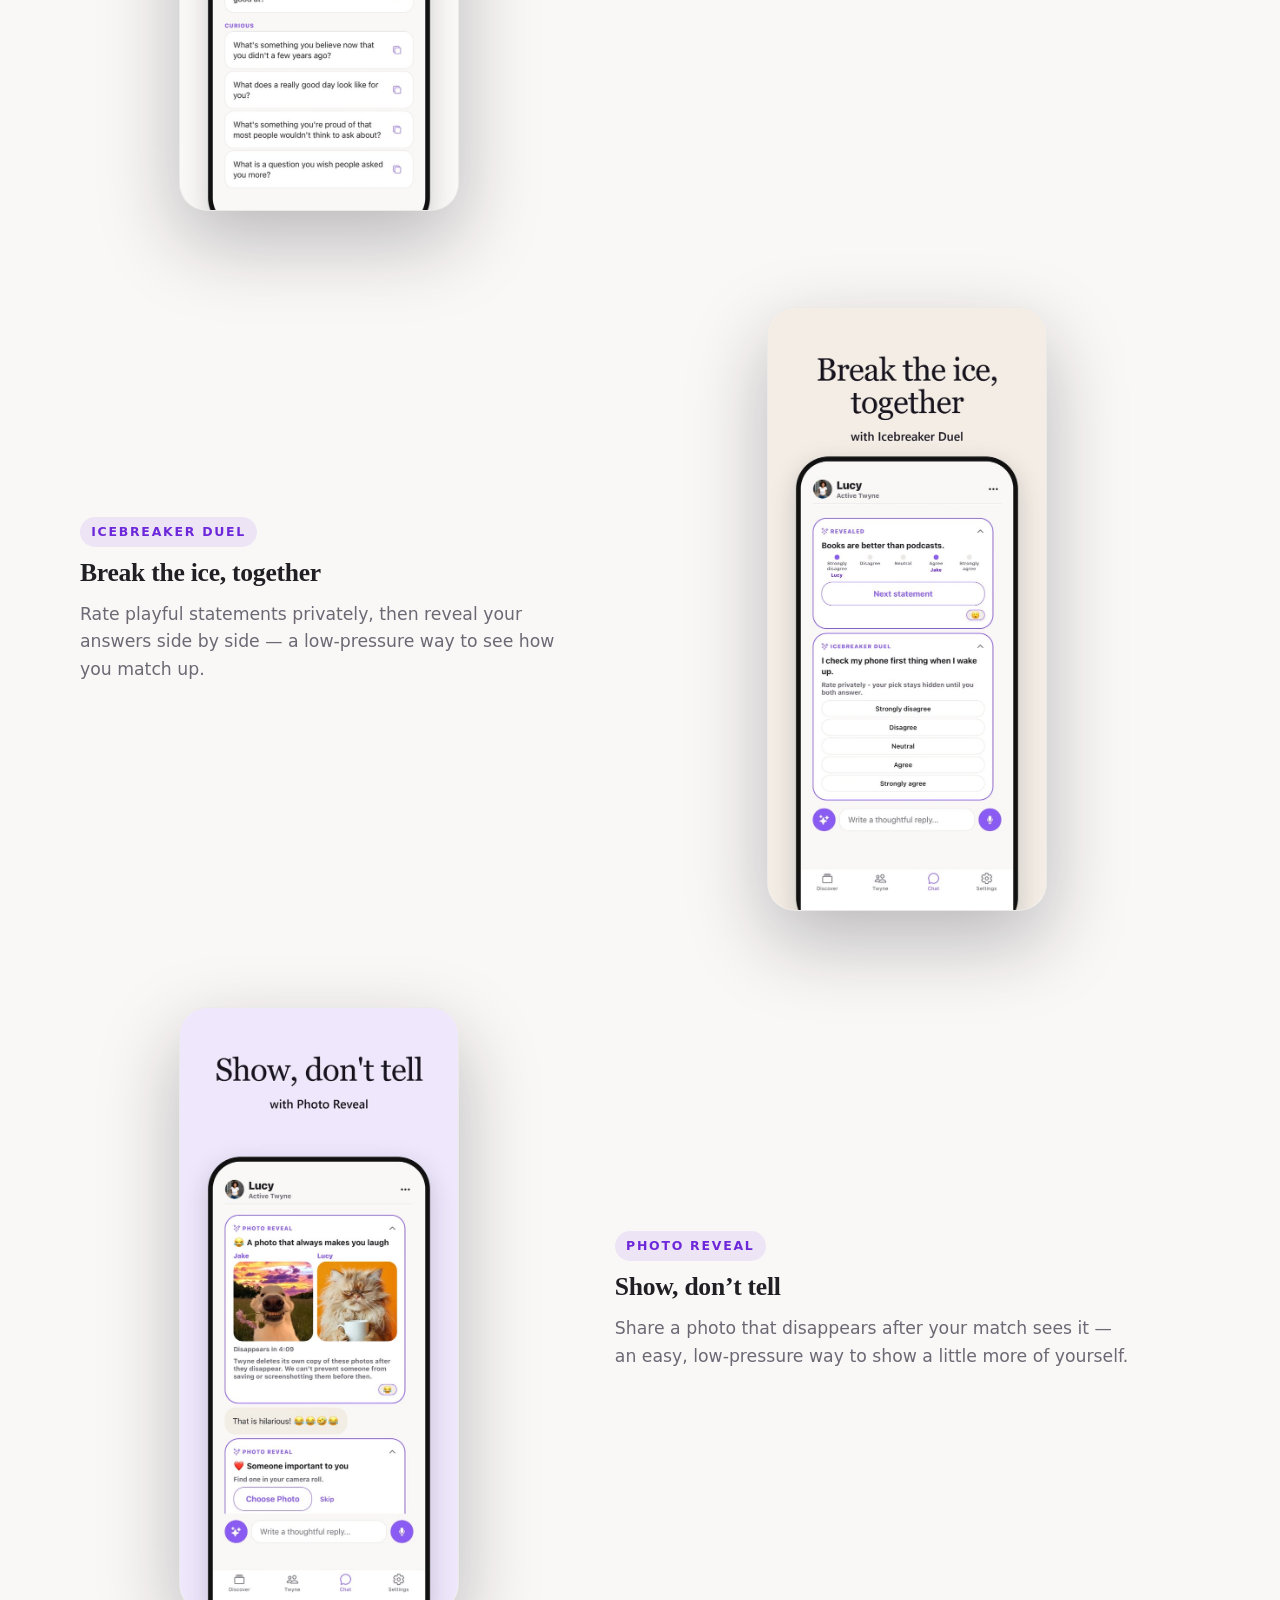
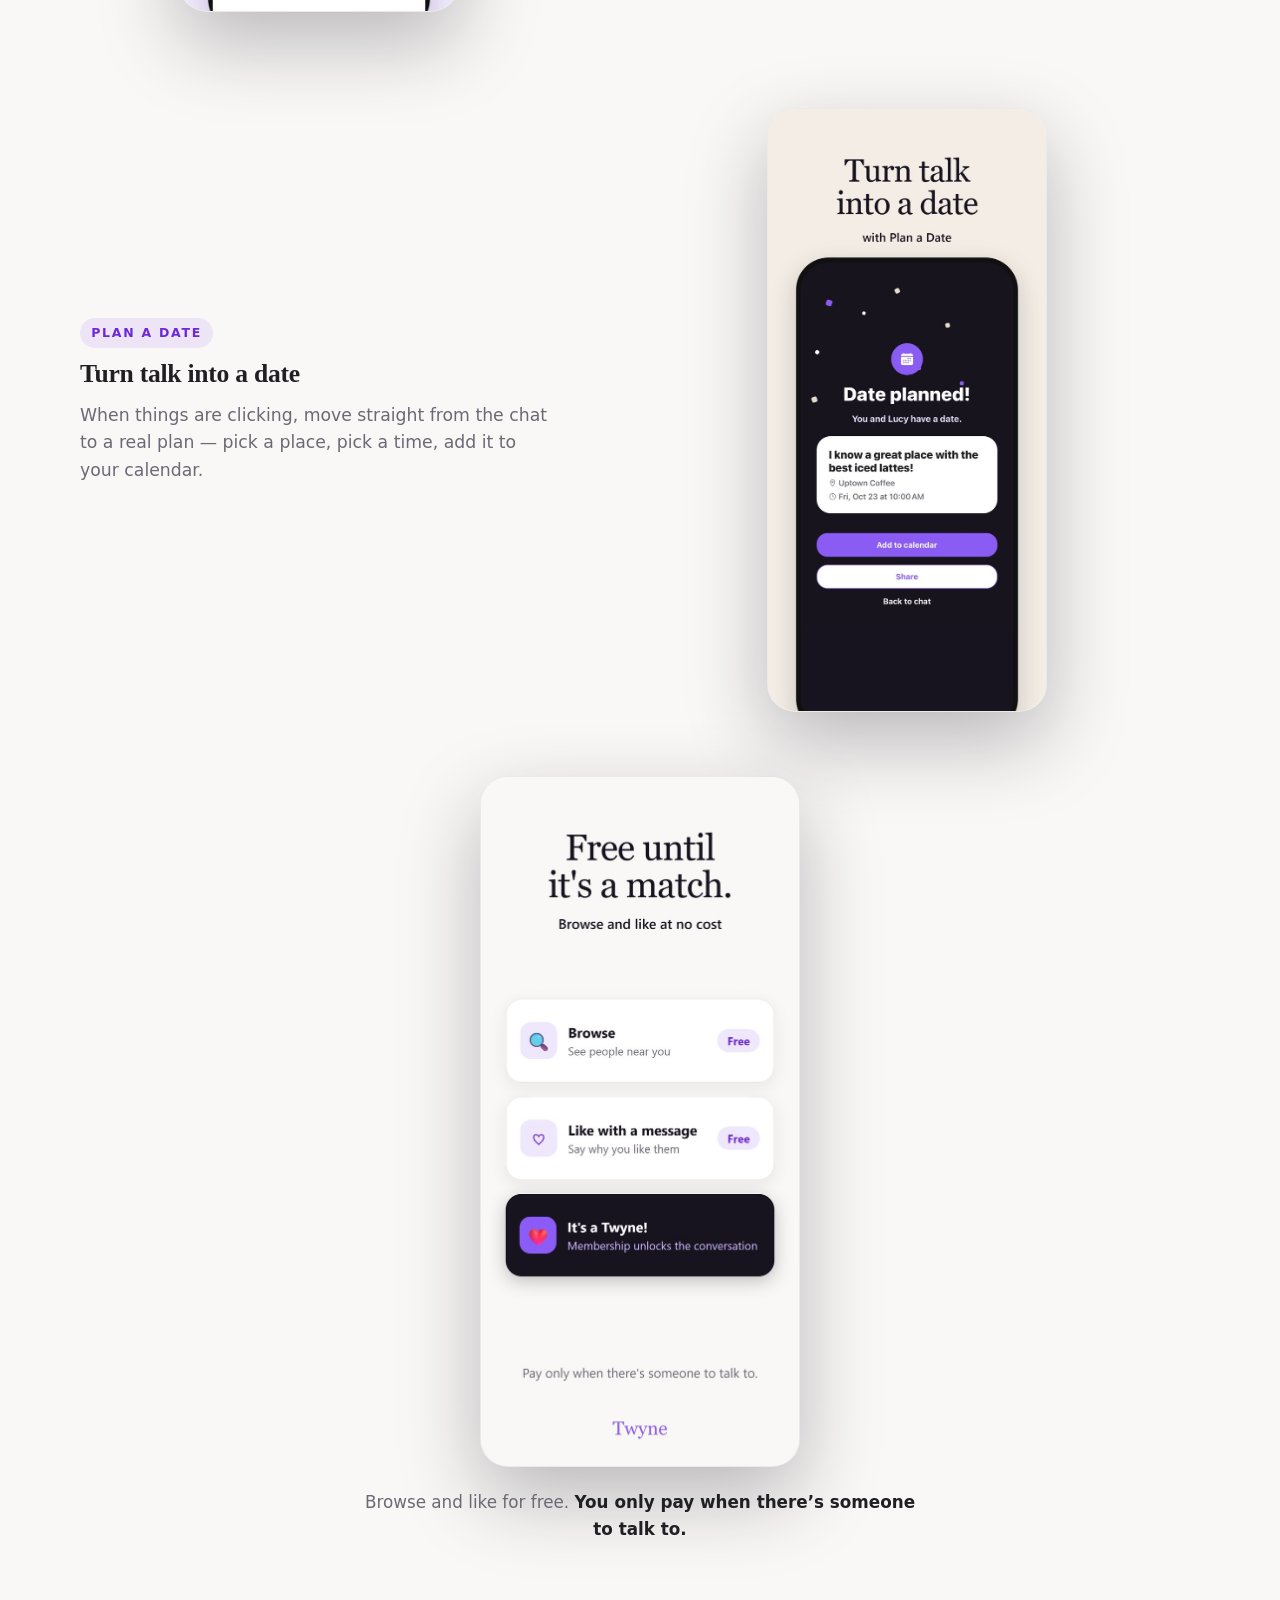
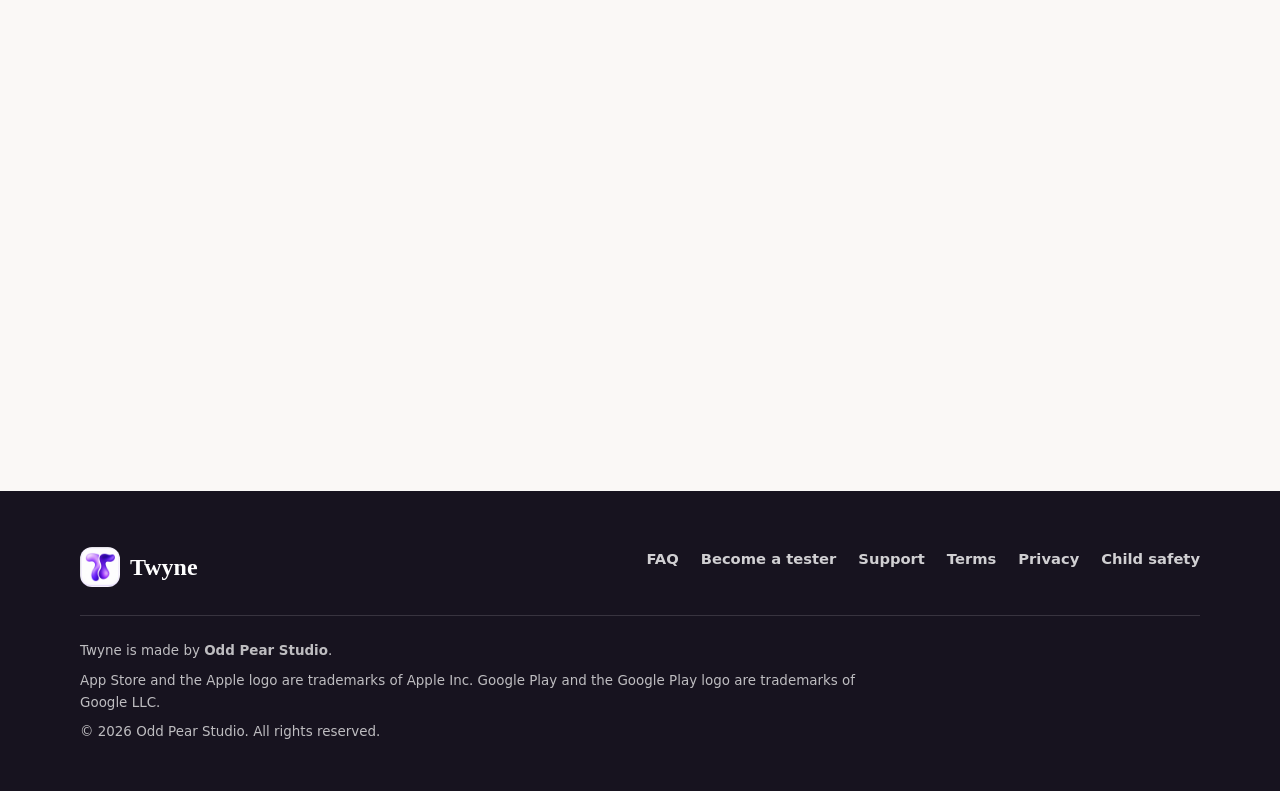
==== commit ae30e4bc: "Revert "Link homepage to Google Play listing" This reverts commit f75cb006fcc5d9d2f63c2fc67c66412b82" ====
--- a/index.html
+++ b/index.html
@@ -4,14 +4,14 @@
   <meta charset="utf-8">
   <meta name="viewport" content="width=device-width, initial-scale=1">
   <title>Twyne — Dating for people who want something real</title>
-  <meta name="description" content="Twyne is a dating app built for long-term relationships: one active match at a time, thoughtful messages, verified people. Available now on Google Play.">
+  <meta name="description" content="Twyne is a dating app built for long-term relationships: one active match at a time, thoughtful messages, verified people. Coming soon to the App Store and Google Play.">
   <meta name="theme-color" content="#8B5CF6">
   <link rel="canonical" href="https://twyne-dating.com/">
   <link rel="icon" href="assets/icon-192.png">
   <link rel="apple-touch-icon" href="assets/icon-192.png">
   <meta property="og:type" content="website">
   <meta property="og:title" content="Twyne — Dating for people who want something real">
-  <meta property="og:description" content="One match at a time. Thoughtful messages. Verified people. Available now on Google Play.">
+  <meta property="og:description" content="One match at a time. Thoughtful messages. Verified people. Coming soon to iOS and Android.">
   <meta property="og:url" content="https://twyne-dating.com/">
   <meta property="og:image" content="https://twyne-dating.com/assets/icon-512.png">
   <link rel="stylesheet" href="styles.css">
@@ -33,20 +33,21 @@
   <section class="hero">
     <div class="wrap">
       <div>
-        <span class="eyebrow">Now on Google Play · iOS coming soon</span>
+        <span class="eyebrow">Coming soon · iOS &amp; Android</span>
         <h1>Find the one. <em>Not just the next one.</em></h1>
         <p class="lead">Twyne is dating for people who are ready for something real. One active match at a time, messages that mean something, and real people on the other side.</p>
 
         <div class="stores">
-          <!-- Replace the App Store placeholder at iOS launch and remove aria-disabled / the .soon badge. -->
+          <!-- Replace href="#" with the live store URLs at launch, and remove aria-disabled / the .soon badge. -->
           <a class="store" href="#" aria-disabled="true" aria-label="Download on the App Store — coming soon">
             <svg viewBox="0 0 24 24" fill="#fff" aria-hidden="true"><path d="M16.4 12.6c0-2.3 1.9-3.4 2-3.5-1.1-1.6-2.8-1.8-3.4-1.8-1.4-.1-2.8.9-3.5.9s-1.8-.8-3-.8c-1.5 0-3 .9-3.8 2.3-1.6 2.8-.4 7 1.2 9.3.8 1.1 1.7 2.4 2.9 2.3 1.2 0 1.6-.7 3-.7s1.8.7 3 .7c1.2 0 2-1.1 2.8-2.2.9-1.3 1.2-2.5 1.3-2.6-.1 0-2.5-1-2.5-3.9zM14.2 5.7c.6-.8 1.1-1.8.9-2.9-.9 0-2 .6-2.7 1.4-.6.7-1.1 1.8-1 2.8 1 .1 2-.5 2.8-1.3z"/></svg>
             <span><small>Download on the</small><strong>App Store</strong></span>
             <span class="soon">Soon</span>
           </a>
-          <a class="store" href="https://play.google.com/store/apps/details?id=app.twyne.dating" aria-label="Get Twyne on Google Play">
+          <a class="store" href="#" aria-disabled="true" aria-label="Get it on Google Play — coming soon">
             <svg viewBox="0 0 24 24" aria-hidden="true"><path fill="#00D4FF" d="M4 2 14 12 4 22Z"/><path fill="#00F076" d="M4 2 14 12 18 8Z"/><path fill="#FF3A44" d="M4 22 14 12 18 16Z"/><path fill="#FFD400" d="M18 8 22 12 18 16 14 12Z"/></svg>
             <span><small>Get it on</small><strong>Google Play</strong></span>
+            <span class="soon">Soon</span>
           </a>
         </div>
         <p class="web-soon"><b>Web app coming soon</b> too. Want in early? <a href="testers.html" style="color:#D9C8FF">Join the tester list</a>.</p>
